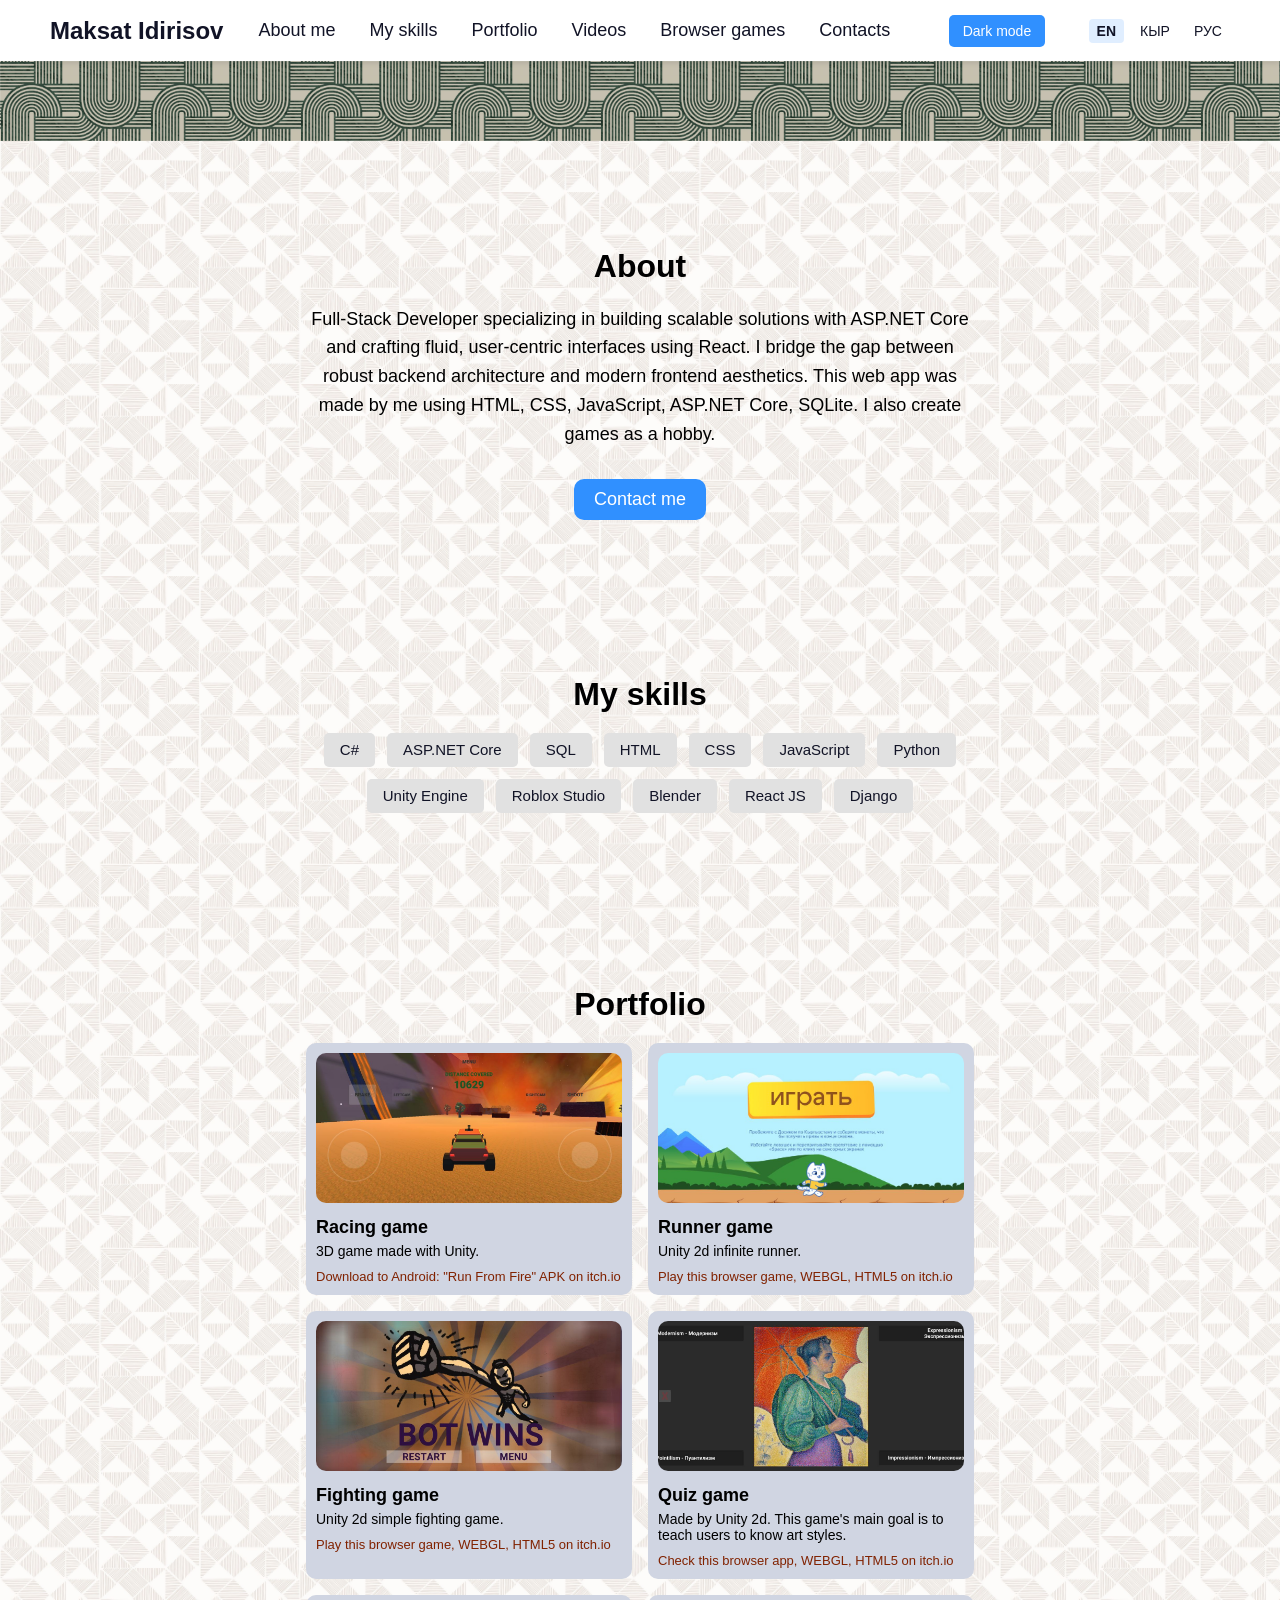
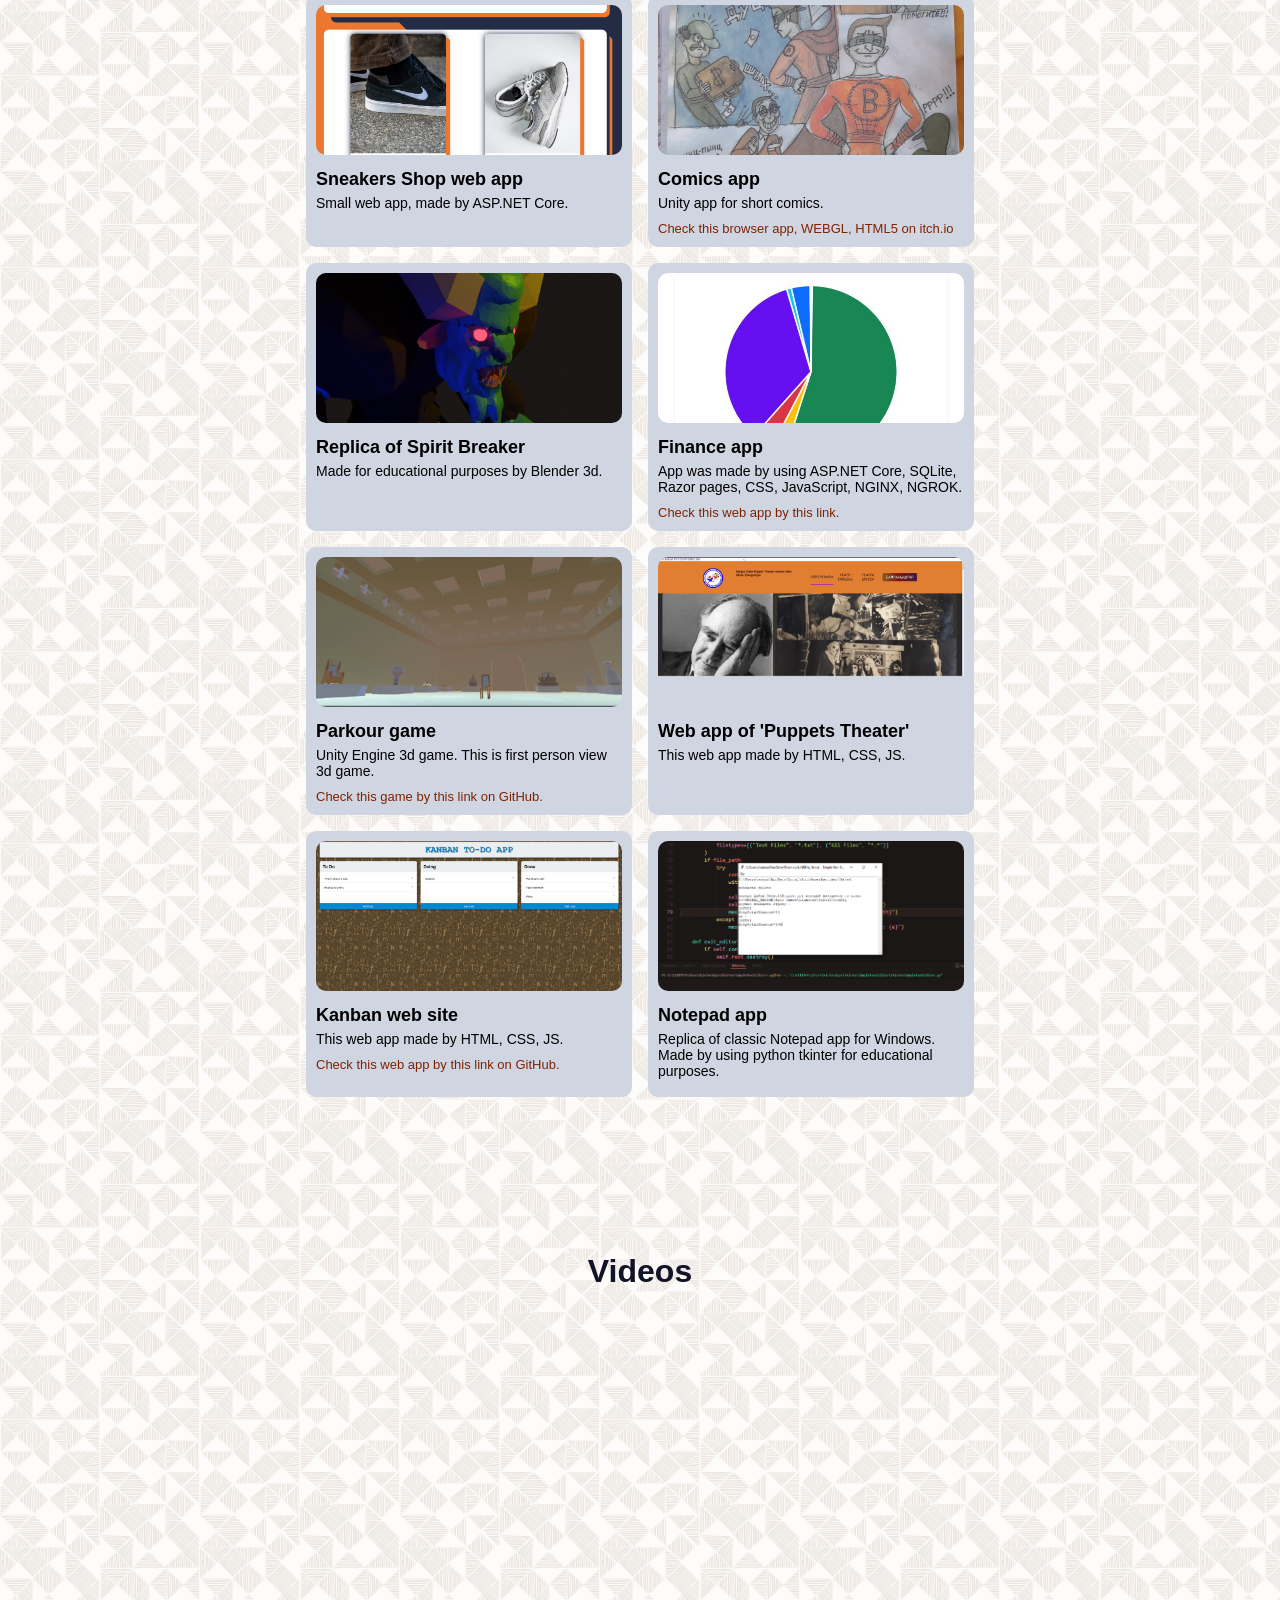
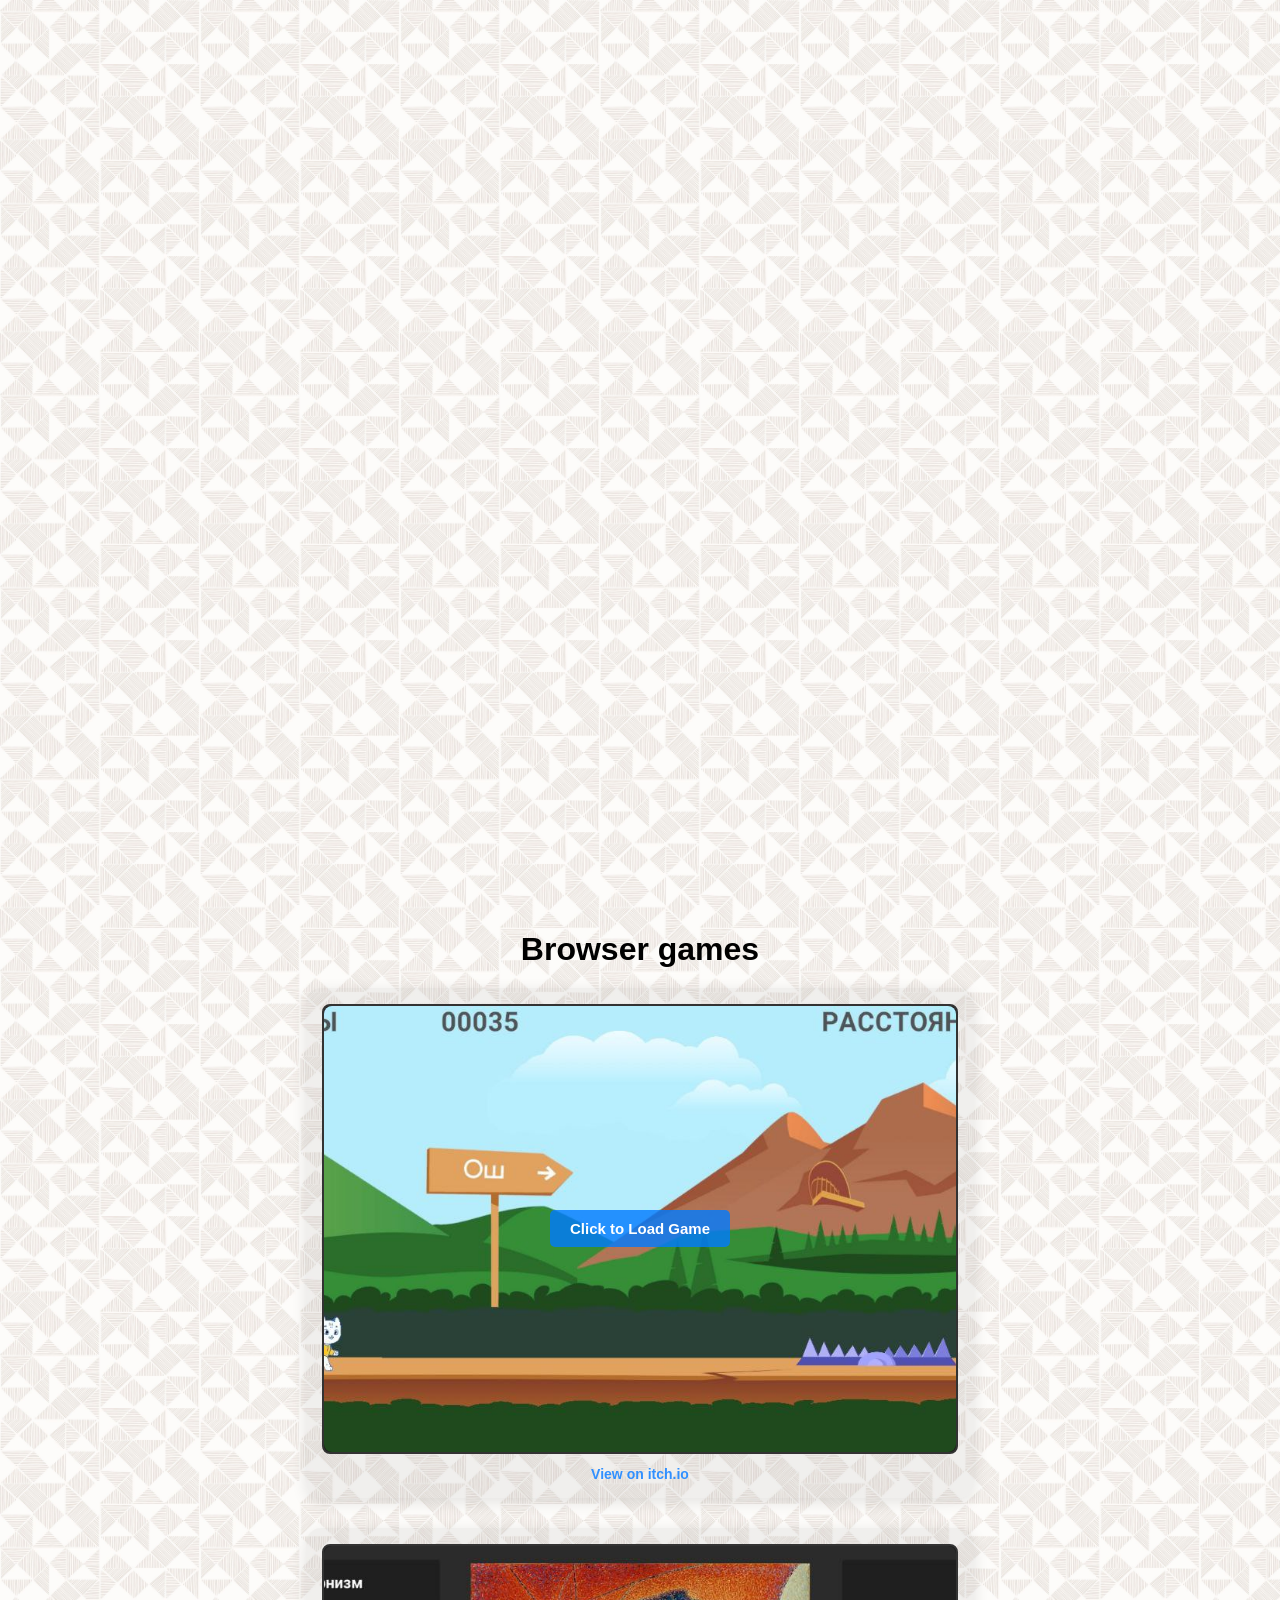
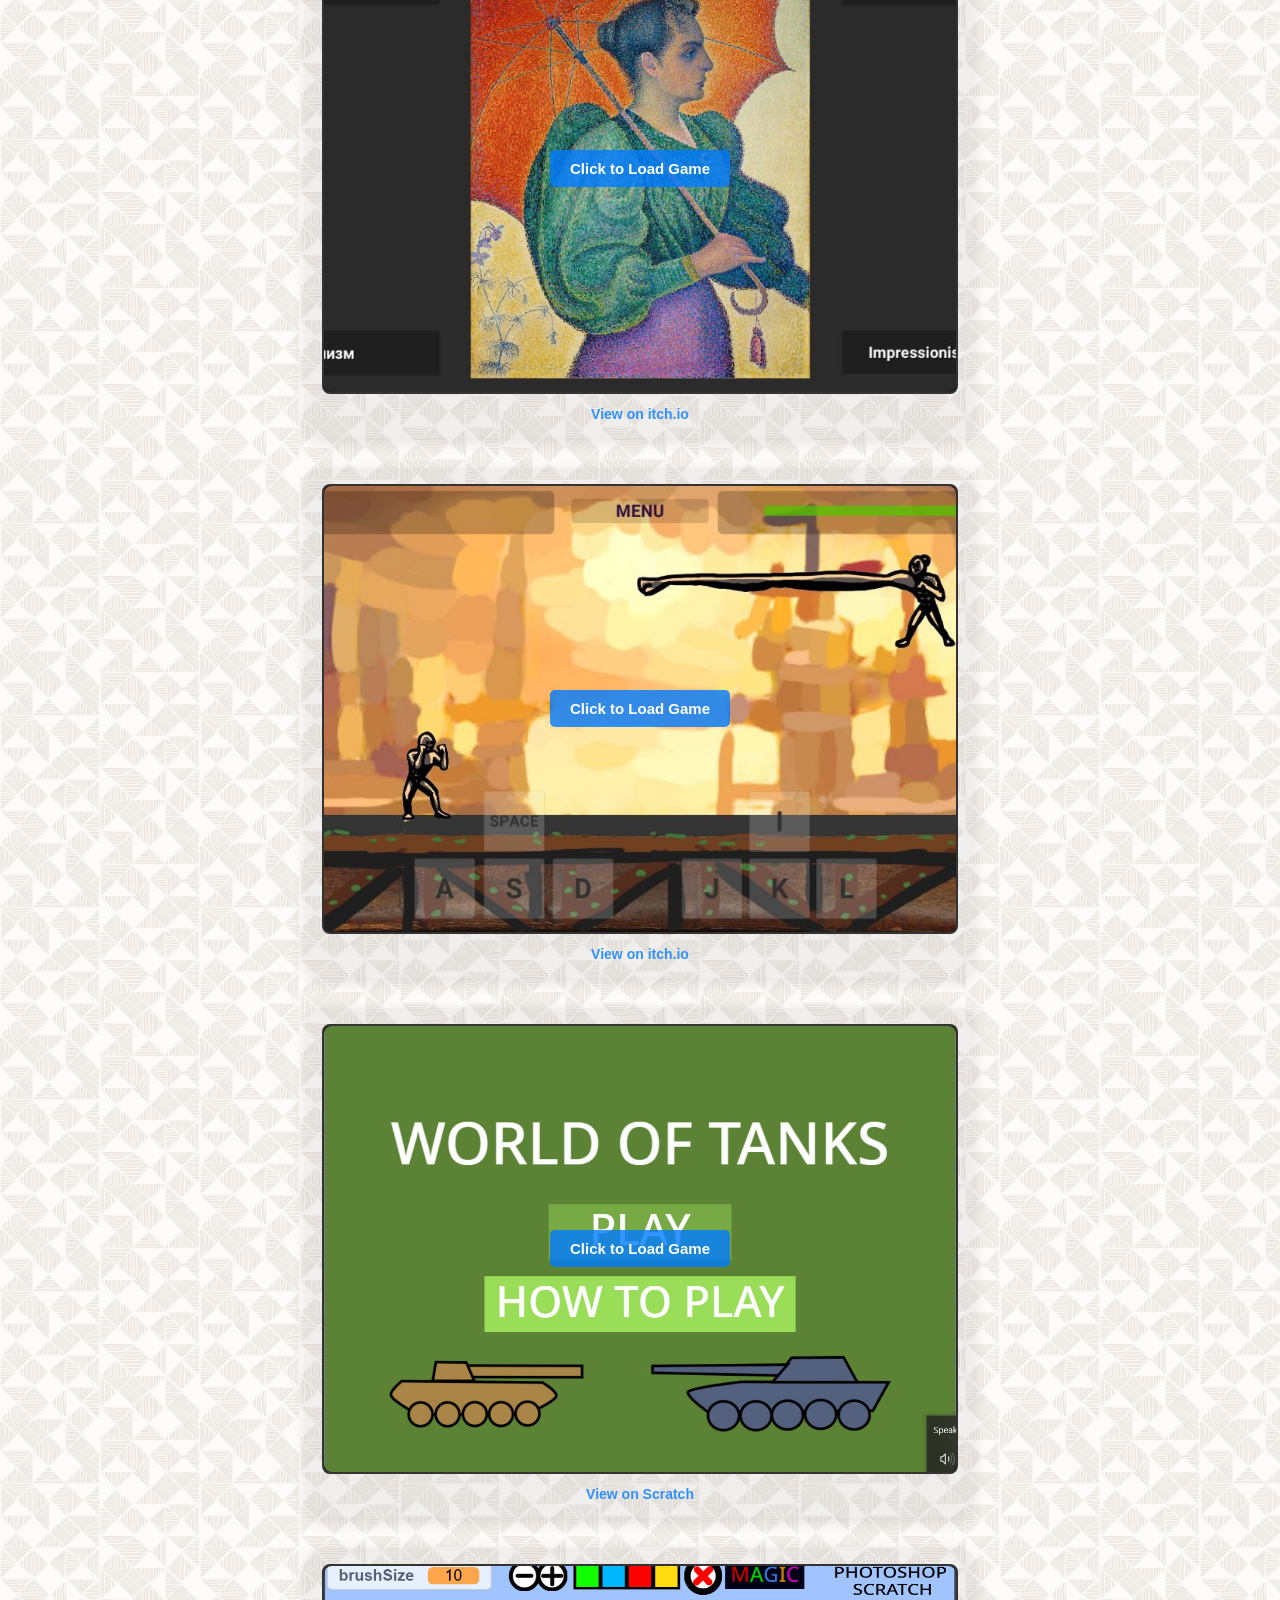
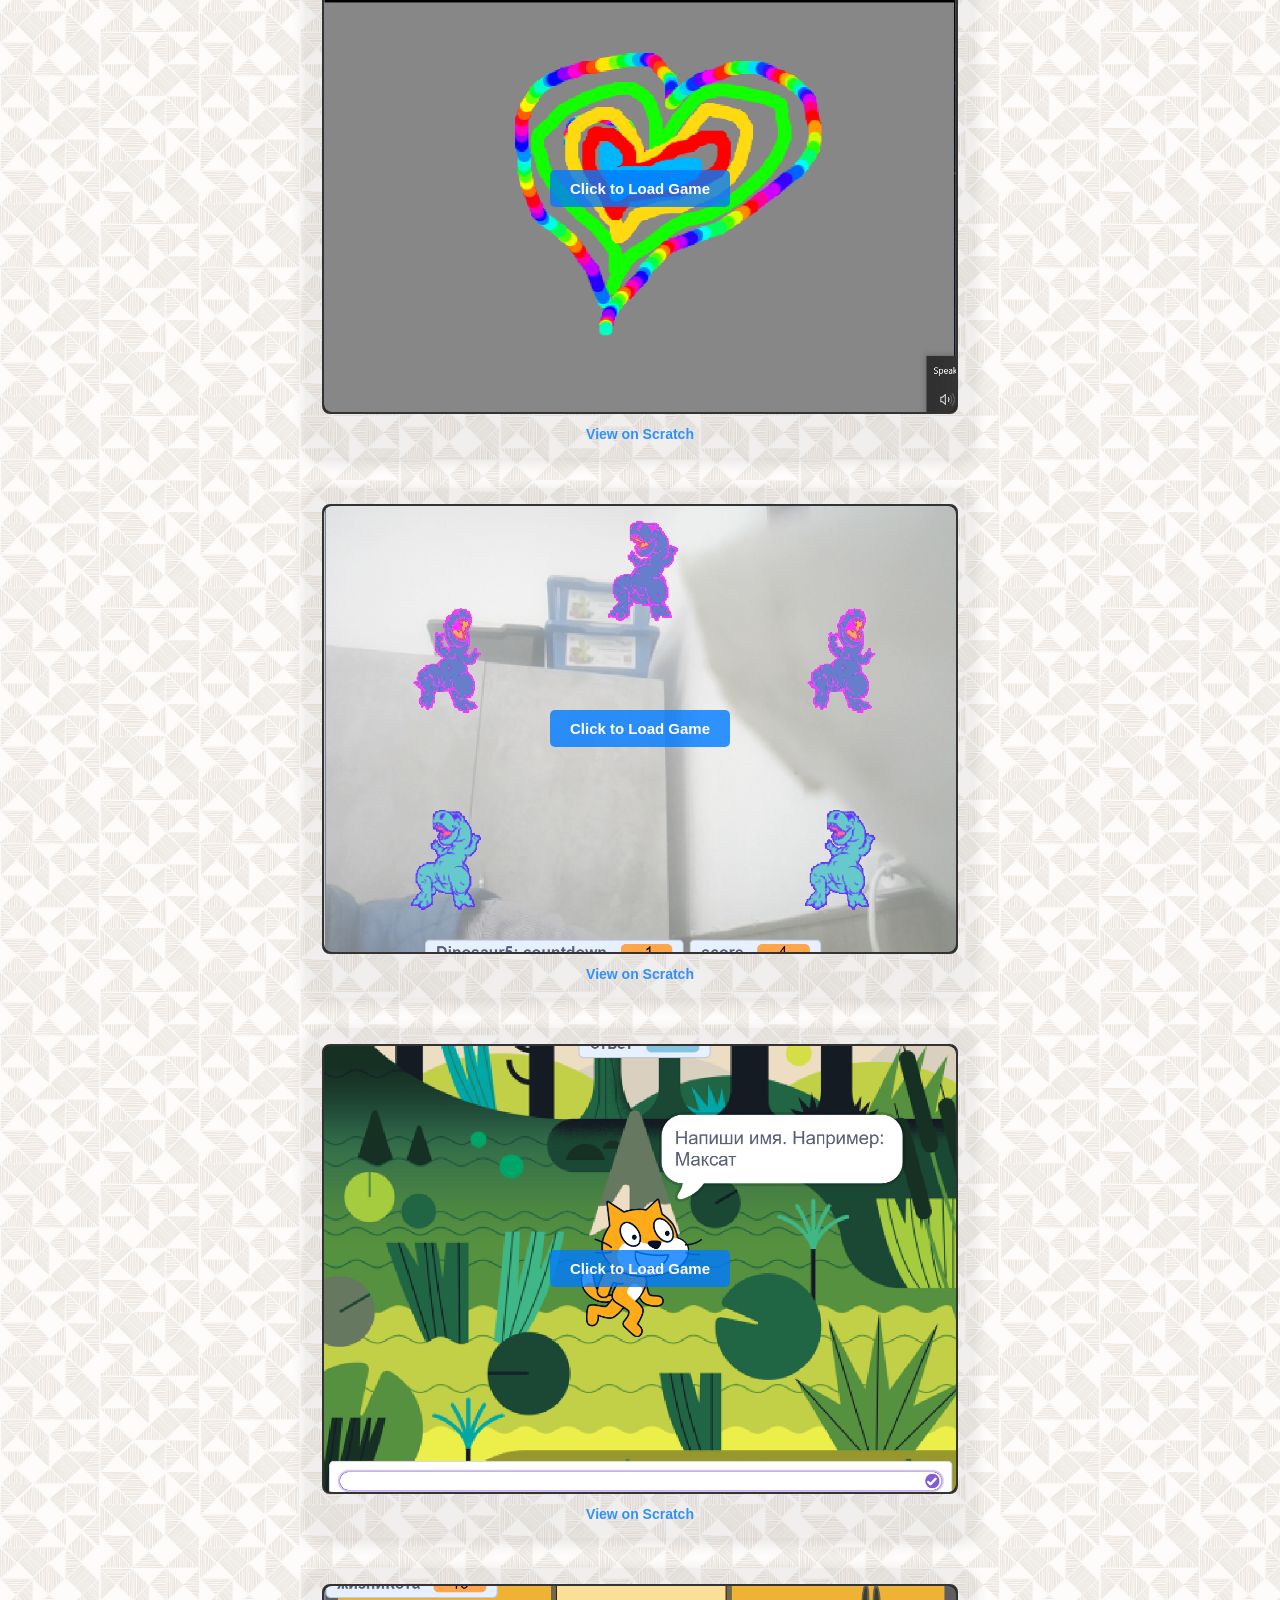
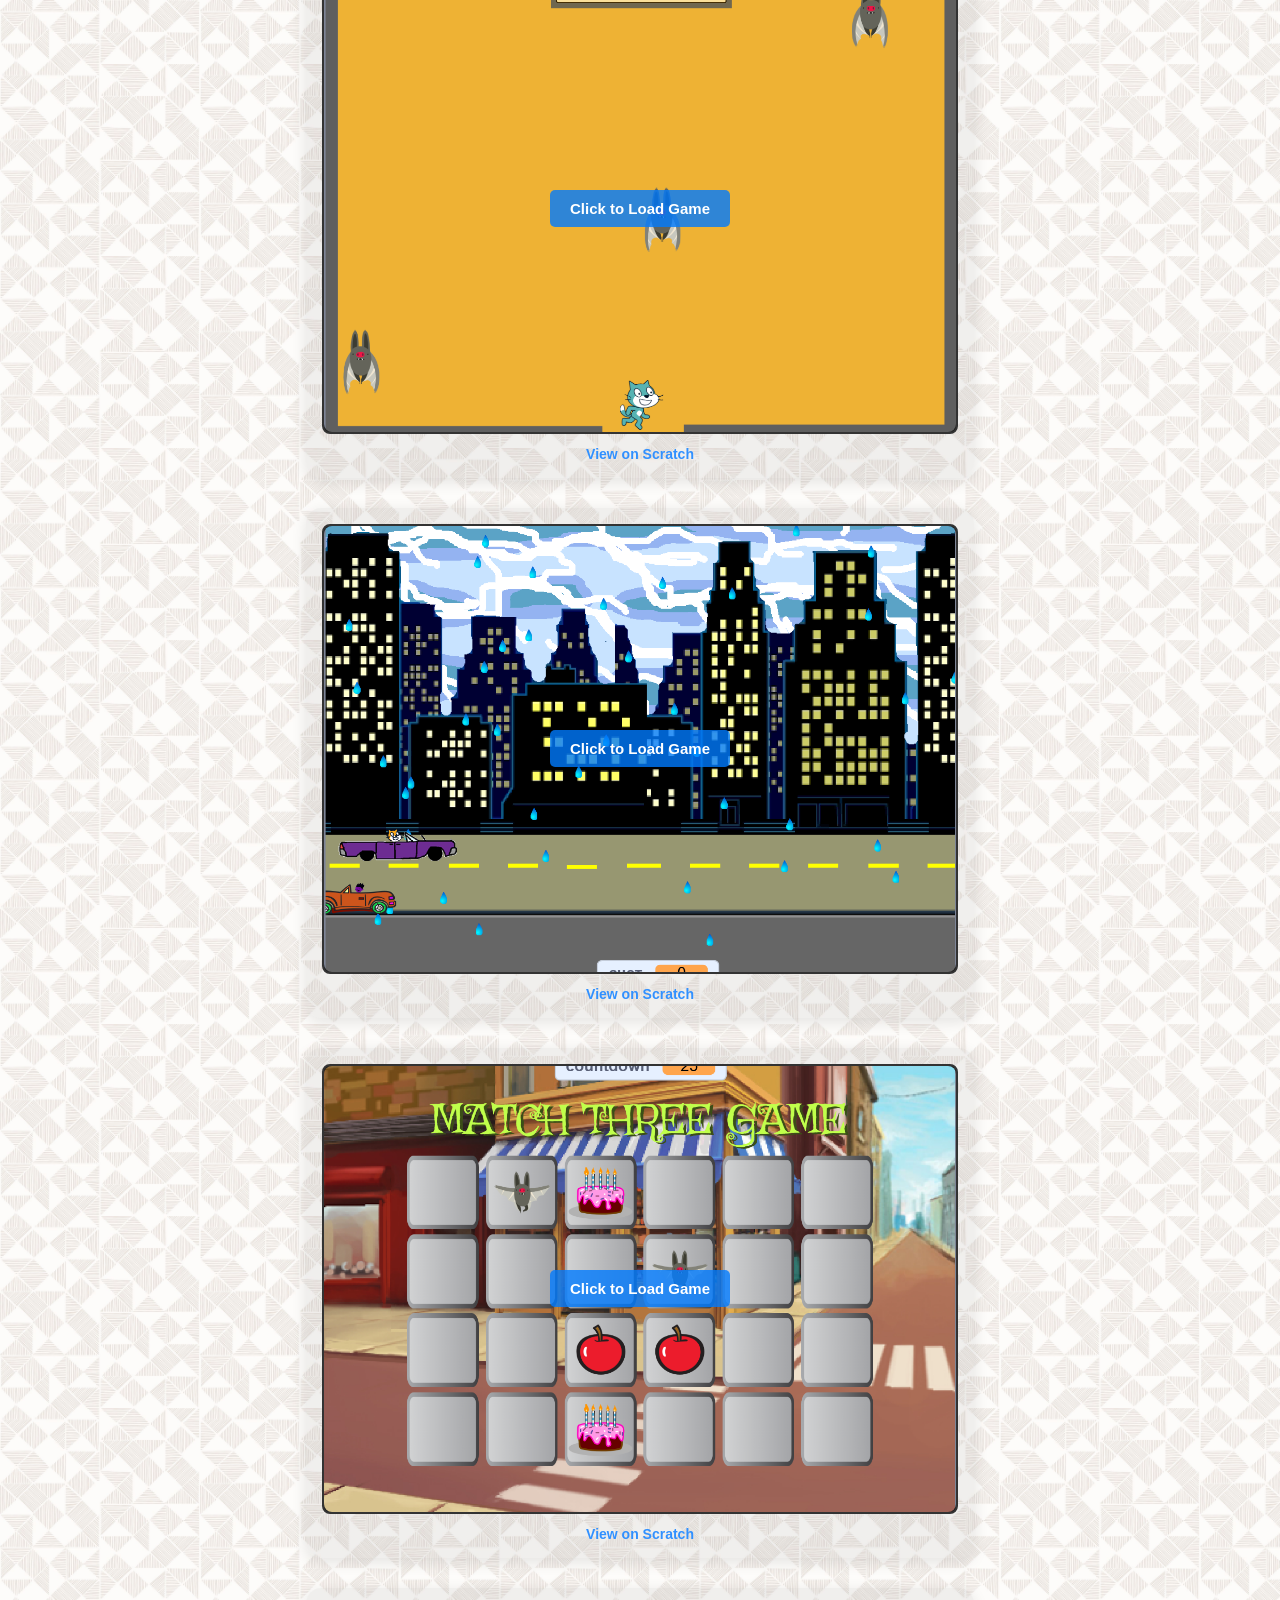
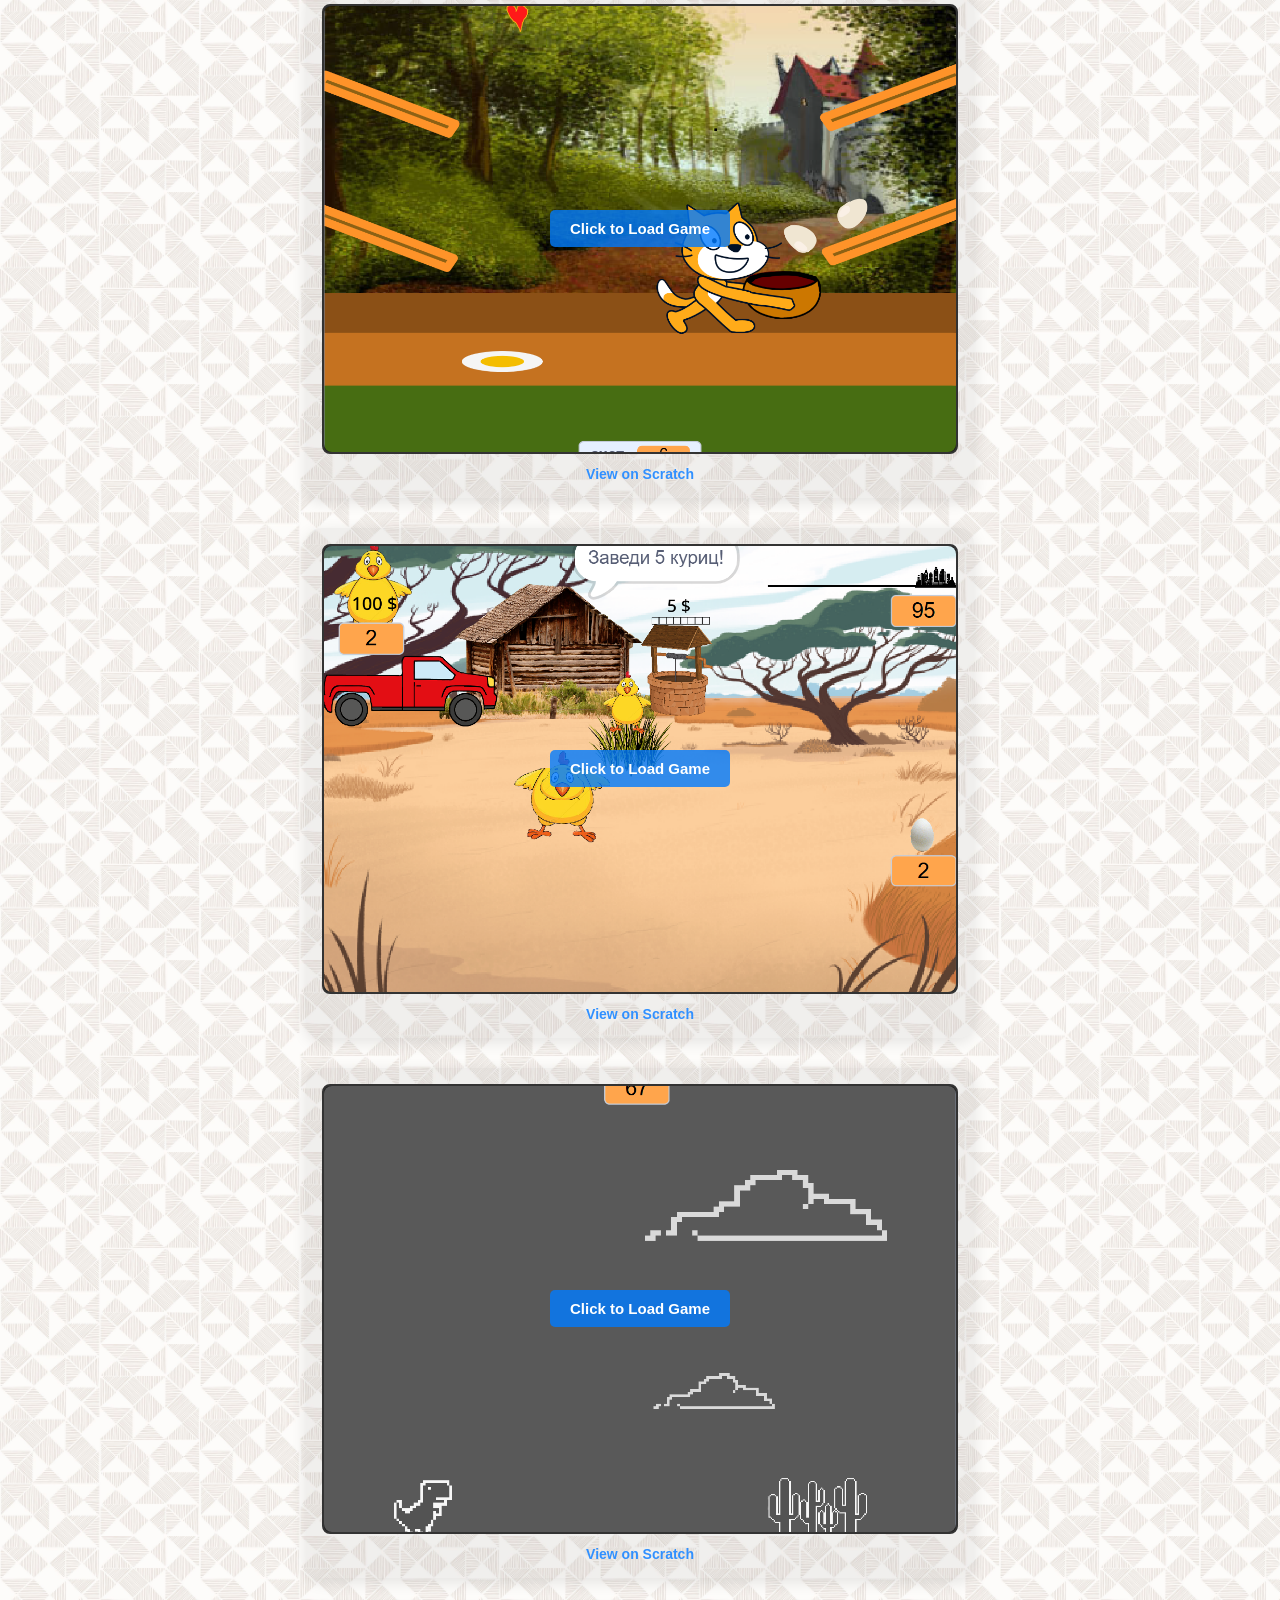
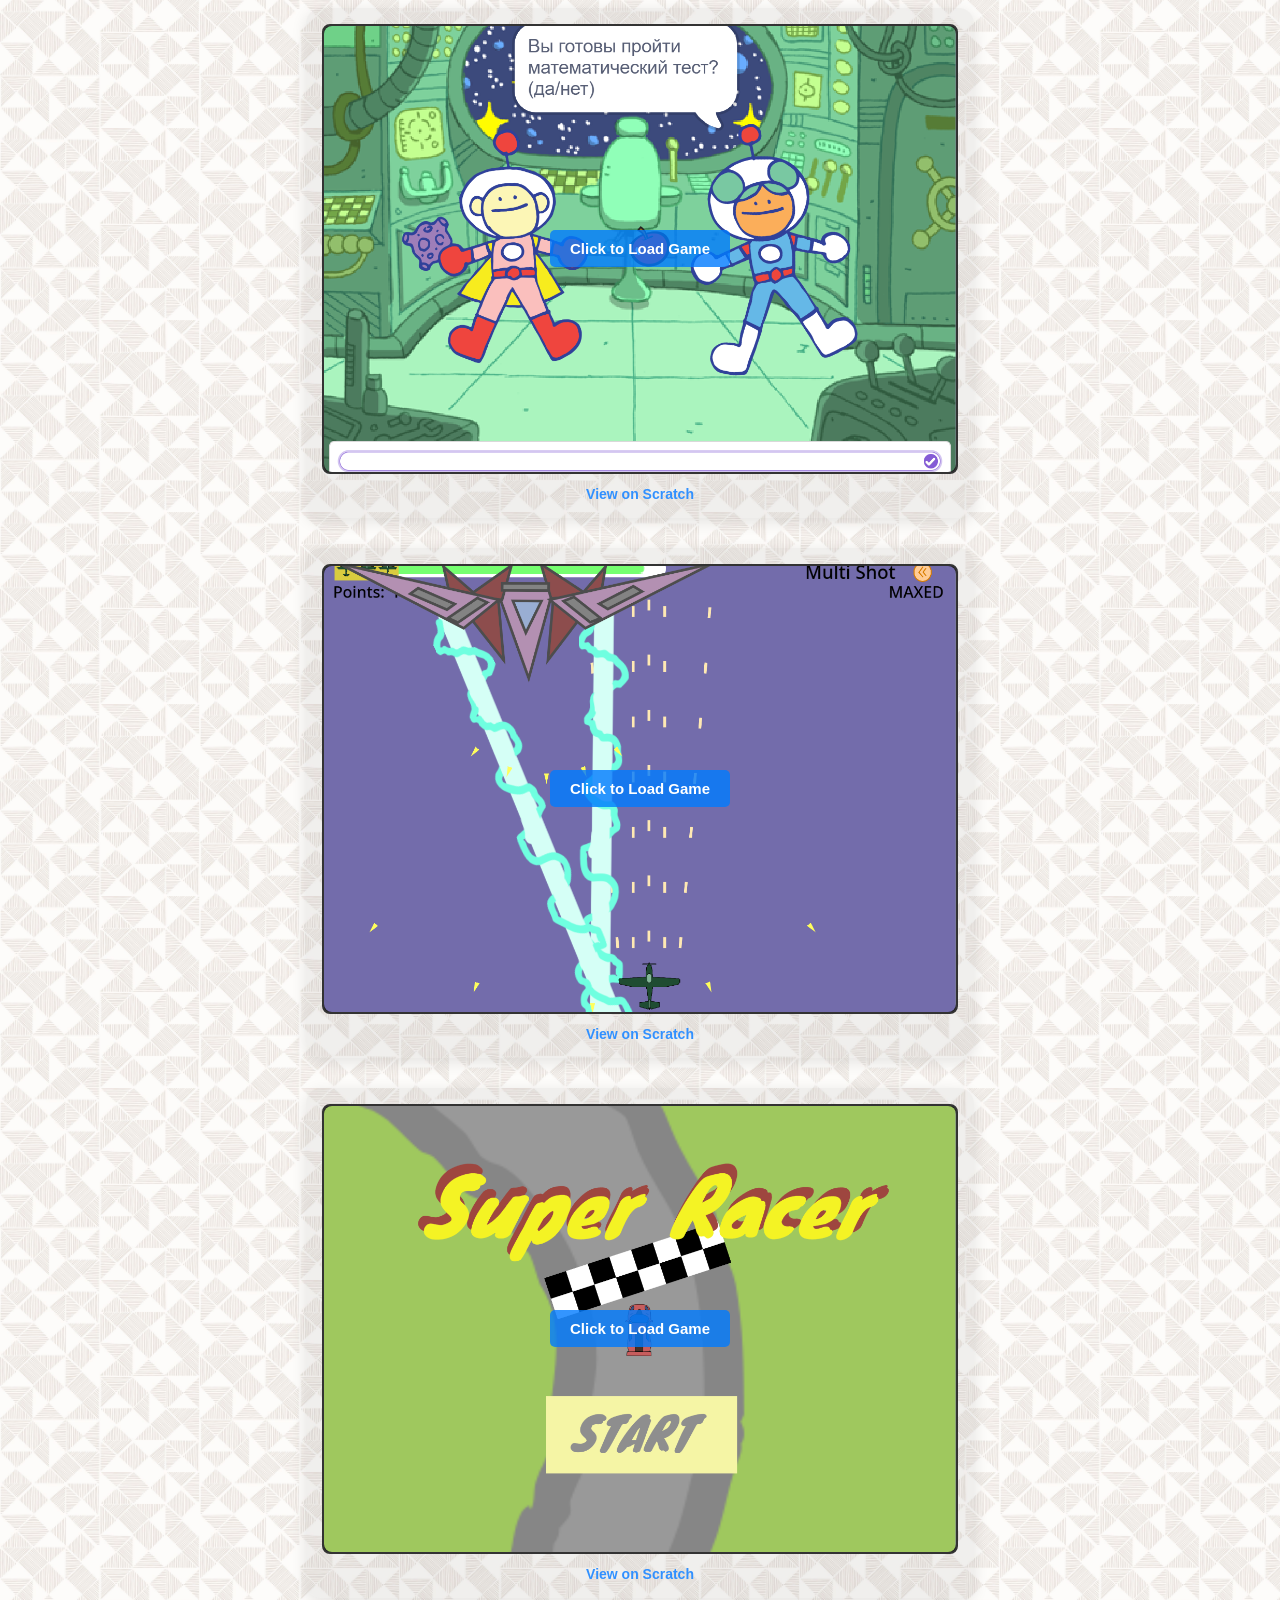
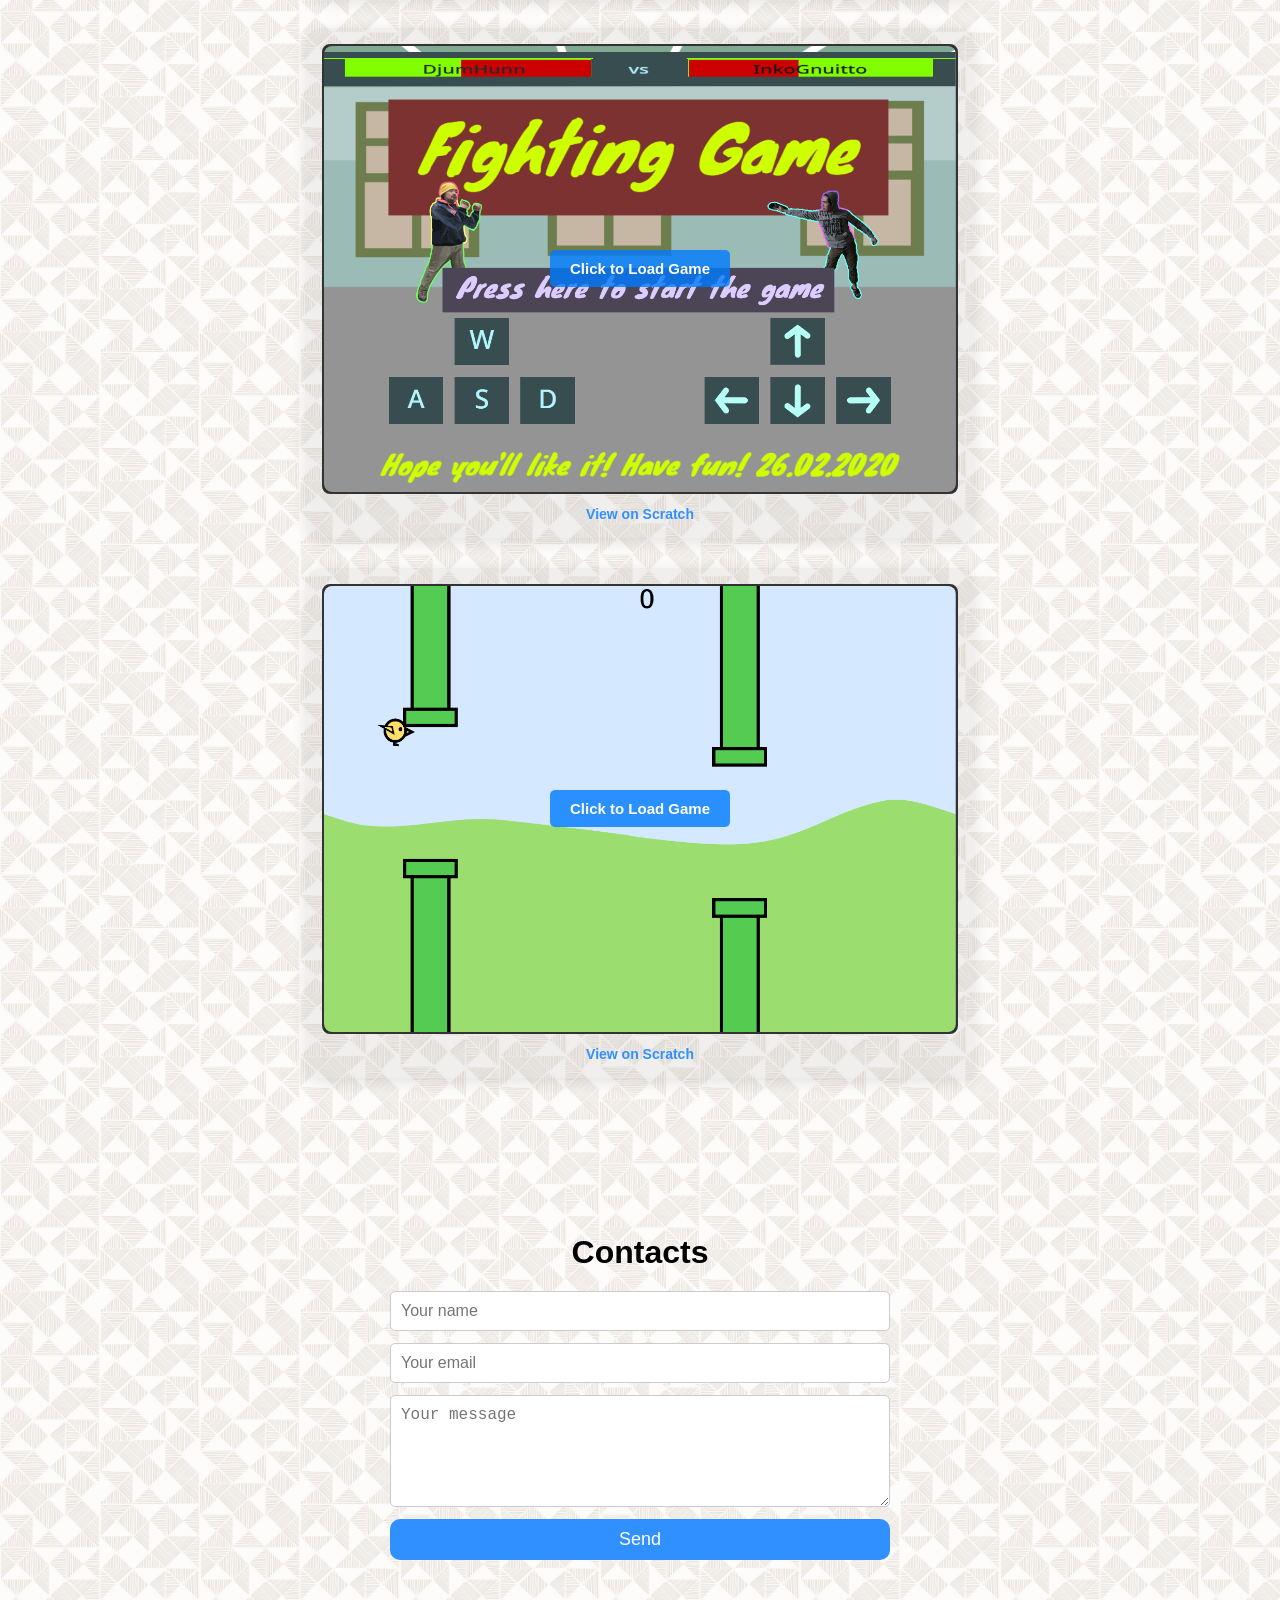
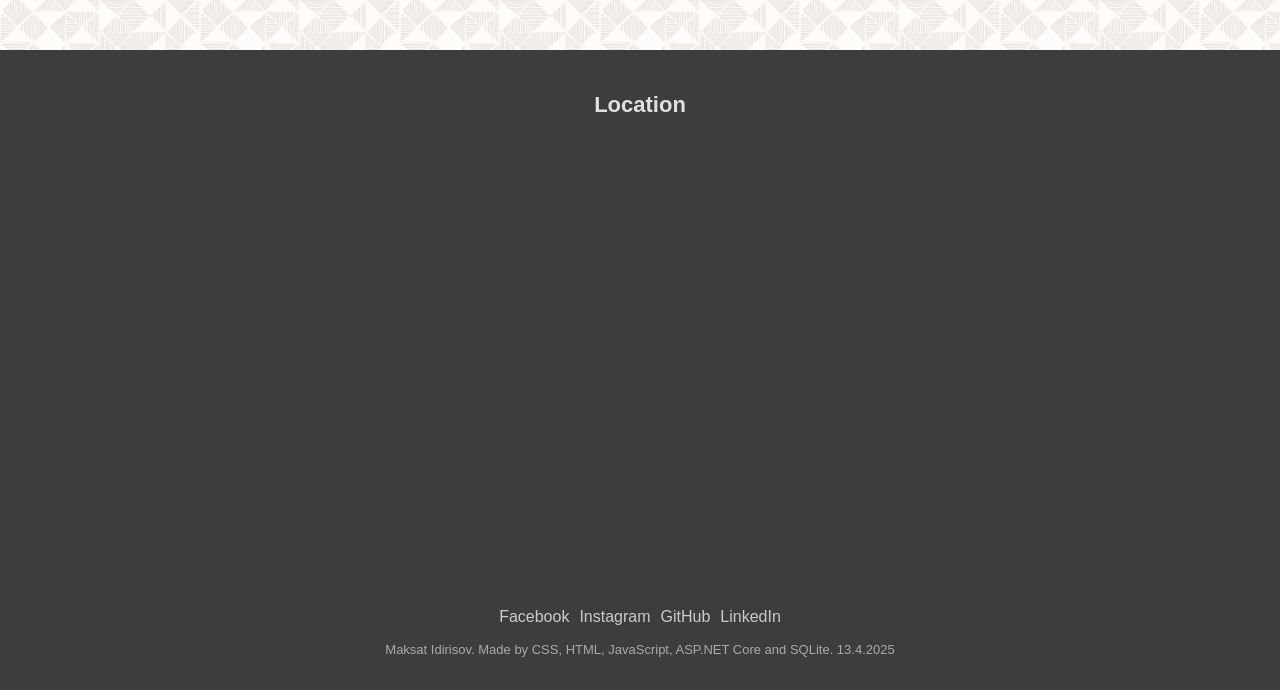
==== wwwroot/index.html @ 4bab44e3 "Add ASP.NET Core backend" ====
<!DOCTYPE html>
<html lang="ru">

<head>
    <!--Roboto-->
    <link rel="preconnect" href="https://fonts.googleapis.com">
    <link rel="preconnect" href="https://fonts.gstatic.com" crossorigin>
    <link href="https://fonts.googleapis.com/css2?family=Roboto:ital,wght@0,100..900;1,100..900&display=swap"
        rel="stylesheet">

    <meta charset="UTF-8">
    <meta name="viewport" content="width=device-width, initial-scale=1.0">
    <title>Portfolio</title>
    <link rel="stylesheet" href="style.css">
    <script src="app.js" defer></script>
</head>

<body>
    <!-- ========== Header ========== -->
    <header>
        <div class="header-left"><!-- Header Left Container: Logo and Navigation -->
            <div class="logo">Maksat Idirisov</div><!--&reg; - this creates R symbol in text-->
            <nav>
                <ul>
                    <li><a href="#about">About me</a></li><!--Обо мне-->
                    <li><a href="#skills">My skills</a></li><!--Мои навыки-->
                    <li><a href="#portfolio">Portfolio</a></li><!--Портфолио-->
                    <li><a href="#videos">Videos</a></li><!--Видео-->
                    <li><a href="#browser-games">Games</a></li><!--Видео-->
                    <li><a href="#contacts">Contacts</a></li><!--Контакты-->
                </ul>
            </nav>
        </div>
        <!-- Dark/Light mode toggle button -->
        <button id="theme-toggle" class="theme-toggle-btn">Dark Mode</button>
        <!--HTML language wrapper starts here-->
        <div class="langWrap">
            <a href="#" language="english" class="active">EN</a>
            <a href="#" language="kyrgyz">КЫР</a>
            <a href="#" language="russian">РУС</a>
        </div>
    </header>
    <!-- ========== Image Block ========== -->
    <div class="image-block">
        <div class="texture-box"></div>
    </div>
    <!-- ========== "Обо мне" Section ========== -->
    <section class="about" id="about">
        <h2>About me</h2>
        <p>
            I'm a web applications developer. I use ASP.NET Core for web development. 
			For the frontend I use HTML, CSS, JavaScript, and the React framework. 
            This web app was made by me using HTML, CSS, JavaScript, ASP.NET Core, SQLite. 
			I also create games as a hobby.
        </p>
        <button class="contact-btn">Contact me</button>
    </section>
    <!-- ========== "Мои навыки" Section ========== -->
    <section class="skills" id="skills">
        <h2>My skills</h2>
        <ul>
            <li><a href="https://en.wikipedia.org/wiki/C_Sharp_(programming_language)">C#</a></li>
            <li><a href="https://en.wikipedia.org/wiki/ASP.NET_Core">ASP.NET Core</a></li>
            <li><a href="https://en.wikipedia.org/wiki/SQL">SQL</a></li>
            <li><a href="https://en.wikipedia.org/wiki/HTML">HTML</a></li>
            <li><a href="https://en.wikipedia.org/wiki/CSS">CSS</a></li>
            <li><a href="https://en.wikipedia.org/wiki/JavaScript">JavaScript</a></li>
            <li><a href="https://en.wikipedia.org/wiki/Python_(programming_language)">Python</a></li>
            <li><a href="https://en.wikipedia.org/wiki/Unity_(game_engine)">Unity Engine</a></li>
            <li><a href="https://en.wikipedia.org/wiki/Roblox#Roblox_Studio_and_game_design">Roblox Studio</a></li>
            <li><a href="https://en.wikipedia.org/wiki/Blender_(software)">Blender</a></li>
            <li><a href="https://en.wikipedia.org/wiki/React_(software)">React JS</a></li>
            <li><a href="https://en.wikipedia.org/wiki/Django_(web_framework)">Django</a></li>
        </ul>
    </section>
    <!-- ========== "Портфолио" Section ========== -->
    <section class="portfolio" id="portfolio">
        <h2>Portfolio</h2>
        <div class="portfolio-grid">
            <div class="portfolio-item">
                <img src="img/screenShotMyGame (26).jpg" alt="Проект 1">
                <h3>Racing game</h3><!--1-->
                <p>3D game made with Unity.</p>
                <a href="https://bulbulsup.itch.io/run-from-fire" target="_blank" rel="noopener noreferrer">
                    Download to Android: "Run From Fire" APK on itch.io
                </a>
            </div>
            <div class="portfolio-item">
                <img src="img/runner.jpg" alt="Проект 2">
                <h3>Runner game</h3><!--2-->
                <p>Unity 2d infinite runner.</p>
                <a href="https://bulbulsup.itch.io/dosik-v24" target="_blank" rel="noopener noreferrer">
                    Play this browser game, WEBGL, HTML5 on itch.io
                </a>
            </div>
            <div class="portfolio-item">
                <img src="img/screenShotMyGame (17).jpg" alt="Проект 3">
                <h3>Fighting game</h3><!--3-->
                <p>Unity 2d simple fighting game.</p>
                <a href="https://bulbulsup.itch.io/yet-another-fighting-game-yafg" target="_blank" rel="noopener noreferrer">
                    Play this browser game, WEBGL, HTML5 on itch.io
                </a>
            </div>
            <div class="portfolio-item">
                <img src="img/thumbnails/screenShotMyGame (22).jpg" alt="Проект 4">
                <h3>Quiz game</h3><!--4-->
                <p>Made by Unity 2d. This game's main goal is to teach users to know art styles.</p>
                <a href="https://bulbulsup.itch.io/historyofartquiz" target="_blank" rel="noopener noreferrer">
                    Check this browser app, WEBGL, HTML5 on itch.io</a>
            </div>
            <div class="portfolio-item">
                <img src="img/sneakersShop.png" alt="Проект 4">
                <h3>Sneakers Shop web app</h3><!--5-->
                <p>Small web app, made by ASP.NET Core.</p>
            </div>
            <div class="portfolio-item">
                <img src="img/20220909_092542.jpg" alt="Проект 4">
                <h3>Comics app</h3><!--6-->
                <p>Unity app for short comics.</p>
                <a href="https://bulbulsup.itch.io/interactive-comic-books-made-by-kids" target="_blank" rel="noopener noreferrer">
                    Check this browser app, WEBGL, HTML5 on itch.io
                </a>
            </div>
            <div class="portfolio-item">
                <img src="img/spiritBreaker_7.png" alt="Проект 4">
                <h3>Replica of Spirit Breaker</h3><!--7-->
                <p>Made for educational purposes by Blender 3d.</p>
            </div>
            <div class="portfolio-item">
                <img src="img/financeApp (4).jpeg" alt="Проект 4">
                <h3>Finance app</h3><!--8-->
                <p>App was made by using ASP.NET Core, SQLite, Razor pages, CSS, JavaScript, NGINX, NGROK.</p>
                <a href="https://unfrizzy-nonmagnetical-elenor.ngrok-free.dev/Home" target="_blank" rel="noopener noreferrer">
                    Check this web app by this link.
                </a>
            </div>
            <div class="portfolio-item">
                <img src="img/FPS_Unity_Game.png" alt="Проект 4">
                <h3>Parkour game</h3><!--9-->
                <p>Unity Engine 3d game. This is first person view 3d game.</p>
                <a href="https://github.com/ksatksat/FirstPersonParkurGame" target="_blank" rel="noopener noreferrer">
                    Check this game by this link on GitHub.
                </a>
            </div>
            <div class="portfolio-item">
                <img src="img/puppetTheaterWebSite.png" alt="Проект 4">
                <h3>Web app of 'Puppets Theater'</h3><!--10-->
                <p>This web app made by HTML, CSS, JS.</p>
            </div>
            <div class="portfolio-item">
                <img src="img/kanban.png" alt="Проект 4">
                <h3>Kanban web site</h3><!--11-->
                <p>This web app made by HTML, CSS, JS.</p>
                <a href="https://github.com/ksatksat/FRONTEND_KanbanApp" target="_blank" rel="noopener noreferrer">
                    Check this web app by this link on GitHub.
                </a>
            </div>
            <div class="portfolio-item">
                <img src="img/notepad.png" alt="Проект 4">
                <h3>Notepad app</h3><!--12-->
                <p>Replica of classic Notepad app for Windows. Made by using python tkinter for educational purposes.</p>
            </div>
        </div>
    </section>
    <!-- ========== "Видео" Section ========== -->
    <section class="videos" id="videos">
        <h2>Videos</h2>
        <div class="video-container">
            <!-- Video 1 -->
            <iframe width="560" height="315" src="https://www.youtube.com/embed/NQM_pgUOE70?si=g47Z1uhiQgvhNwcz"
                title="YouTube video player" frameborder="0"
                allow="accelerometer; autoplay; clipboard-write; encrypted-media; gyroscope; picture-in-picture; web-share"
                referrerpolicy="strict-origin-when-cross-origin" allowfullscreen></iframe>

            <!-- Video 2 -->
            <iframe width="560" height="315" src="https://www.youtube.com/embed/OW7FZe9m3pw?si=pjWqdIMIAgUa4hpY"
                title="YouTube video player" frameborder="0"
                allow="accelerometer; autoplay; clipboard-write; encrypted-media; gyroscope; picture-in-picture; web-share"
                referrerpolicy="strict-origin-when-cross-origin" allowfullscreen></iframe>

            <!-- Video 3 -->
            <iframe width="560" height="315" src="https://www.youtube.com/embed/DjI_BoPA_G0?si=RTqyI35DdUiqxCqj"
                title="YouTube video player" frameborder="0"
                allow="accelerometer; autoplay; clipboard-write; encrypted-media; gyroscope; picture-in-picture; web-share"
                referrerpolicy="strict-origin-when-cross-origin" allowfullscreen></iframe>
            
            <!-- Video 4 -->
            <iframe width="560" height="315" src="https://www.youtube.com/embed/OZb2voE2VeU?si=EPt0GXZvlEUz049D"
                title="YouTube video player" frameborder="0"
                allow="accelerometer; autoplay; clipboard-write; encrypted-media; gyroscope; picture-in-picture; web-share"
                referrerpolicy="strict-origin-when-cross-origin" allowfullscreen></iframe>

            <!-- Video 5 -->
            <iframe width="560" height="315" src="https://www.youtube.com/embed/uOVDIldVD5s?si=UsMI7QcR61pxNXm0"
                title="YouTube video player" frameborder="0"
                allow="accelerometer; autoplay; clipboard-write; encrypted-media; gyroscope; picture-in-picture; web-share"
                referrerpolicy="strict-origin-when-cross-origin" allowfullscreen></iframe>
            
            <!-- Video 6 -->
            <iframe width="560" height="315" src="https://www.youtube.com/embed/KE5Vaq2ioII?si=zMNui8AjSneK5waM"
                title="YouTube video player" frameborder="0"
                allow="accelerometer; autoplay; clipboard-write; encrypted-media; gyroscope; picture-in-picture; web-share"
                referrerpolicy="strict-origin-when-cross-origin" allowfullscreen></iframe>
            
            <!-- Video 7 -->
            <iframe width="560" height="315" src="https://www.youtube.com/embed/pYoS26E06fo?si=h0n6jgJnWlT0lRgg"
                title="YouTube video player" frameborder="0"
                allow="accelerometer; autoplay; clipboard-write; encrypted-media; gyroscope; picture-in-picture; web-share"
                referrerpolicy="strict-origin-when-cross-origin" allowfullscreen></iframe>
            
            <!-- Video 8 -->
            <iframe width="560" height="315" src="https://www.youtube.com/embed/t-qc_uVmUPU?si=neSdJPQup0eoLiZ0"
                title="YouTube video player" frameborder="0"
                allow="accelerometer; autoplay; clipboard-write; encrypted-media; gyroscope; picture-in-picture; web-share"
                referrerpolicy="strict-origin-when-cross-origin" allowfullscreen></iframe>
            
            <!-- Video 9 -->
            <iframe width="560" height="315" src="https://www.youtube.com/embed/RRLF1uKUMMY?si=Ht2DAGWmmmTd0l2j"
                title="YouTube video player" frameborder="0"
                allow="accelerometer; autoplay; clipboard-write; encrypted-media; gyroscope; picture-in-picture; web-share"
                referrerpolicy="strict-origin-when-cross-origin" allowfullscreen></iframe>
                
        </div>
    </section>
    <!-- =================================== Браузерные игры ===================================-->
    <section class="games" id="browser-games">
        <h2>Browser Games</h2>
        <div class="game-container">
            <div class="game-card">
                <div class="game-placeholder" data-src="https://itch.io/embed-upload/9185637?color=85c078"
                    onclick="activateGame(this)">
                    <img src="img/thumbnails/screenShotMyGame (3).jpg" alt="Dosik Infinite Runner game preview">
                    <div class="play-button-overlay">
                        <span>Click to Load Game</span><!--Dosik runner-->
                    </div>
                </div>
                <a href="https://maxatidsolodev.itch.io/dosik-infinite-runner" target="_blank">View on itch.io</a>
            </div>

            <div class="game-card">
                <div class="game-placeholder" data-src="https://itch.io/embed-upload/6271792?color=2f2f2f"
                    onclick="activateGame(this)">
                    <img src="img/thumbnails/screenShotMyGame (22).jpg" alt="ART Quiz game preview">
                    <div class="play-button-overlay">
                        <span>Click to Load Game</span><!--ART Quiz-->
                    </div>
                </div>
                <a href="https://bulbulsup.itch.io/historyofartquiz" target="_blank">View on itch.io</a>
            </div>

            <div class="game-card">
                <div class="game-placeholder" data-src="https://itch.io/embed-upload/6440916?color=000000"
                    onclick="activateGame(this)">
                    <img src="img/thumbnails/screenShotMyGame (15).jpg" alt="Y.A.F.G. game preview">
                    <div class="play-button-overlay">
                        <span>Click to Load Game</span><!--Y.A.F.G.-->
                    </div>
                </div>
                <a href="https://bulbulsup.itch.io/yet-another-fighting-game-yafg" target="_blank">View on itch.io</a>
            </div>

            <div class="game-card">
                <div class="game-placeholder" data-src="https://scratch.mit.edu/projects/1188223223/embed"
                    onclick="activateGame(this)">
                    <img src="img/thumbnails/worldOfTanks.jpg" alt="World of Tanks game preview">
                    <div class="play-button-overlay">
                        <span>Click to Load Game</span><!--world of tanks-->
                    </div>
                </div>
                <a href="https://scratch.mit.edu/projects/1188223223/" target="_blank">View on Scratch</a>
            </div>

            <div class="game-card">
                <div class="game-placeholder" data-src="https://scratch.mit.edu/projects/1189923861/embed"
                    onclick="activateGame(this)">
                    <img src="img/thumbnails/Photoshop.png" alt="Photoshop game preview">
                    <div class="play-button-overlay">
                        <span>Click to Load Game</span><!--photoshop-->
                    </div>
                </div>
                <a href="https://scratch.mit.edu/projects/1189923861/" target="_blank">View on Scratch</a>
            </div>

            <div class="game-card">
                <div class="game-placeholder" data-src="https://scratch.mit.edu/projects/1213242263/embed"
                    onclick="activateGame(this)">
                    <img src="img/thumbnails/VideoExtension.png" alt="Video extention game preview">
                    <div class="play-button-overlay">
                        <span>Click to Load Game</span><!--video extention-->
                    </div>
                </div>
                <a href="https://scratch.mit.edu/projects/1213242263/embed" target="_blank">View on Scratch</a>
            </div>

            <div class="game-card">
                <div class="game-placeholder" data-src="https://scratch.mit.edu/projects/1213230649/embed"
                    onclick="activateGame(this)">
                    <img src="img/thumbnails/AudioExtention.png" alt="Audio extention game preview">
                    <div class="play-button-overlay">
                        <span>Click to Load Game</span><!--audio extention-->
                    </div>
                </div>
                <a href="https://scratch.mit.edu/projects/1213230649/embed" target="_blank">View on Scratch</a>
            </div>

            <div class="game-card">
                <div class="game-placeholder" data-src="https://scratch.mit.edu/projects/1113379807/embed"
                    onclick="activateGame(this)">
                    <img src="img/thumbnails/RPG_nlueCat.png" alt="RPG with green cat game preview">
                    <div class="play-button-overlay">
                        <span>Click to Load Game</span><!--RPG green cat, with 4 levels-->
                    </div>
                </div>
                <a href="https://scratch.mit.edu/projects/1113379807/embed" target="_blank">View on Scratch</a>
            </div>

            <div class="game-card">
                <div class="game-placeholder" data-src="https://scratch.mit.edu/projects/993333014/embed"
                    onclick="activateGame(this)">
                    <img src="img/thumbnails/ridersOnTheStorm.png" alt="Riders on the storm game preview">
                    <div class="play-button-overlay">
                        <span>Click to Load Game</span><!--Riders on the storm-->
                    </div>
                </div>
                <a href="https://scratch.mit.edu/projects/993333014/embed" target="_blank">View on Scratch</a>
            </div>

            <div class="game-card">
                <div class="game-placeholder" data-src="https://scratch.mit.edu/projects/978247774/embed"
                    onclick="activateGame(this)">
                    <img src="img/thumbnails/identicalCard.png" alt="Identical cards game preview">
                    <div class="play-button-overlay">
                        <span>Click to Load Game</span><!--find identical cards game-->
                    </div>
                </div>
                <a href="https://scratch.mit.edu/projects/978247774/embed" target="_blank">View on Scratch</a>
            </div>

            <div class="game-card">
                <div class="game-placeholder" data-src="https://scratch.mit.edu/projects/996923155/embed"
                    onclick="activateGame(this)">
                    <img src="img/thumbnails/catchingEggs.png" alt="Catching eggs game preview">
                    <div class="play-button-overlay">
                        <span>Click to Load Game</span><!--catching eggs game-->
                    </div>
                </div>
                <a href="https://scratch.mit.edu/projects/996923155/embed" target="_blank">View on Scratch</a>
            </div>

            <div class="game-card">
                <div class="game-placeholder" data-src="https://scratch.mit.edu/projects/1175888799/embed"
                    onclick="activateGame(this)">
                    <img src="img/thumbnails/happyFarm.png" alt="Happy farm game preview">
                    <div class="play-button-overlay">
                        <span>Click to Load Game</span><!--happy farm-->
                    </div>
                </div>
                <a href="https://scratch.mit.edu/projects/1175888799/embed" target="_blank">View on Scratch</a>
            </div>

            <div class="game-card">
                <div class="game-placeholder" data-src="https://scratch.mit.edu/projects/975634295/embed"
                    onclick="activateGame(this)">
                    <img src="img/thumbnails/googleDino.png" alt="Google dino game preview">
                    <div class="play-button-overlay">
                        <span>Click to Load Game</span><!--google dino-->
                    </div>
                </div>
                <a href="https://scratch.mit.edu/projects/975634295/embed" target="_blank">View on Scratch</a>
            </div>

            <div class="game-card">
                <div class="game-placeholder" data-src="https://scratch.mit.edu/projects/1006774019/embed"
                    onclick="activateGame(this)">
                    <img src="img/thumbnails/mathGame.png" alt="Math game preview">
                    <div class="play-button-overlay">
                        <span>Click to Load Game</span><!--math game-->
                    </div>
                </div>
                <a href="https://scratch.mit.edu/projects/1006774019/embed" target="_blank">View on Scratch</a>
            </div>

            <div class="game-card">
                <div class="game-placeholder" data-src="https://scratch.mit.edu/projects/356770883/embed"
                    onclick="activateGame(this)">
                    <img src="img/thumbnails/ShootThemUp.png" alt="Shoot them up game preview">
                    <div class="play-button-overlay">
                        <span>Click to Load Game</span><!--shoot them up-->
                    </div>
                </div>
                <a href="https://scratch.mit.edu/projects/356770883/embed" target="_blank">View on Scratch</a>
            </div>

            <div class="game-card">
                <div class="game-placeholder" data-src="https://scratch.mit.edu/projects/337966513/embed"
                    onclick="activateGame(this)">
                    <img src="img/thumbnails/SuperRacer.png" alt="Racing game preview">
                    <div class="play-button-overlay">
                        <span>Click to Load Game</span><!--racing game-->
                    </div>
                </div>
                <a href="https://scratch.mit.edu/projects/337966513/embed" target="_blank">View on Scratch</a>
            </div>

            <div class="game-card">
                <div class="game-placeholder" data-src="https://scratch.mit.edu/projects/371195825/embed"
                    onclick="activateGame(this)">
                    <img src="img/thumbnails/FightingGame.png" alt="Fighting game preview">
                    <div class="play-button-overlay">
                        <span>Click to Load Game</span><!--fighting game-->
                    </div>
                </div>
                <a href="https://scratch.mit.edu/projects/371195825/embed" target="_blank">View on Scratch</a>
            </div>

            <div class="game-card">
                <div class="game-placeholder" data-src="https://scratch.mit.edu/projects/323391959/embed"
                    onclick="activateGame(this)">
                    <img src="img/thumbnails/FlappyBird.png" alt="Flappy bird game preview">
                    <div class="play-button-overlay">
                        <span>Click to Load Game</span><!--flappy bird-->
                    </div>
                </div>
                <a href="https://scratch.mit.edu/projects/323391959/embed" target="_blank">View on Scratch</a>
            </div>
            
        </div>
    </section>
    <!-- ========== "Контакты" Section ========== -->
    <section class="contacts" id="contacts">
        <h2>Contacts</h2>
        <form class="contact-form">
            <input type="text" placeholder="Your name" required>
            <input type="email" placeholder="Your email" required>
            <textarea placeholder="Your message" rows="5" required></textarea>
            <button type="submit">Send</button><!--Отправить-->
        </form>
    </section>
    <!-- ========== Footer Section with Embedded Map and Social Links ========== -->
    <footer>
        <div class="footer-content">
            <h3>Location</h3>
            <div class="map-container">
                <iframe
                    src="https://www.google.com/maps/embed?pb=!1m18!1m12!1m3!1d1461.9552041112468!2d74.57754716452361!3d42.874735107587554!2m3!1f0!2f0!3f0!3m2!1i1024!2i768!4f13.1!3m3!1m2!1s0x389ec83d0ada2d09%3A0x89c7953fdea86736!2sSidikova%2C%20Bishkek!5e0!3m2!1sen!2skg!4v1772284453084!5m2!1sen!2skg"
                    width="600" height="450" style="border:0;" allowfullscreen="" loading="lazy"
                    referrerpolicy="no-referrer-when-downgrade">
                </iframe>
            </div>
            <!-- Social Media Links -->
            <div class="social-links">
                <a href="https://www.facebook.com/yourprofile" target="_blank" rel="noopener noreferrer">
                    Facebook</a>
                <a href="https://www.instagram.com/yourprofile" target="_blank" rel="noopener noreferrer">
                    Instagram</a>
                <a href="https://github.com/yourprofile" target="_blank" rel="noopener noreferrer">
                    GitHub</a>
                <a href="https://www.linkedin.com/in/yourprofile" target="_blank" rel="noopener noreferrer">
                    LinkedIn</a>
            </div>
            <div>
                <p class="aboutWebsite">Maksat Idirisov. Made by CSS, HTML, JavaScript, ASP.NET Core and SQLite. 13.4.2025</p><!--&copy; - this is for copyright symbol-->
            </div>
        </div>
    </footer>
</body>
</html>
---- wwwroot/style.css ----
:root {
    --light-color: #ffffff;
    --dark-color: rgb(17, 19, 38);
    --light-texture: url("/img/textures/hoose-wallpaper-in-pink-granite-1040-mm-architextures.jpg");
    --dark-texture: url("/img/textures/zinc-1498-mm-architextures.jpg");
}

/* ========== Global Styles ========== */
* {
    box-sizing: border-box;
}

body {
    margin: 0;
    font-family: 'ZCOOL KuaiLe', sans-serif;
    background-color: var(--light-color);
    background-image: var(--light-texture);
    background-repeat: repeat;
    background-size: 200px;
    overflow-x: hidden;
}

/* ========== Header Styles ========== */
header {
    display: flex;
    justify-content: space-between;
    align-items: center;
    padding: 10px 20px;
    background-color: var(--light-color);
    box-shadow: 0 2px 5px rgba(0, 0, 0, 0.1);
    flex-wrap: wrap;
    gap: 10px;
    position: sticky;
    top: 0;
    z-index: 100;
}

/* Header left container styles */
.header-left {
    display: flex;
    align-items: center;
    gap: 20px;
    flex-wrap: wrap;
}

.theme-toggle-btn {
    padding: 8px 14px;
    background-color: #3090ff;
    color: white;
    border: none;
    border-radius: 5px;
    cursor: pointer;
    transition: background 0.3s;
    font-size: 14px;
    white-space: nowrap;
}

.theme-toggle-btn:hover {
    background-color: #2070e0;
}

.logo {
    font-size: 20px;
    font-weight: bold;
    color: var(--dark-color);
    white-space: nowrap;
}

nav ul {
    list-style: none;
    display: flex;
    gap: 4px;
    margin: 0;
    padding: 0;
    flex-wrap: wrap;
}

nav ul li a {
    text-decoration: none;
    color: var(--dark-color);
    font-size: 15px;
    padding: 6px 10px;
    transition: background 0.3s, color 0.3s;
    display: block;
    border-radius: 5px;
}

nav ul li a:hover {
    background: #f4a261;
    color: white;
    border-radius: 5px;
}

.langWrap {
    display: flex;
    gap: 8px;
    align-items: center;
}

.langWrap a {
    color: var(--dark-color);
    text-decoration: none;
    font-size: 14px;
    padding: 4px 8px;
    border-radius: 4px;
    transition: background 0.2s;
}

.langWrap a.active {
    font-weight: bold;
    background: rgba(48, 144, 255, 0.15);
}

/* ========== Image Block Styles ========== */
.image-block {
    display: flex;
    justify-content: center;
    margin: 0;
}

.texture-box {
    width: 100%;
    height: 80px;
    margin: 0 auto;
    background-image: url('img/textures/twine-moss-4510-mm-architextures.jpg');
    background-repeat: repeat;
    background-size: 150px;
    border: 1px solid rgba(255, 255, 255, 0.1);
}

/* ========== Shared Section Base ========== */
.about,
.skills,
.portfolio,
.videos,
.games,
.contacts {
    width: 90%;
    max-width: 1200px;
    margin: 30px auto;
    padding: 30px 20px;
    text-align: center;
}

/* ========== "About me" Section ========== */
.about h2 {
    font-size: 28px;
    margin-bottom: 20px;
}

.about p {
    font-size: 16px;
    max-width: 800px;
    margin: 0 auto 30px;
    line-height: 1.6;
}

.contact-btn {
    background-color: #3090ff;
    color: white;
    font-size: 16px;
    padding: 10px 20px;
    border: none;
    border-radius: 10px;
    cursor: pointer;
    transition: background 0.3s;
}

.contact-btn:hover {
    background-color: #2070e0;
}

/* ========== "My Skills" Section ========== */
.skills h2 {
    font-size: 28px;
    margin-bottom: 20px;
}

.skills ul {
    list-style: none;
    padding: 0;
    display: flex;
    justify-content: center;
    flex-wrap: wrap;
    gap: 12px;
}

.skills ul li {
    background-color: #e1e1e1;
    padding: 8px 16px;
    border-radius: 5px;
}

.skills ul li a {
    font-size: 15px;
    text-decoration: none;
    color: var(--dark-color);
}

/* ========== "Portfolio" Section ========== */
.portfolio h2 {
    font-size: 28px;
    margin-bottom: 20px;
}

.portfolio-grid {
    display: grid;
    grid-template-columns: repeat(auto-fit, minmax(240px, 1fr));
    gap: 16px;
}

.portfolio-item {
    background-color: #d0d5e2;
    padding: 10px;
    border-radius: 10px;
    text-align: left;
}

.portfolio-item img {
    width: 100%;
    height: 150px;
    object-fit: cover;
    border-radius: 10px;
}

.portfolio-item h3 {
    font-size: 18px;
    margin: 10px 0 5px;
}

.portfolio-item p {
    font-size: 14px;
    margin: 0 0 8px;
}

.portfolio-item a {
    text-decoration: none;
    color: rgb(128, 34, 0);
    font-size: 13px;
    word-break: break-word;
}

/* ========== Videos Section ========== */
.videos h2 {
    font-size: 28px;
    margin-bottom: 20px;
    color: var(--dark-color);
}

.video-container {
    display: flex;
    justify-content: center;
    gap: 16px;
    flex-wrap: wrap;
}

.video-container iframe {
    flex: 1 1 280px;
    min-width: 260px;
    max-width: 100%;
    height: 200px;
    border: 0;
    border-radius: 10px;
}

/* ========== Contacts Section ========== */
.contacts h2 {
    font-size: 28px;
    margin-bottom: 20px;
}

.contact-form {
    display: flex;
    flex-direction: column;
    gap: 12px;
    max-width: 500px;
    margin: 0 auto;
}

.contact-form input,
.contact-form textarea {
    padding: 10px;
    font-size: 16px;
    border: 1px solid #ccc;
    border-radius: 5px;
    width: 100%;
}

.contact-form button {
    background-color: #3090ff;
    color: white;
    font-size: 16px;
    padding: 10px 20px;
    border: none;
    border-radius: 10px;
    cursor: pointer;
    transition: background 0.3s;
}

.contact-form button:hover {
    background-color: #2070e0;
}

/* ========== Footer Styles ========== */
footer {
    background-color: #3d3d3d;
    padding: 20px;
    text-align: center;
    margin-top: 40px;
}

.footer-content h3 {
    font-size: 22px;
    margin-bottom: 16px;
    color: #e1e1e1;
}

.map-container {
    max-width: 100%;
    margin: 0 auto;
    overflow: hidden;
}

.map-container iframe {
    width: 100%;
    height: 300px;
    border: 0;
    border-radius: 10px;
}

.social-links {
    margin-top: 20px;
    display: flex;
    flex-wrap: wrap;
    justify-content: center;
    gap: 10px;
}

.social-links a {
    color: #cbcbcb;
    font-size: 16px;
    text-decoration: none;
    transition: color 0.3s;
}

.social-links a:hover {
    color: #3090ff;
}

.aboutWebsite {
    color: #aaa;
    font-size: 13px;
    margin-top: 16px;
}

/* ========== Browser Games Section ========== */
.games h2 {
    font-size: 28px;
    margin-bottom: 20px;
}

.game-container {
    display: flex;
    flex-direction: column;
    gap: 30px;
    align-items: center;
}

.game-card {
    width: 100%;
    max-width: 820px;
    background-color: rgba(0, 0, 0, 0.05);
    padding: 16px;
    border-radius: 15px;
    box-shadow: 0 4px 15px rgba(0, 0, 0, 0.1);
}

.game-card iframe {
    width: 100%;
    height: 400px;
    border: none;
    border-radius: 10px;
}

.game-card a {
    display: block;
    margin-top: 12px;
    color: #3090ff;
    text-decoration: none;
    font-weight: bold;
    font-size: 14px;
}

.game-placeholder {
    width: 100%;
    height: 400px;
    background-color: #1a1a1a;
    display: flex;
    justify-content: center;
    align-items: center;
    cursor: pointer;
    border-radius: 8px;
    position: relative;
    border: 2px solid #333;
    transition: border-color 0.3s;
}

.game-placeholder:hover {
    border-color: #007bff;
}

.play-button-overlay span {
    color: white;
    font-weight: bold;
    background: rgba(0, 123, 255, 0.8);
    padding: 10px 20px;
    border-radius: 5px;
    font-size: 15px;
}
/*====================================================================*/
.game-placeholder img {
    width: 100%;
    height: 100%;
    object-fit: cover;
    /* fills the box, crops edges if needed */
    border-radius: 8px;
    position: absolute;
    top: 0;
    left: 0;
}

.play-button-overlay {
    position: absolute;
    /* make sure this is already set or add it */
    z-index: 1;
    /* sits above the image */
}
/*====================================================================*/
/* ===== Dark Mode Styles ===== */
body.dark-mode {
    background-color: var(--dark-color);
    color: var(--light-color);
    background-image: var(--dark-texture);
}

body.dark-mode header {
    background-color: #1e1e1e;
    box-shadow: 0 2px 10px rgba(255, 255, 255, 0.1);
}

body.dark-mode .logo,
body.dark-mode nav ul li a,
body.dark-mode .about h2,
body.dark-mode .skills h2,
body.dark-mode .portfolio h2,
body.dark-mode .videos h2,
body.dark-mode .games h2,
body.dark-mode .contacts h2,
body.dark-mode footer .footer-content h3,
body.dark-mode .skills ul li,
body.dark-mode .skills ul li a,
body.dark-mode .langWrap a {
    color: var(--light-color);
}

body.dark-mode .portfolio-item {
    background-color: #1e1e1e;
}

body.dark-mode .skills ul li {
    background-color: #1e1e1e;
}

body.dark-mode nav ul li a:hover {
    background: #f4a261;
    color: #121212;
}

body.dark-mode .contact-btn {
    background-color: #2070e0;
}

body.dark-mode .contact-btn:hover {
    background-color: #3090ff;
}

body.dark-mode .game-card {
    background-color: #1e1e1e;
}

/* =============================================
   RESPONSIVE BREAKPOINTS — MOBILE FIRST
   ============================================= */

/* ---------- Tablet: 600px and up ---------- */
@media (min-width: 600px) {
    header {
        padding: 10px 30px;
    }

    .logo {
        font-size: 22px;
    }

    .about,
    .skills,
    .portfolio,
    .videos,
    .games,
    .contacts {
        width: 85%;
        padding: 40px 30px;
    }

    .map-container iframe {
        height: 380px;
    }
}

/* ---------- Desktop: 900px and up ---------- */
@media (min-width: 900px) {
    header {
        padding: 10px 50px;
        flex-wrap: nowrap;
    }

    .logo {
        font-size: 24px;
    }

    nav ul li a {
        font-size: 18px;
        padding: 10px 15px;
    }

    .about,
    .skills,
    .portfolio,
    .videos,
    .games,
    .contacts {
        width: 60%;
        padding: 50px;
    }

    .about h2,
    .skills h2,
    .portfolio h2,
    .videos h2,
    .games h2,
    .contacts h2 {
        font-size: 32px;
    }

    .about p {
        font-size: 18px;
    }

    .contact-btn,
    .contact-form button {
        font-size: 18px;
    }

    .map-container iframe {
        height: 450px;
    }

    .game-card iframe,
    .game-placeholder {
        height: 450px;
    }

    footer {
        padding: 20px 50px;
    }
}

/* =============================================
   SMALL MOBILE: iPhone 12 / 390px wide
   ============================================= */
@media (max-width: 480px) {

    /* Header: stack nav below logo row */
    header {
        flex-direction: column;
        align-items: flex-start;
        padding: 10px 14px;
        gap: 8px;
    }

    .header-left {
        flex-direction: column;
        align-items: flex-start;
        gap: 8px;
        width: 100%;
    }

    .logo {
        font-size: 18px;
    }

    nav ul {
        gap: 2px;
        flex-wrap: wrap;
    }

    nav ul li a {
        font-size: 13px;
        padding: 5px 8px;
    }

    /* Theme toggle + lang on same row */
    .theme-toggle-btn {
        font-size: 13px;
        padding: 6px 12px;
        align-self: flex-start;
    }

    .langWrap {
        gap: 6px;
    }

    .langWrap a {
        font-size: 13px;
    }

    /* Sections: full width, tight padding */
    .about,
    .skills,
    .portfolio,
    .videos,
    .games,
    .contacts {
        width: 95%;
        padding: 20px 12px;
        margin: 18px auto;
    }

    .about h2,
    .skills h2,
    .portfolio h2,
    .videos h2,
    .games h2,
    .contacts h2 {
        font-size: 22px;
    }

    .about p {
        font-size: 15px;
    }

    /* Portfolio: single column */
    .portfolio-grid {
        grid-template-columns: 1fr;
    }

    /* Videos: single column */
    .video-container {
        flex-direction: column;
        align-items: center;
    }

    .video-container iframe {
        width: 100%;
        min-width: unset;
        height: 200px;
    }

    /* Games: tighter */
    .game-card {
        padding: 10px;
    }

    .game-card iframe,
    .game-placeholder {
        height: 260px;
    }

    .play-button-overlay span {
        font-size: 13px;
        padding: 8px 14px;
    }

    /* Contact form full width */
    .contact-form {
        width: 100%;
    }

    .contact-form input,
    .contact-form textarea {
        font-size: 15px;
    }

    /* Footer */
    footer {
        padding: 16px 12px;
    }

    .footer-content h3 {
        font-size: 18px;
    }

    .map-container iframe {
        height: 240px;
    }

    .social-links a {
        font-size: 14px;
    }

    .aboutWebsite {
        font-size: 11px;
    }

    .texture-box {
        height: 50px;
    }
}
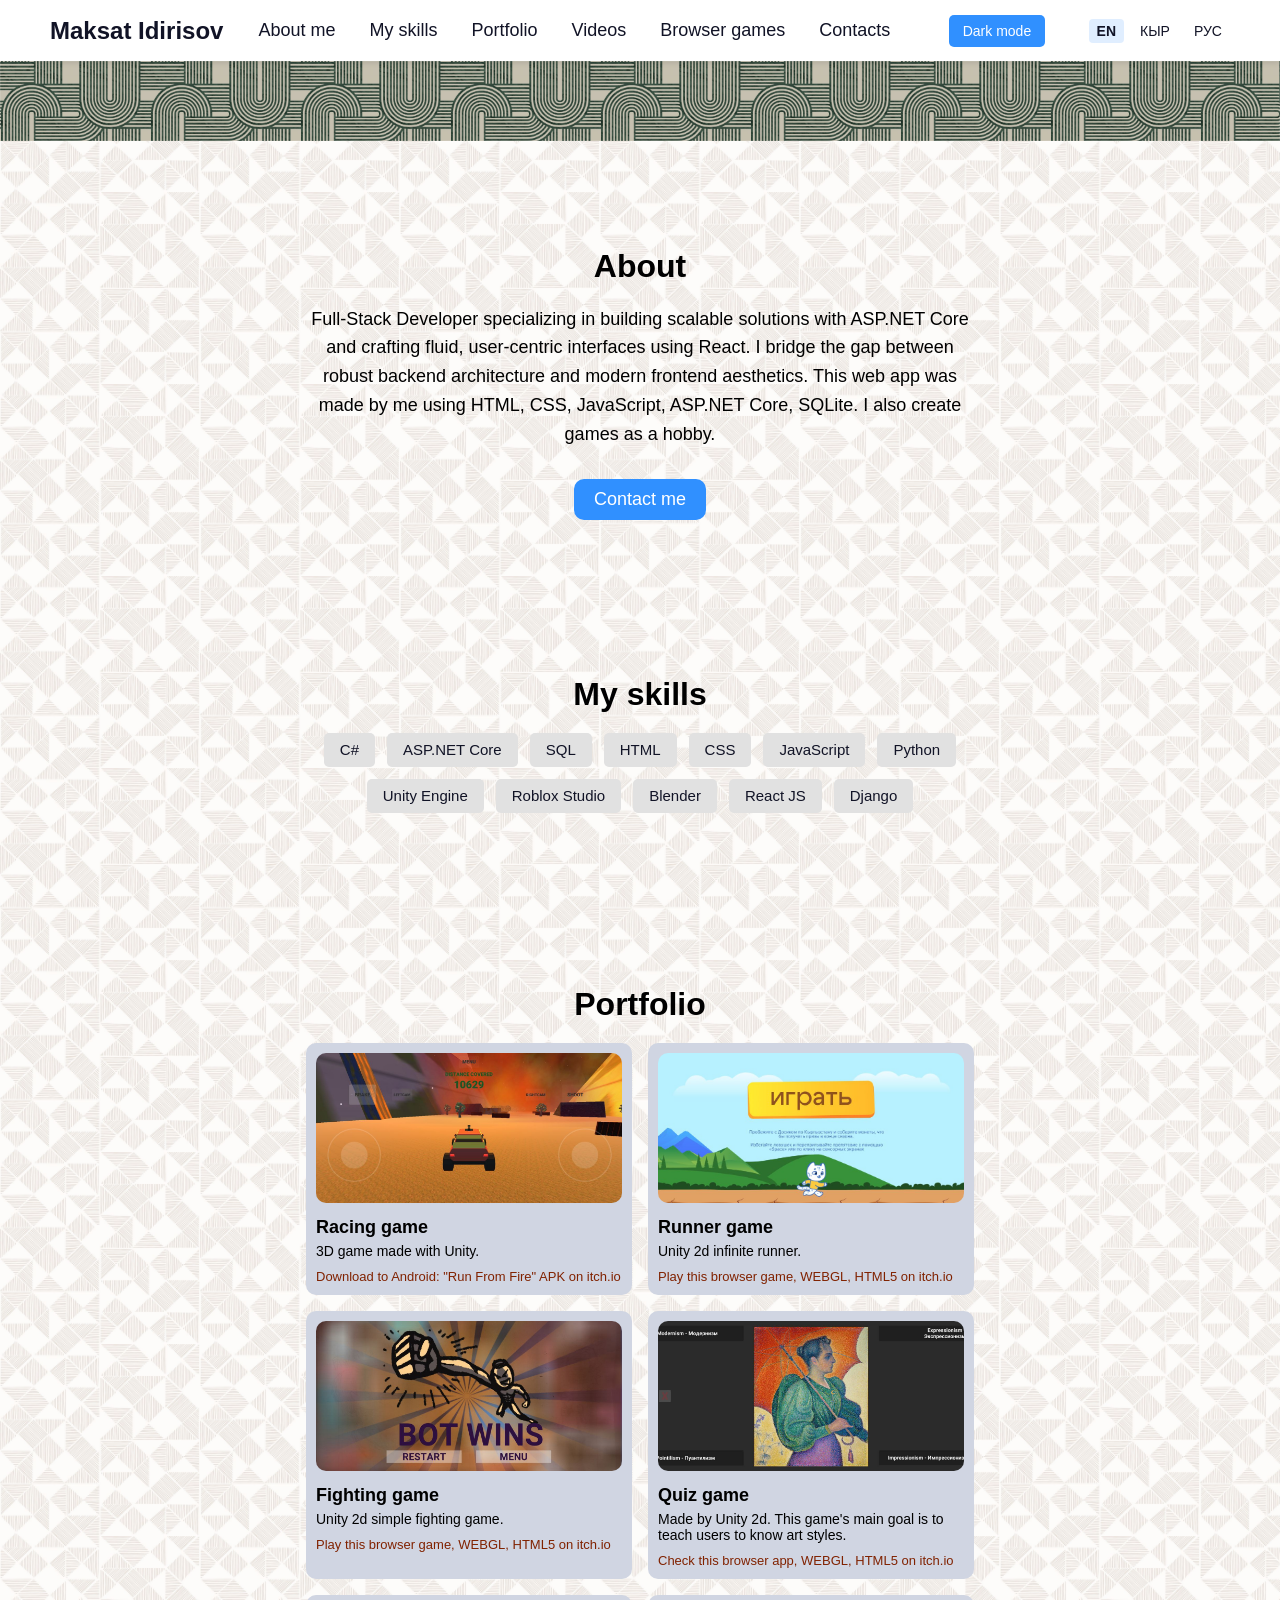
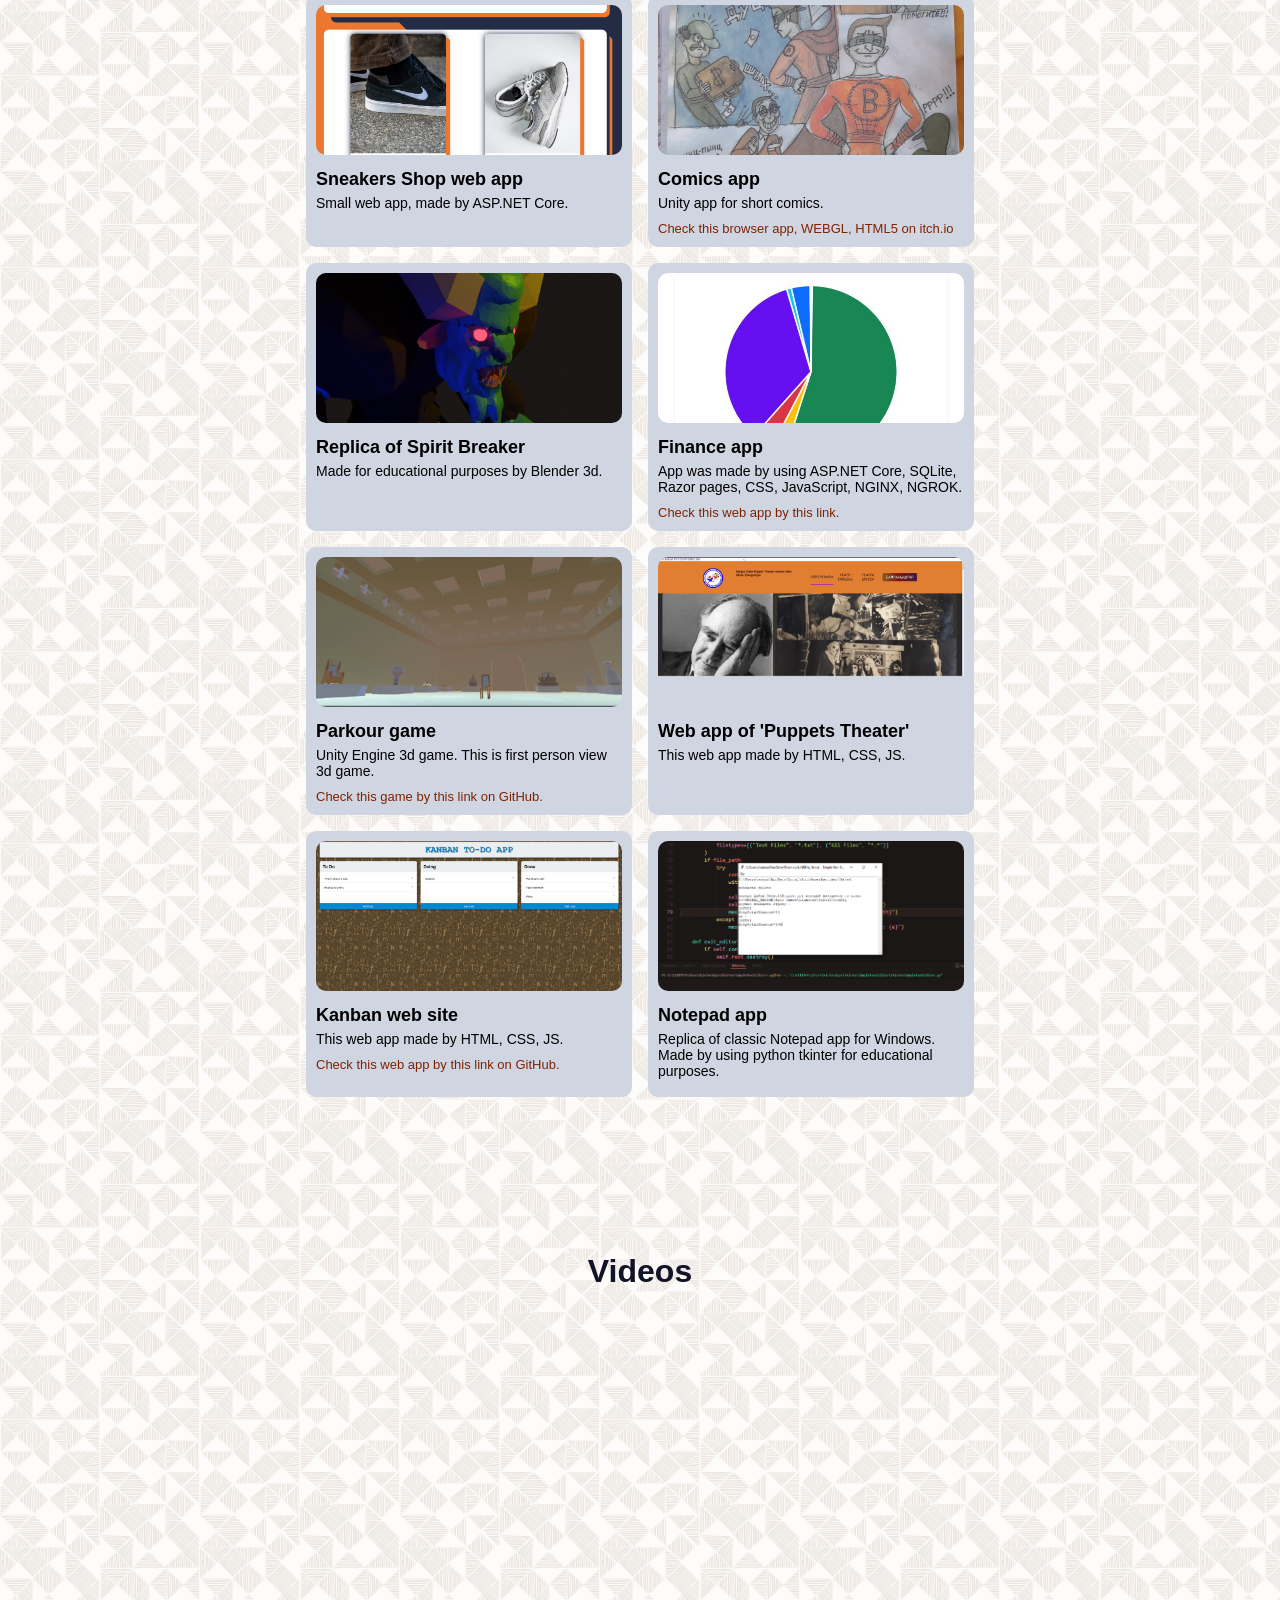
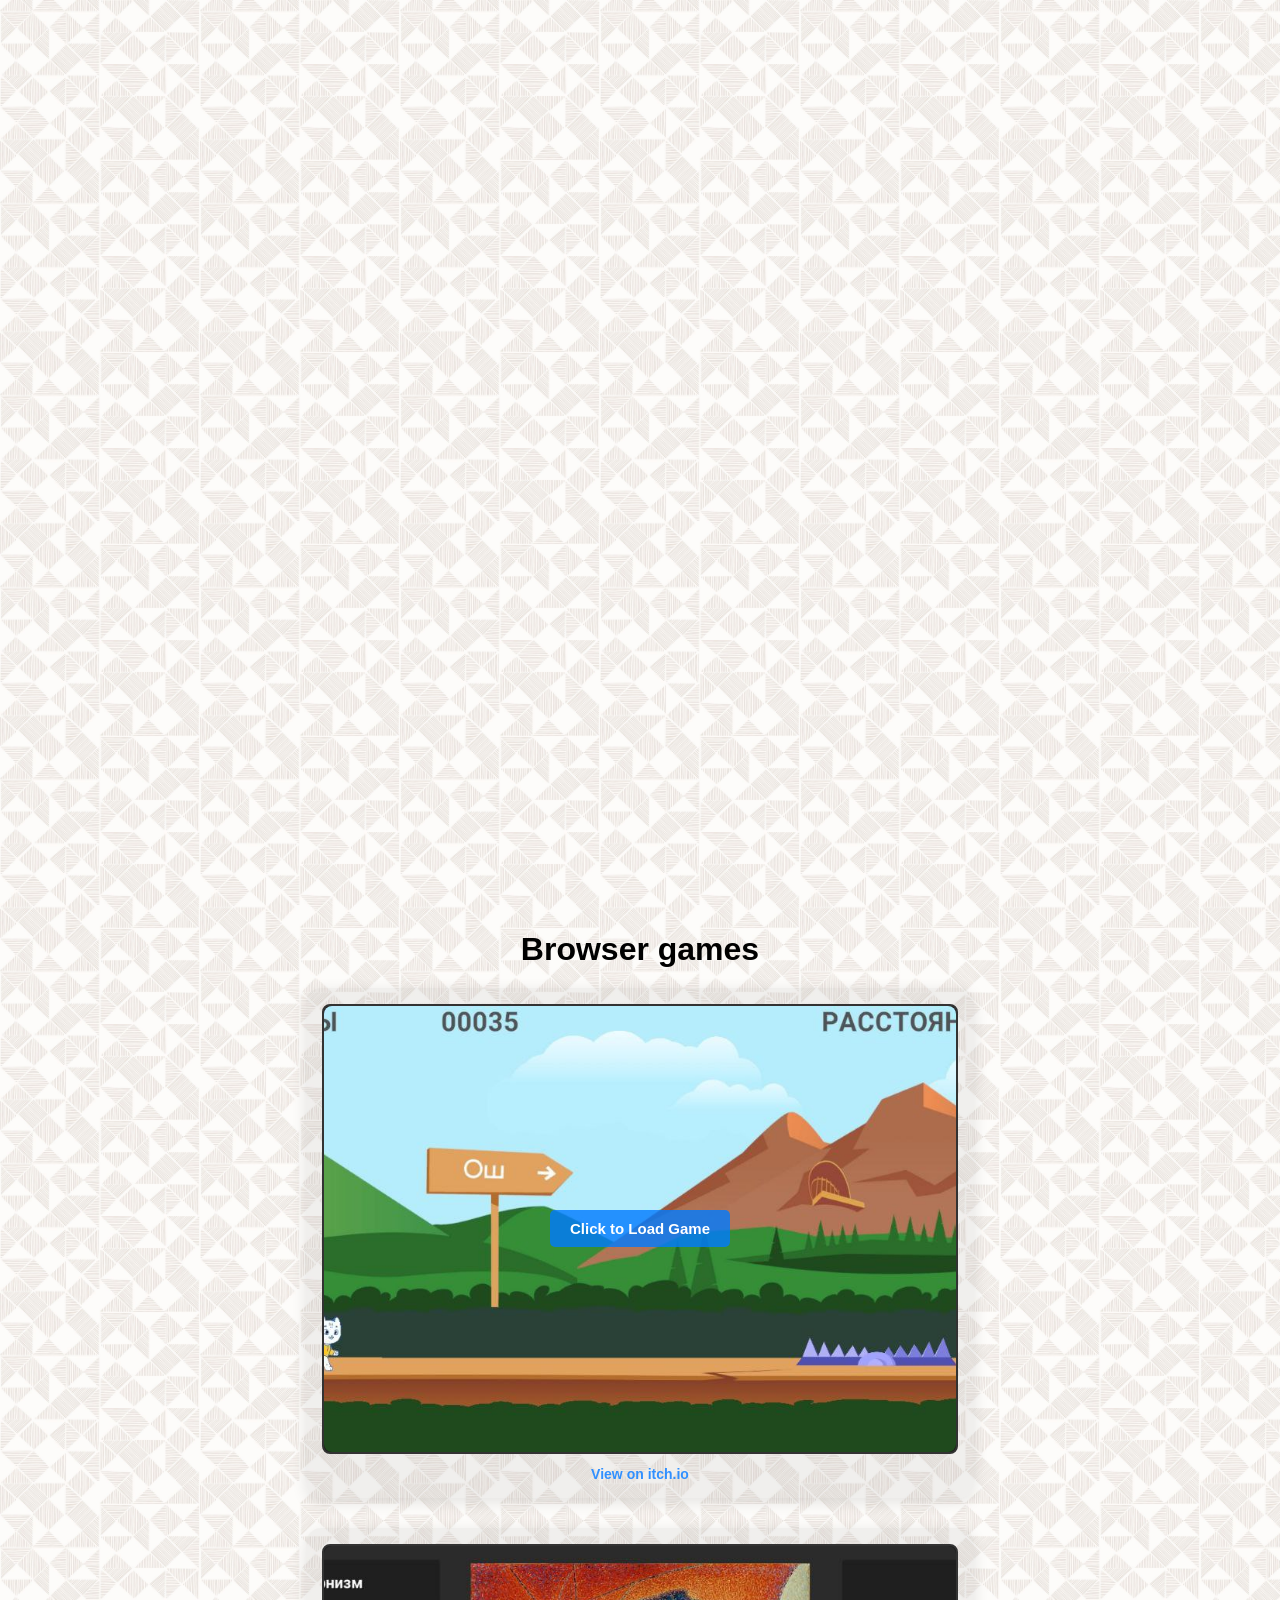
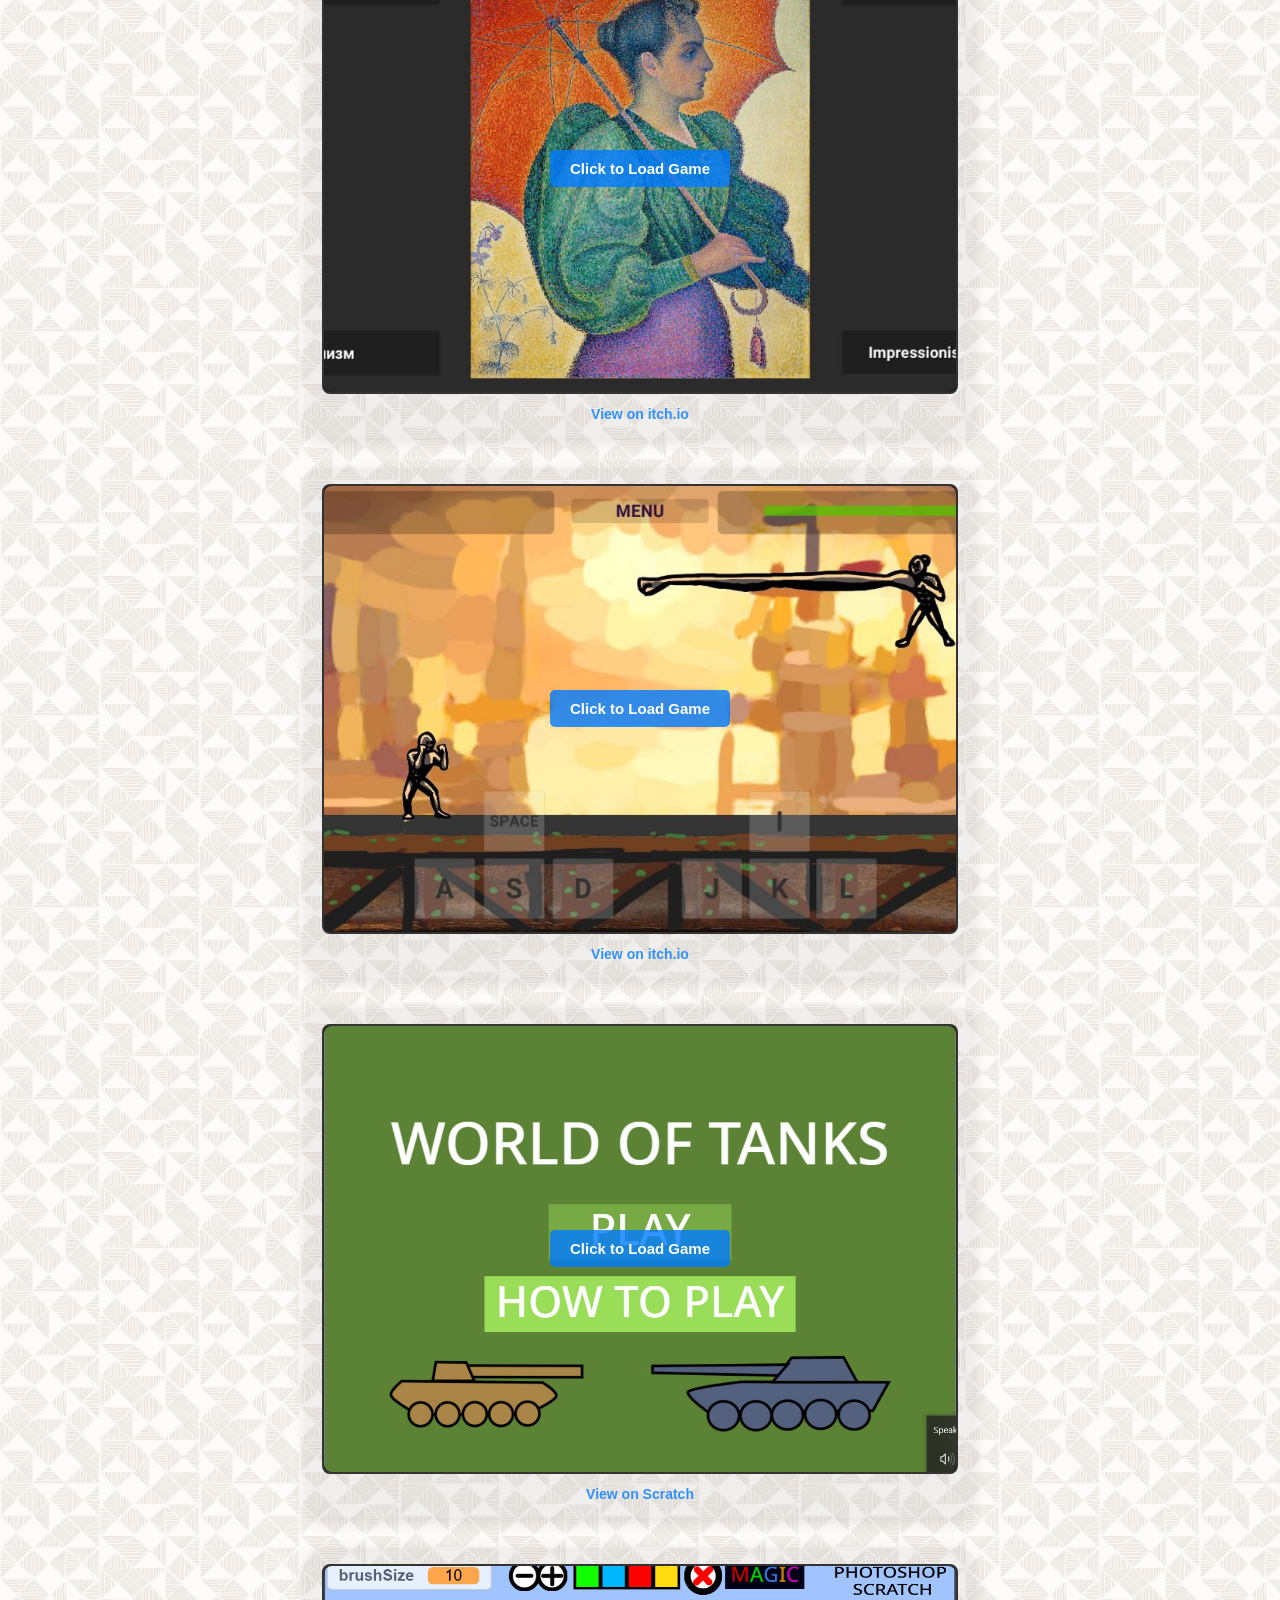
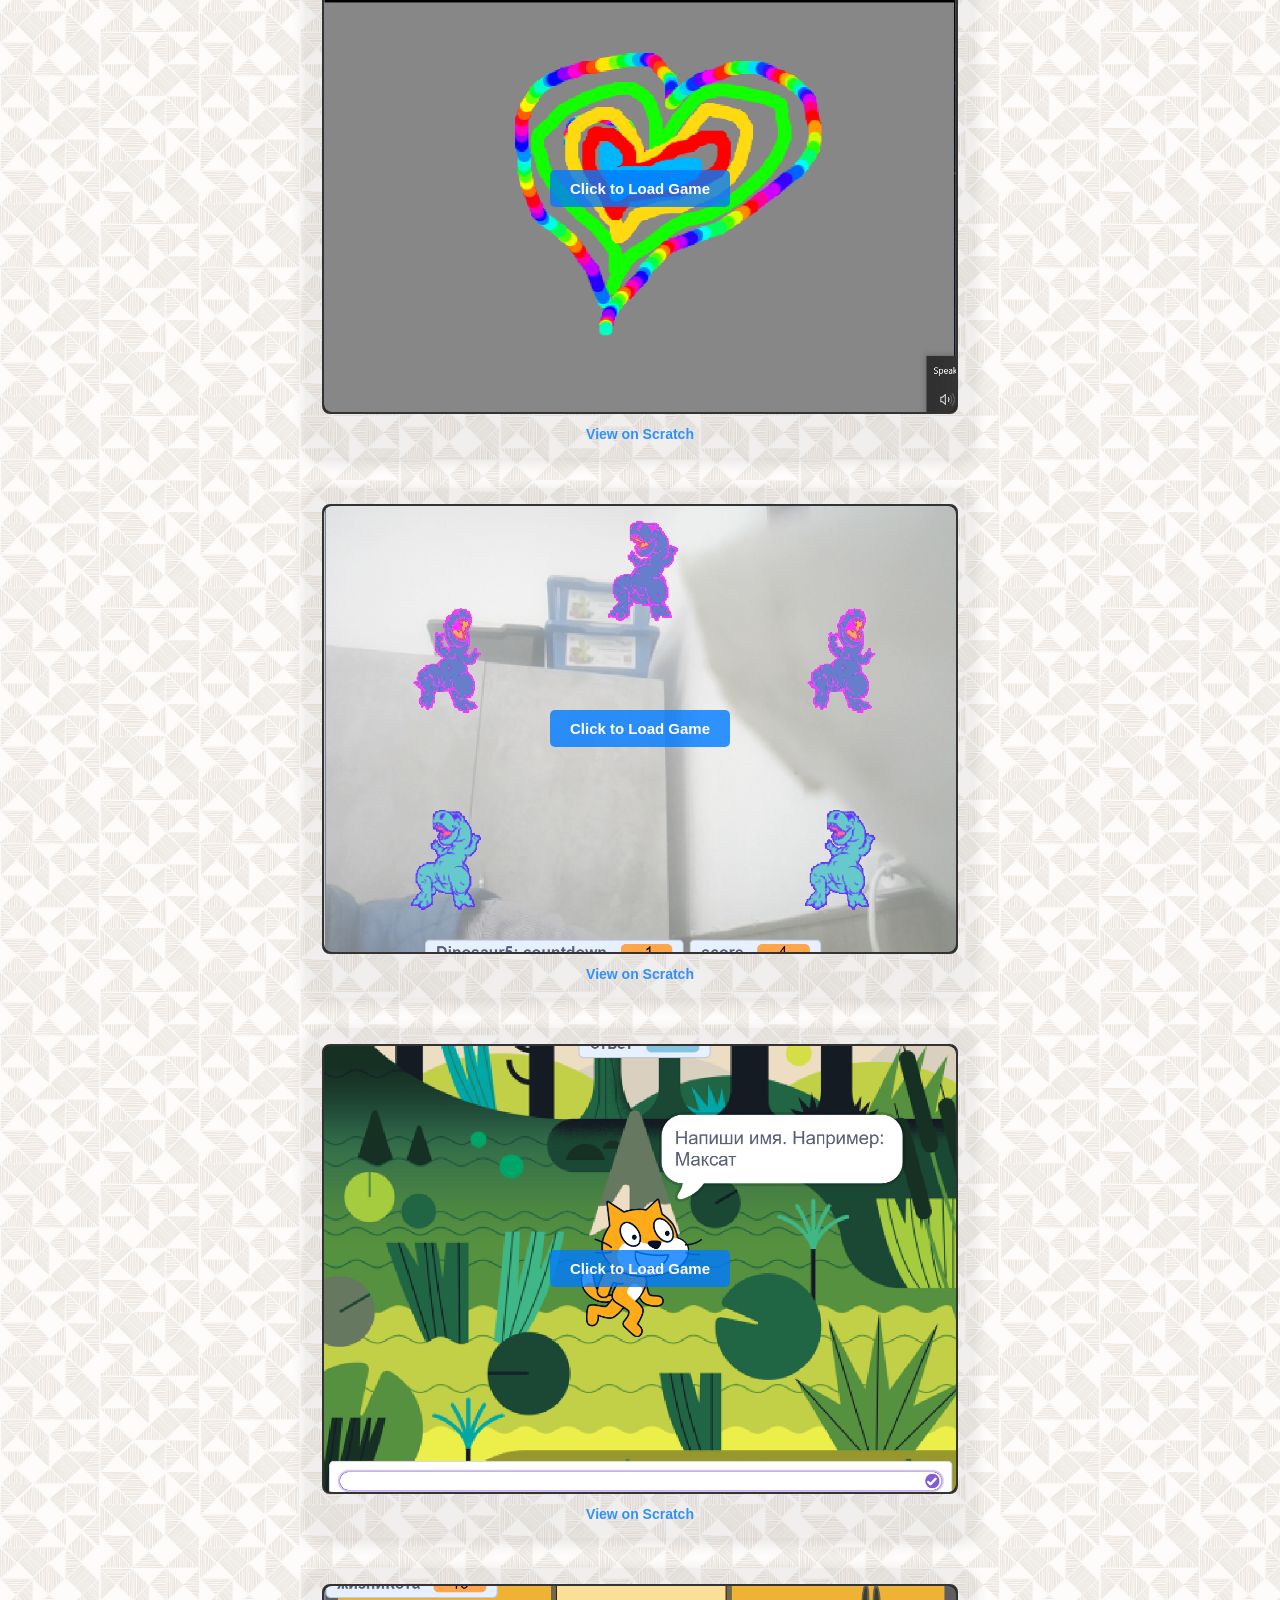
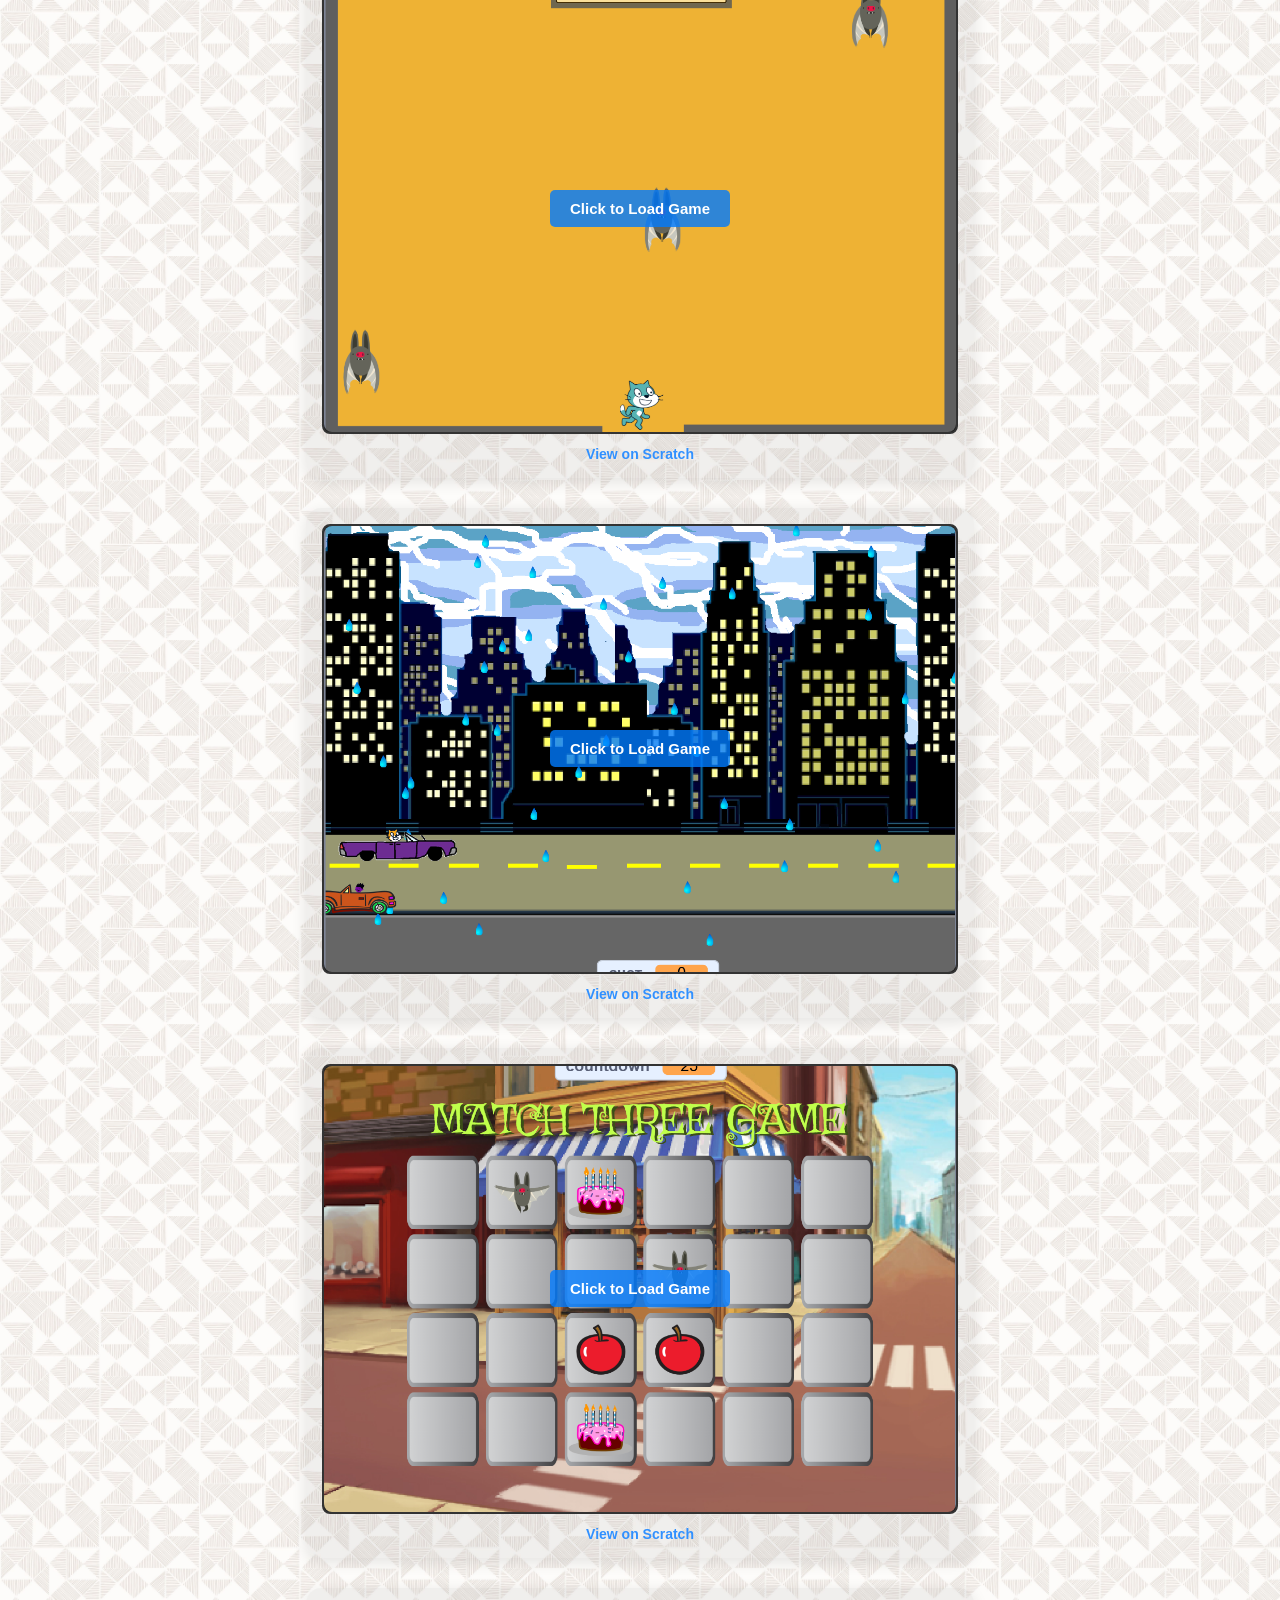
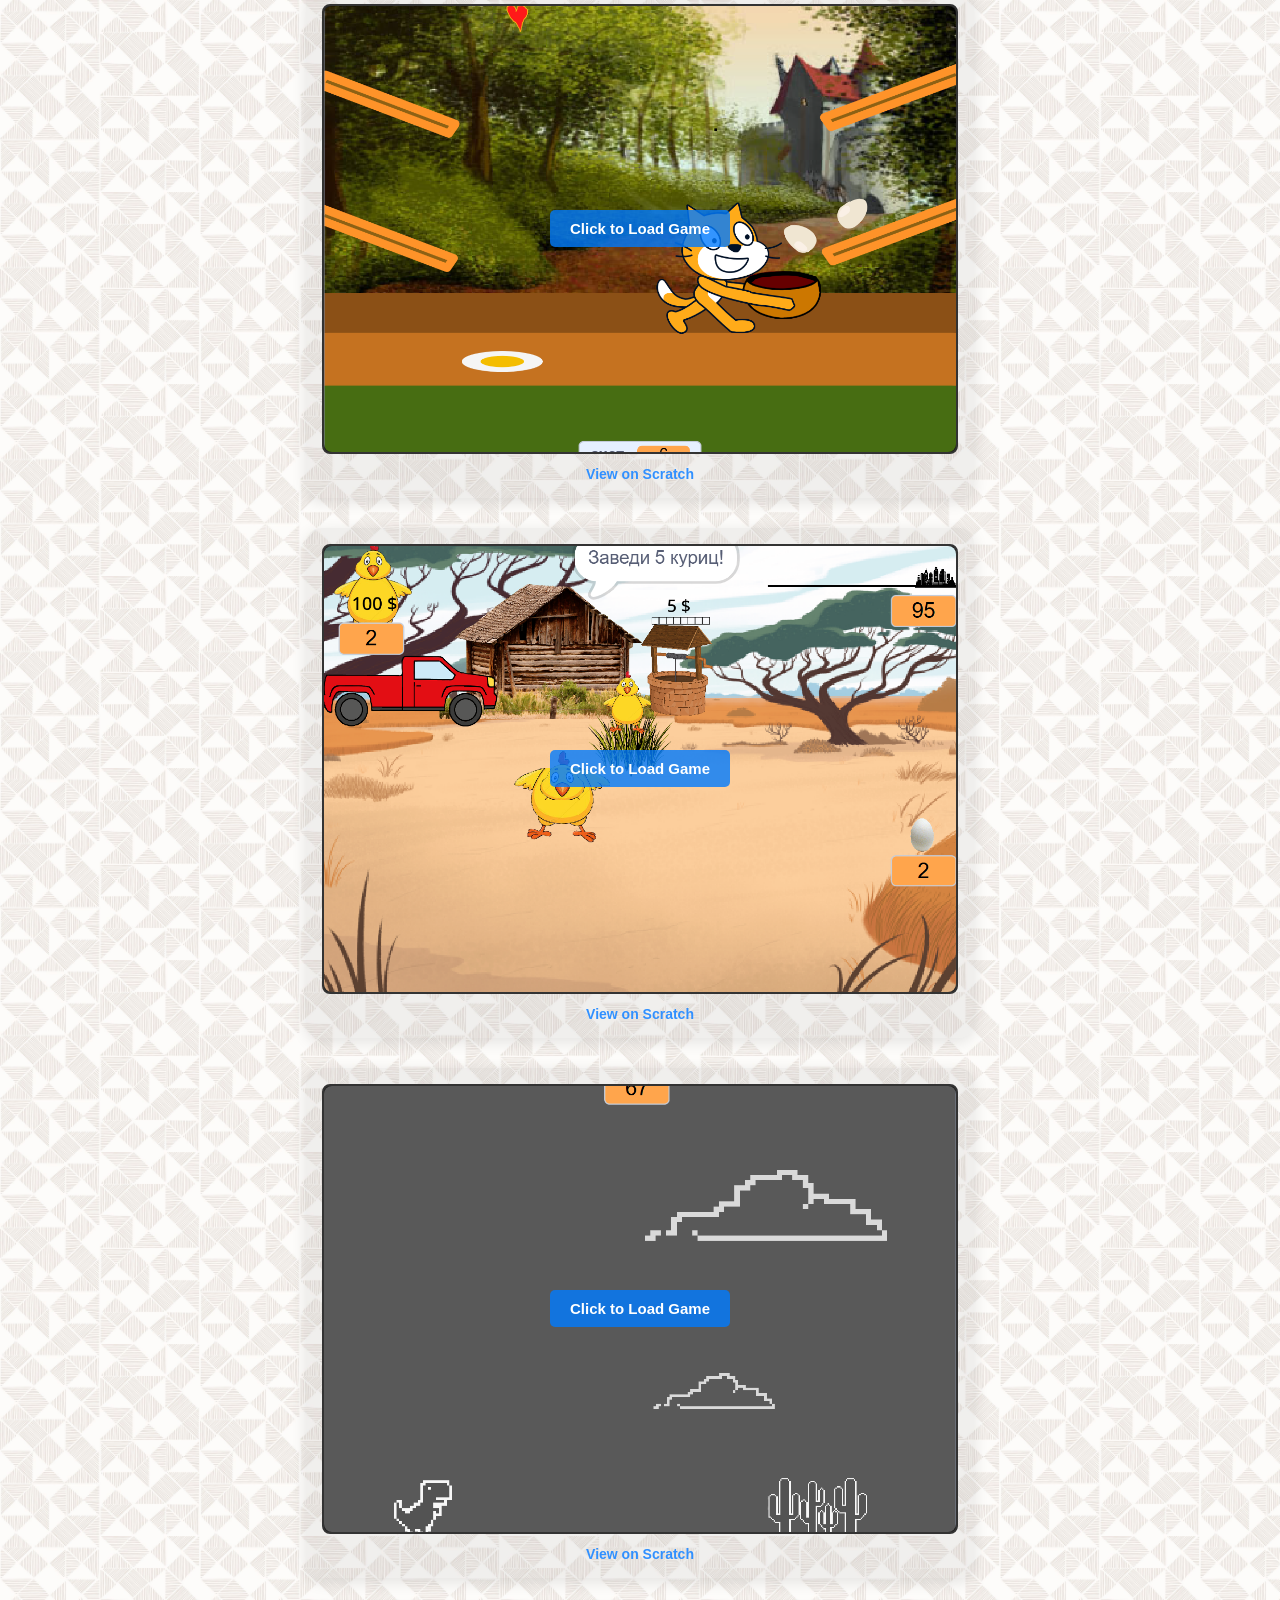
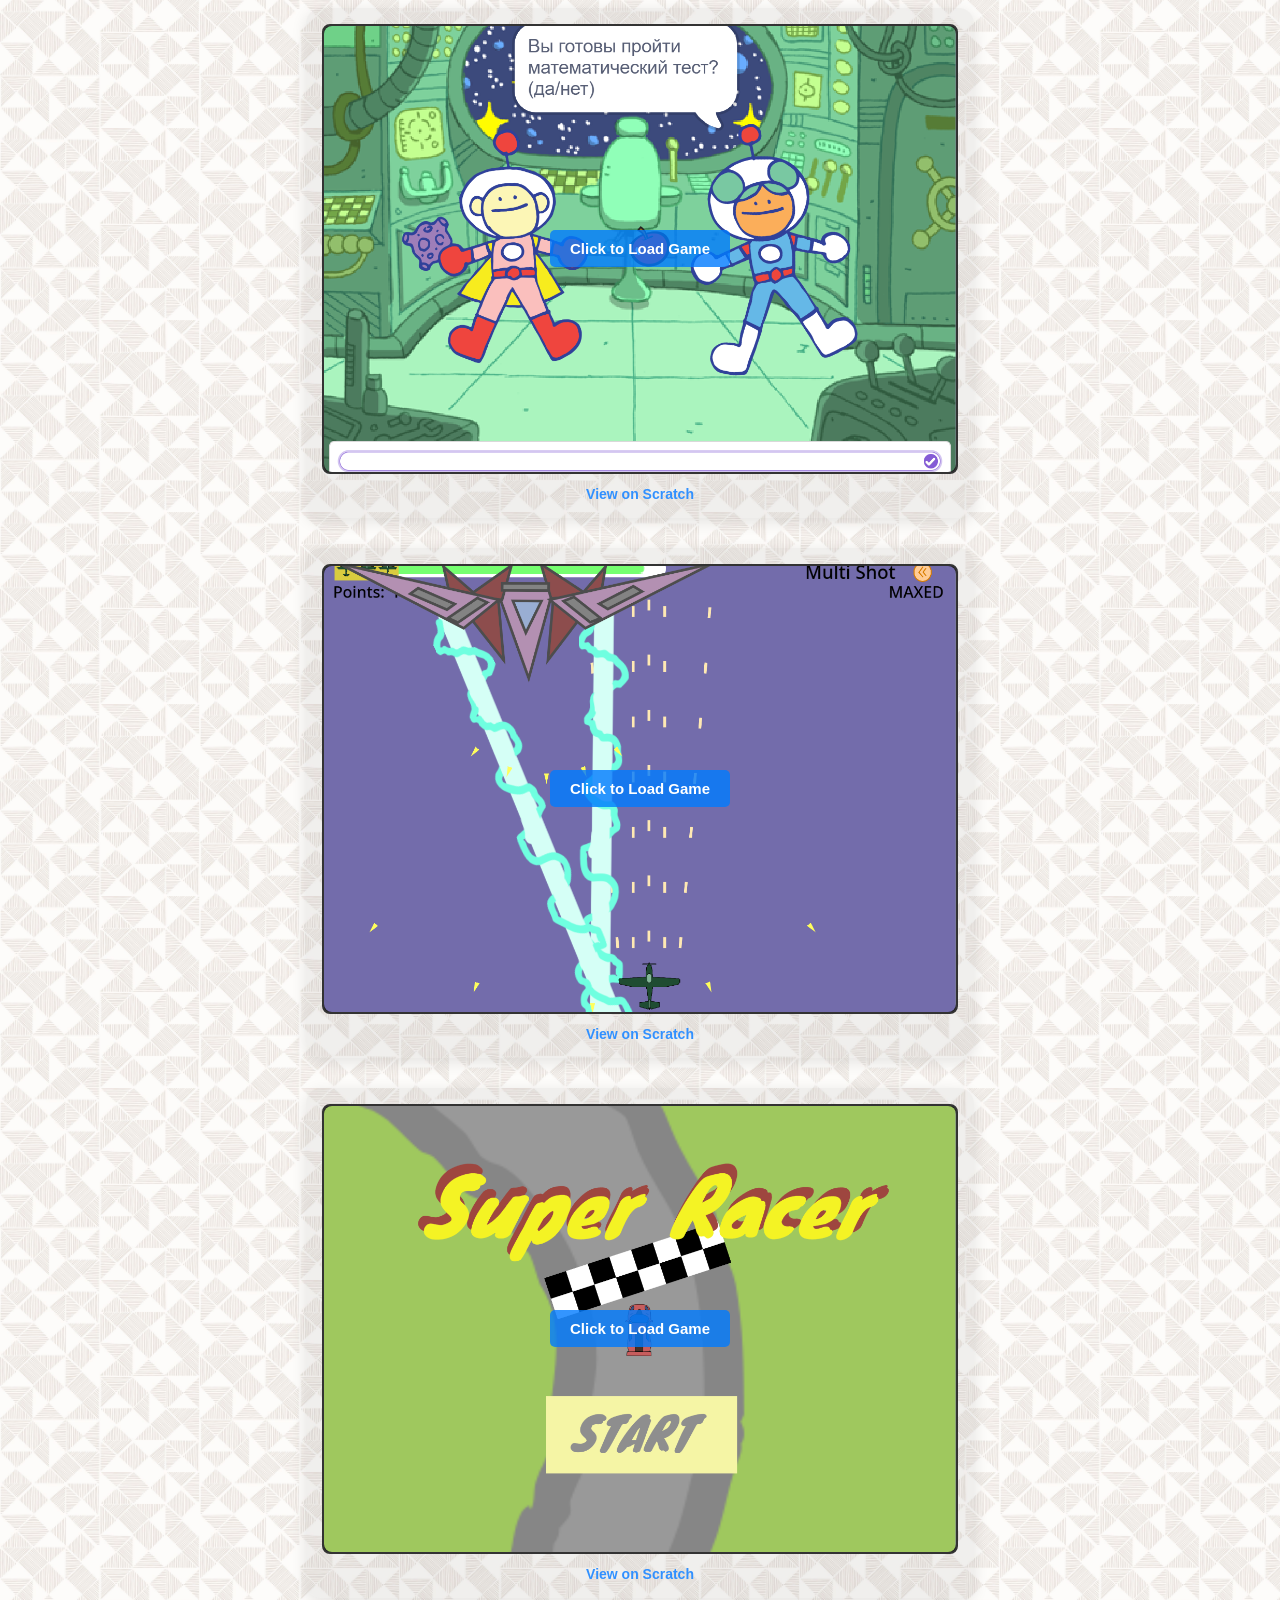
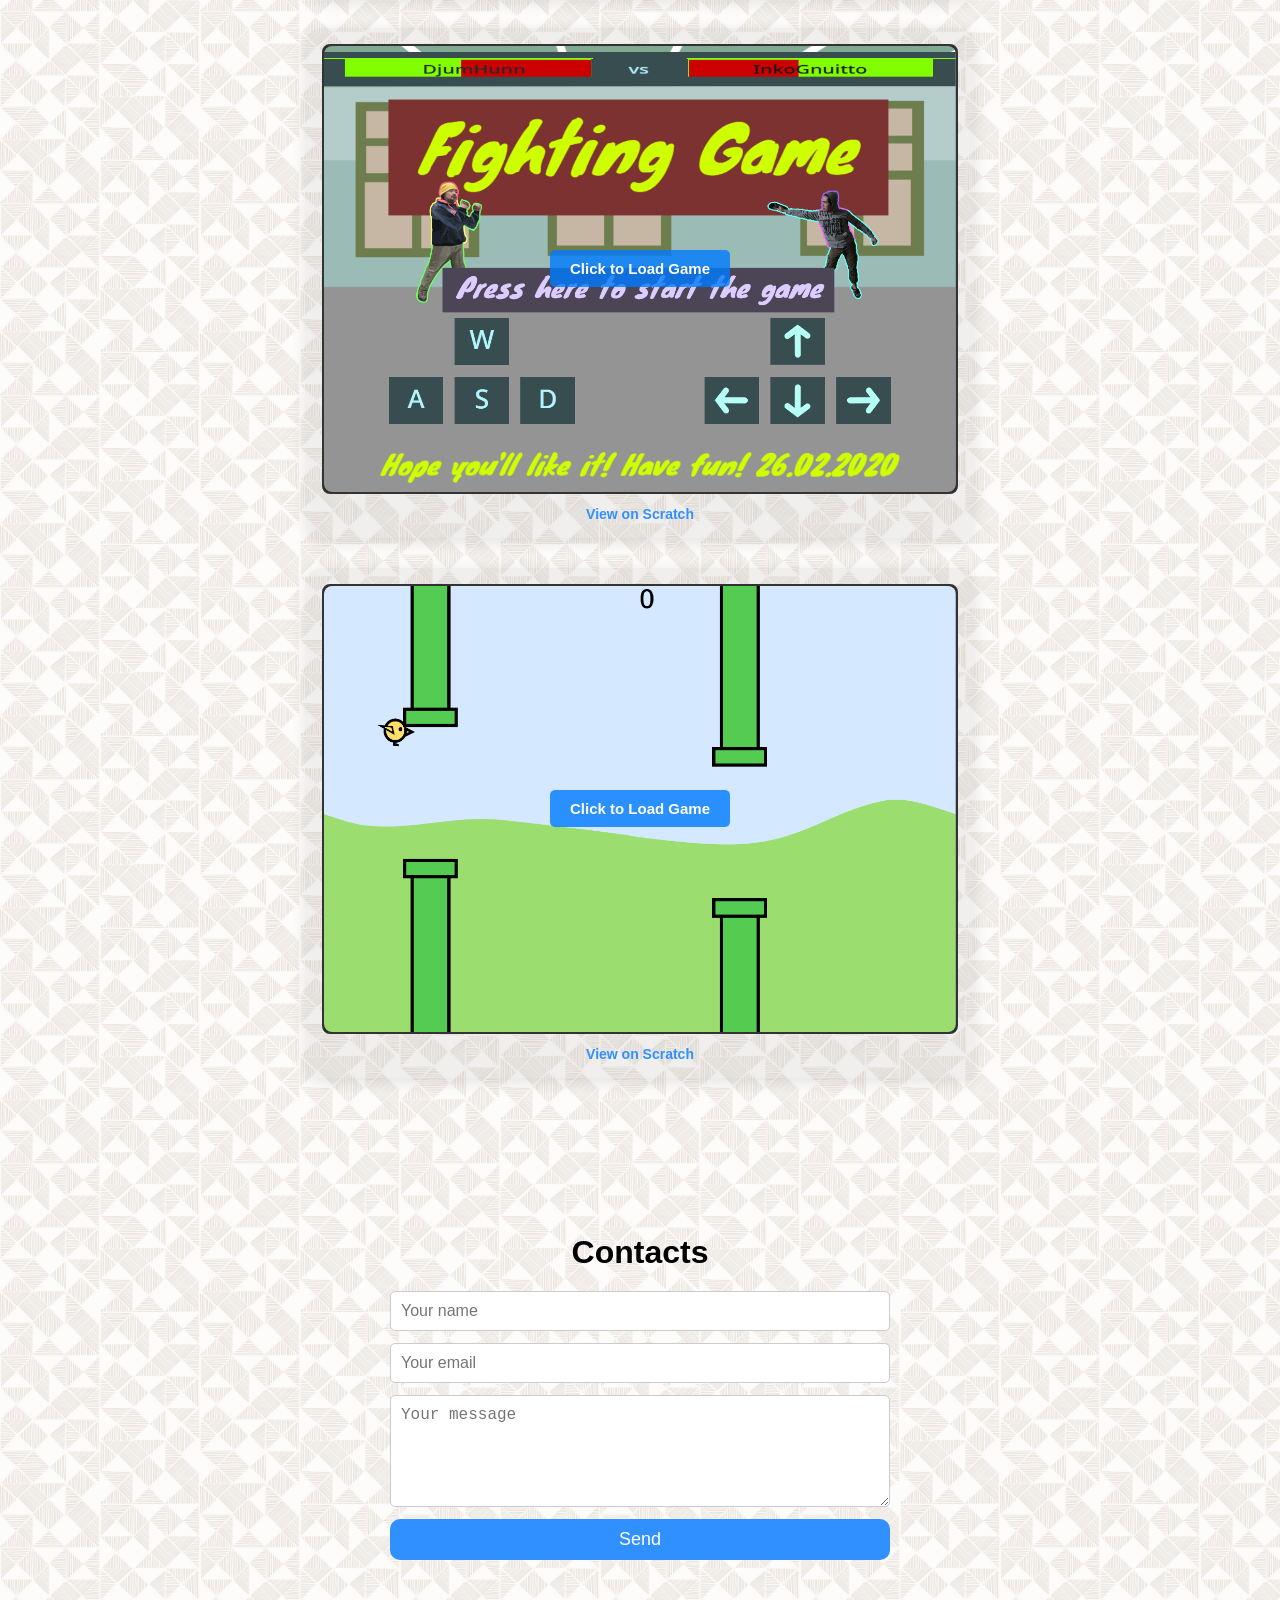
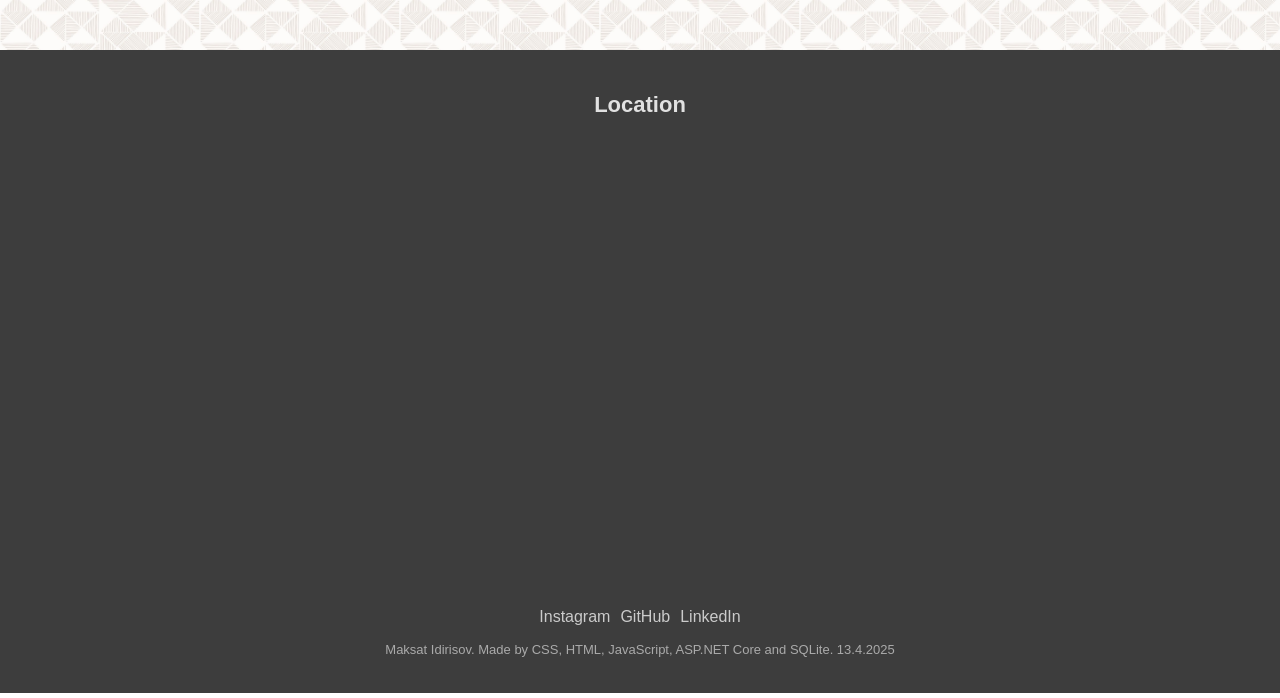
==== commit 5f25d595: "Change pararaph called visits, make it similar to neighbour text" ====
--- a/wwwroot/index.html
+++ b/wwwroot/index.html
@@ -1,5 +1,5 @@
 <!DOCTYPE html>
-<html lang="ru">
+<html lang="en">
 
 <head>
     <!--Roboto-->
@@ -53,7 +53,7 @@
             This web app was made by me using HTML, CSS, JavaScript, ASP.NET Core, SQLite. 
 			I also create games as a hobby.
         </p>
-        <button class="contact-btn">Contact me</button>
+        <button class="contact-btn" id="contact-btn">Contact me</button>
     </section>
     <!-- ========== "Мои навыки" Section ========== -->
     <section class="skills" id="skills">
@@ -449,17 +449,18 @@
             </div>
             <!-- Social Media Links -->
             <div class="social-links">
-                <a href="https://www.facebook.com/yourprofile" target="_blank" rel="noopener noreferrer">
-                    Facebook</a>
-                <a href="https://www.instagram.com/yourprofile" target="_blank" rel="noopener noreferrer">
+                <!--<a href="https://www.facebook.com/yourprofile" target="_blank" rel="noopener noreferrer">
+                    Facebook</a>--><!--facebook is a piece of shit!-->
+                <a href="https://www.instagram.com/xatma123?igsh=YjJvamtkNmEzaDJt&utm_source=qr" target="_blank" rel="noopener noreferrer">
                     Instagram</a>
-                <a href="https://github.com/yourprofile" target="_blank" rel="noopener noreferrer">
+                <a href="https://github.com/ksatksat" target="_blank" rel="noopener noreferrer">
                     GitHub</a>
                 <a href="https://www.linkedin.com/in/yourprofile" target="_blank" rel="noopener noreferrer">
                     LinkedIn</a>
             </div>
             <div>
                 <p class="aboutWebsite">Maksat Idirisov. Made by CSS, HTML, JavaScript, ASP.NET Core and SQLite. 13.4.2025</p><!--&copy; - this is for copyright symbol-->
+                <p class="visits"></p>
             </div>
         </div>
     </footer>
--- a/wwwroot/style.css
+++ b/wwwroot/style.css
@@ -348,6 +348,11 @@
 }
 
 .aboutWebsite {
+    color: #aaa;
+    font-size: 13px;
+    margin-top: 16px;
+}
+.visits{
     color: #aaa;
     font-size: 13px;
     margin-top: 16px;
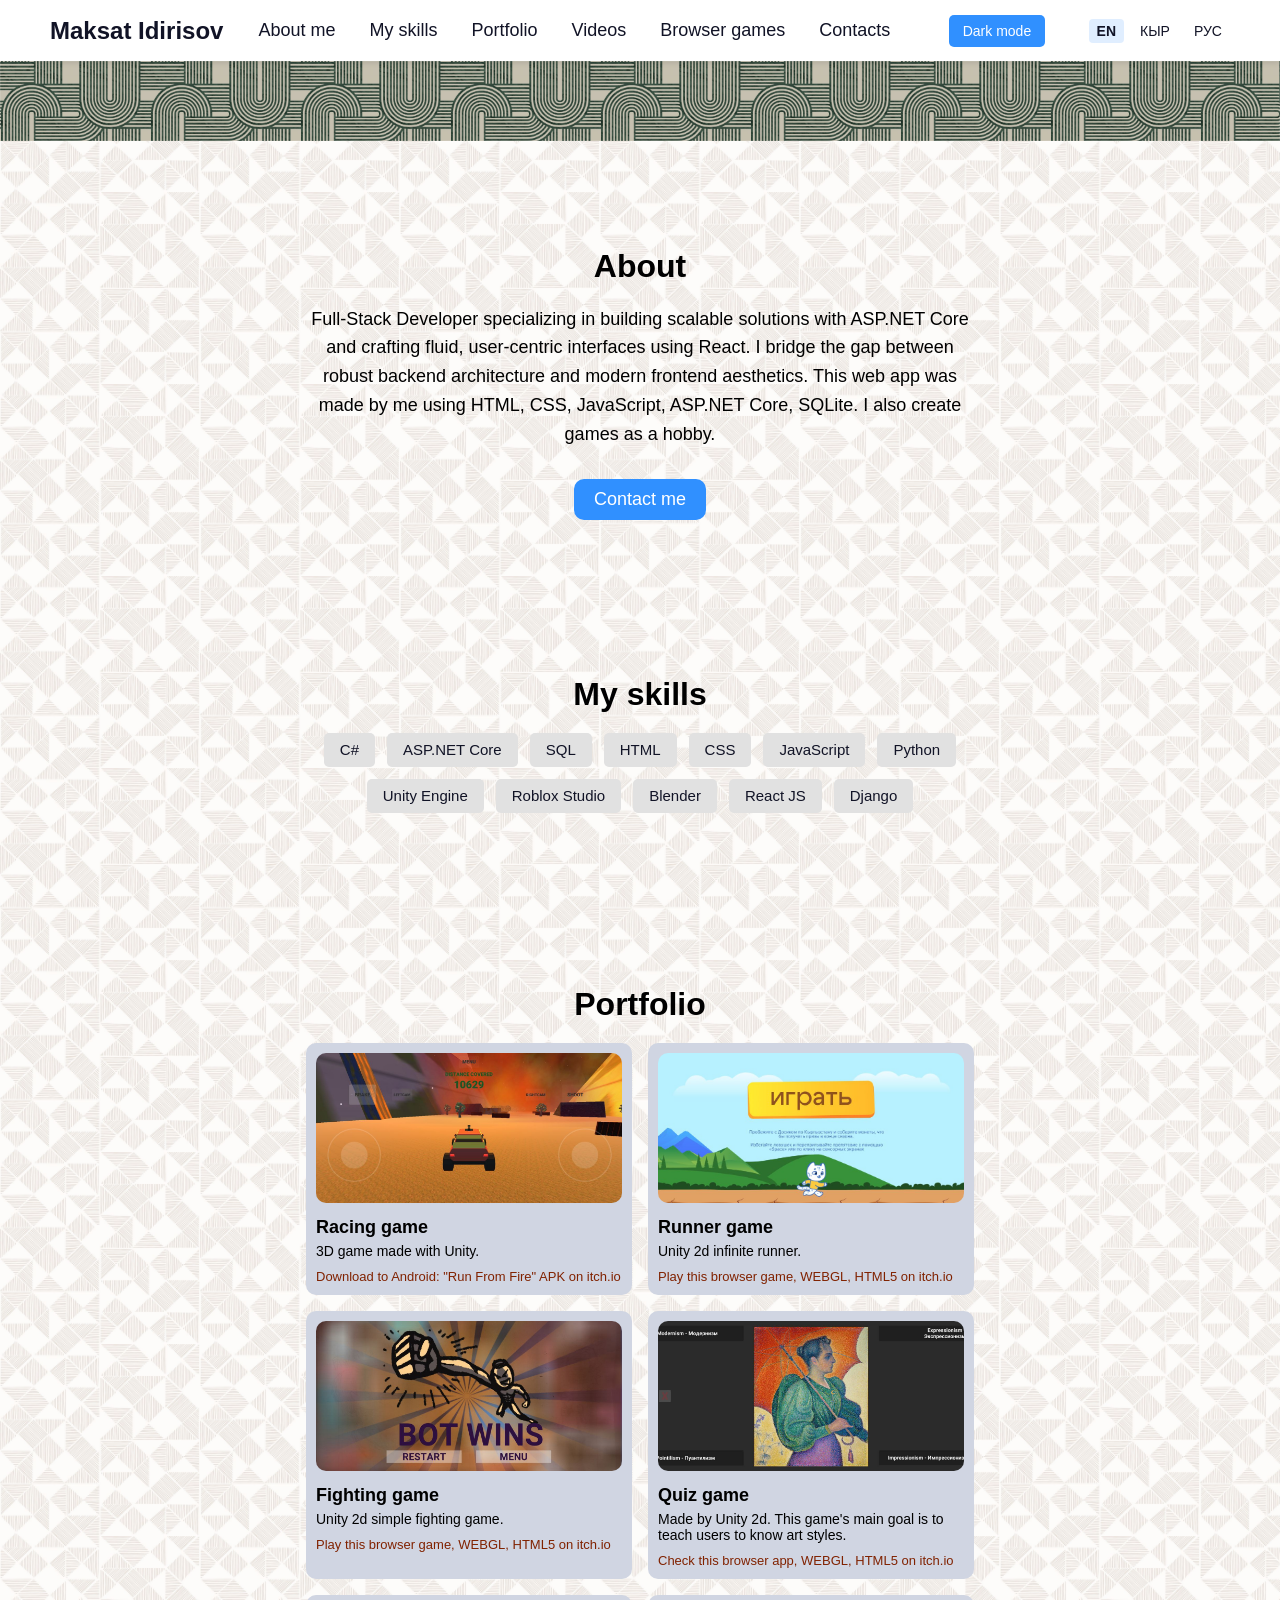
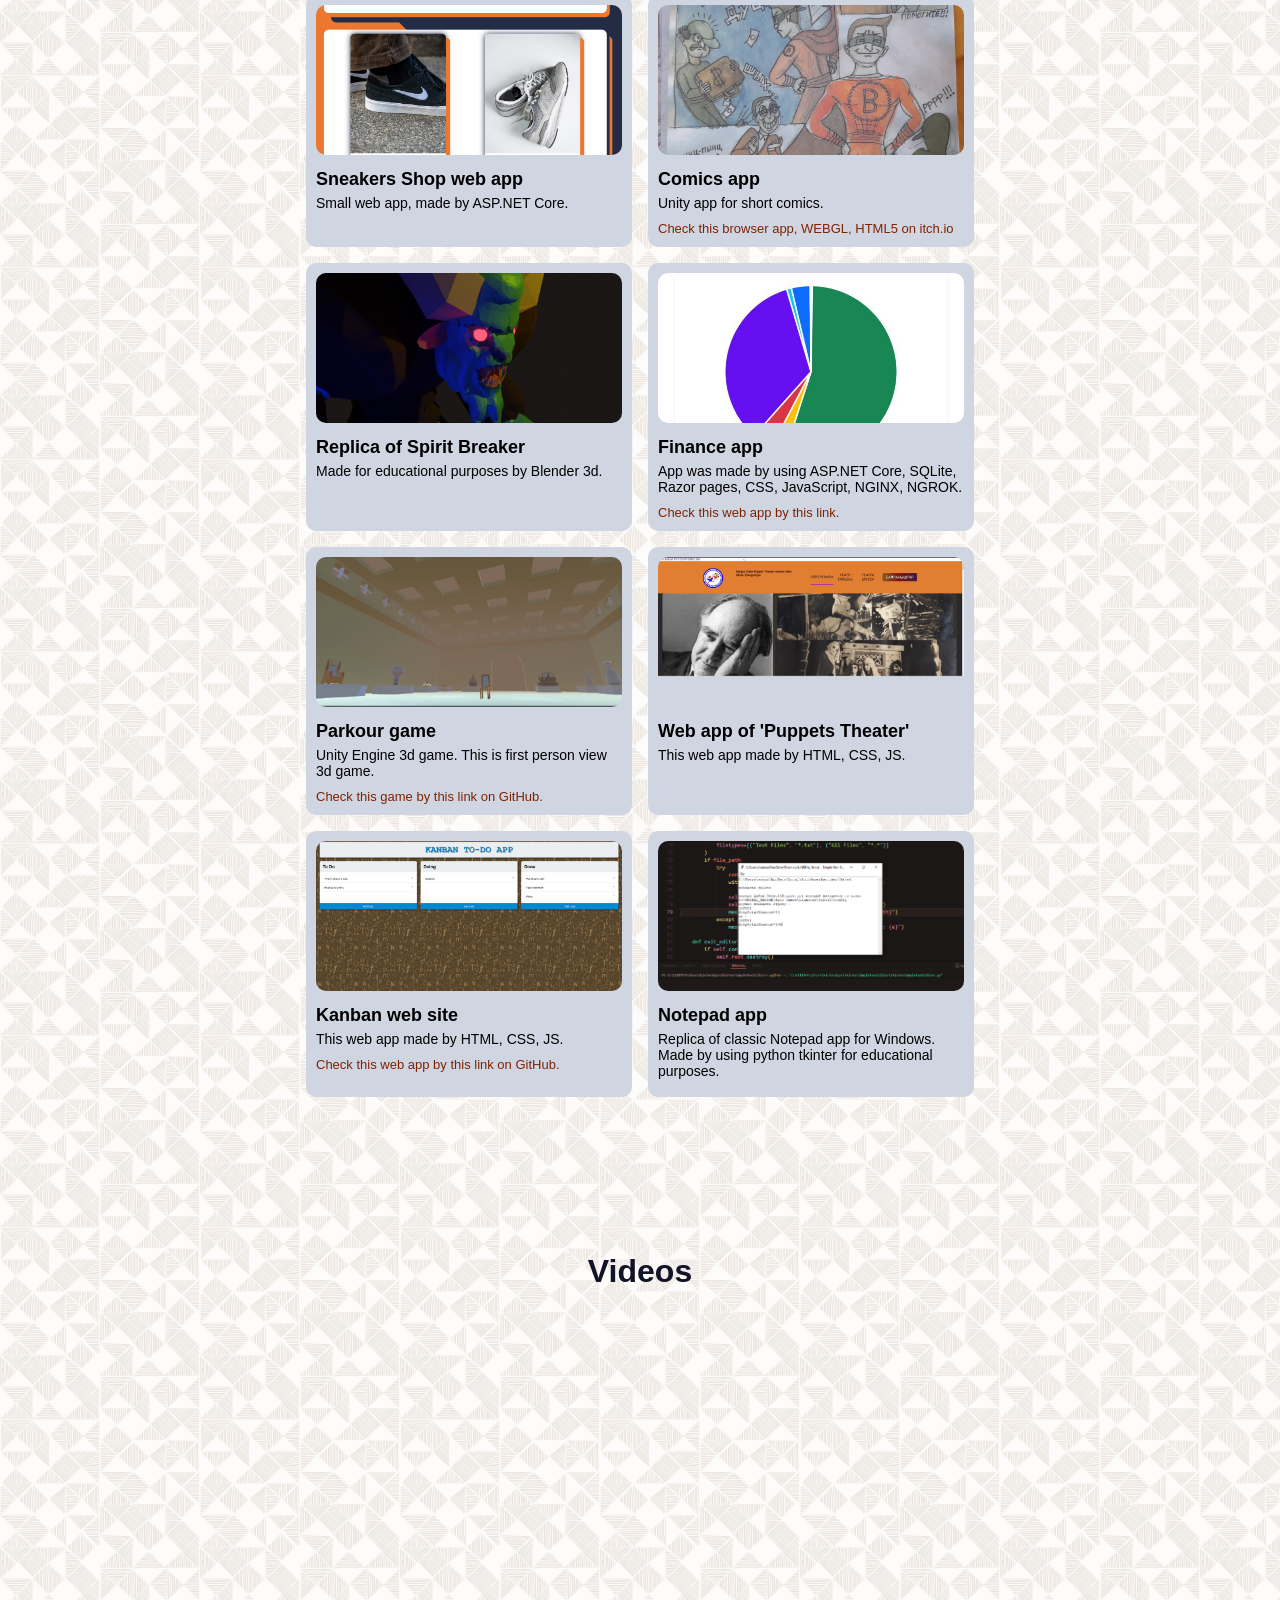
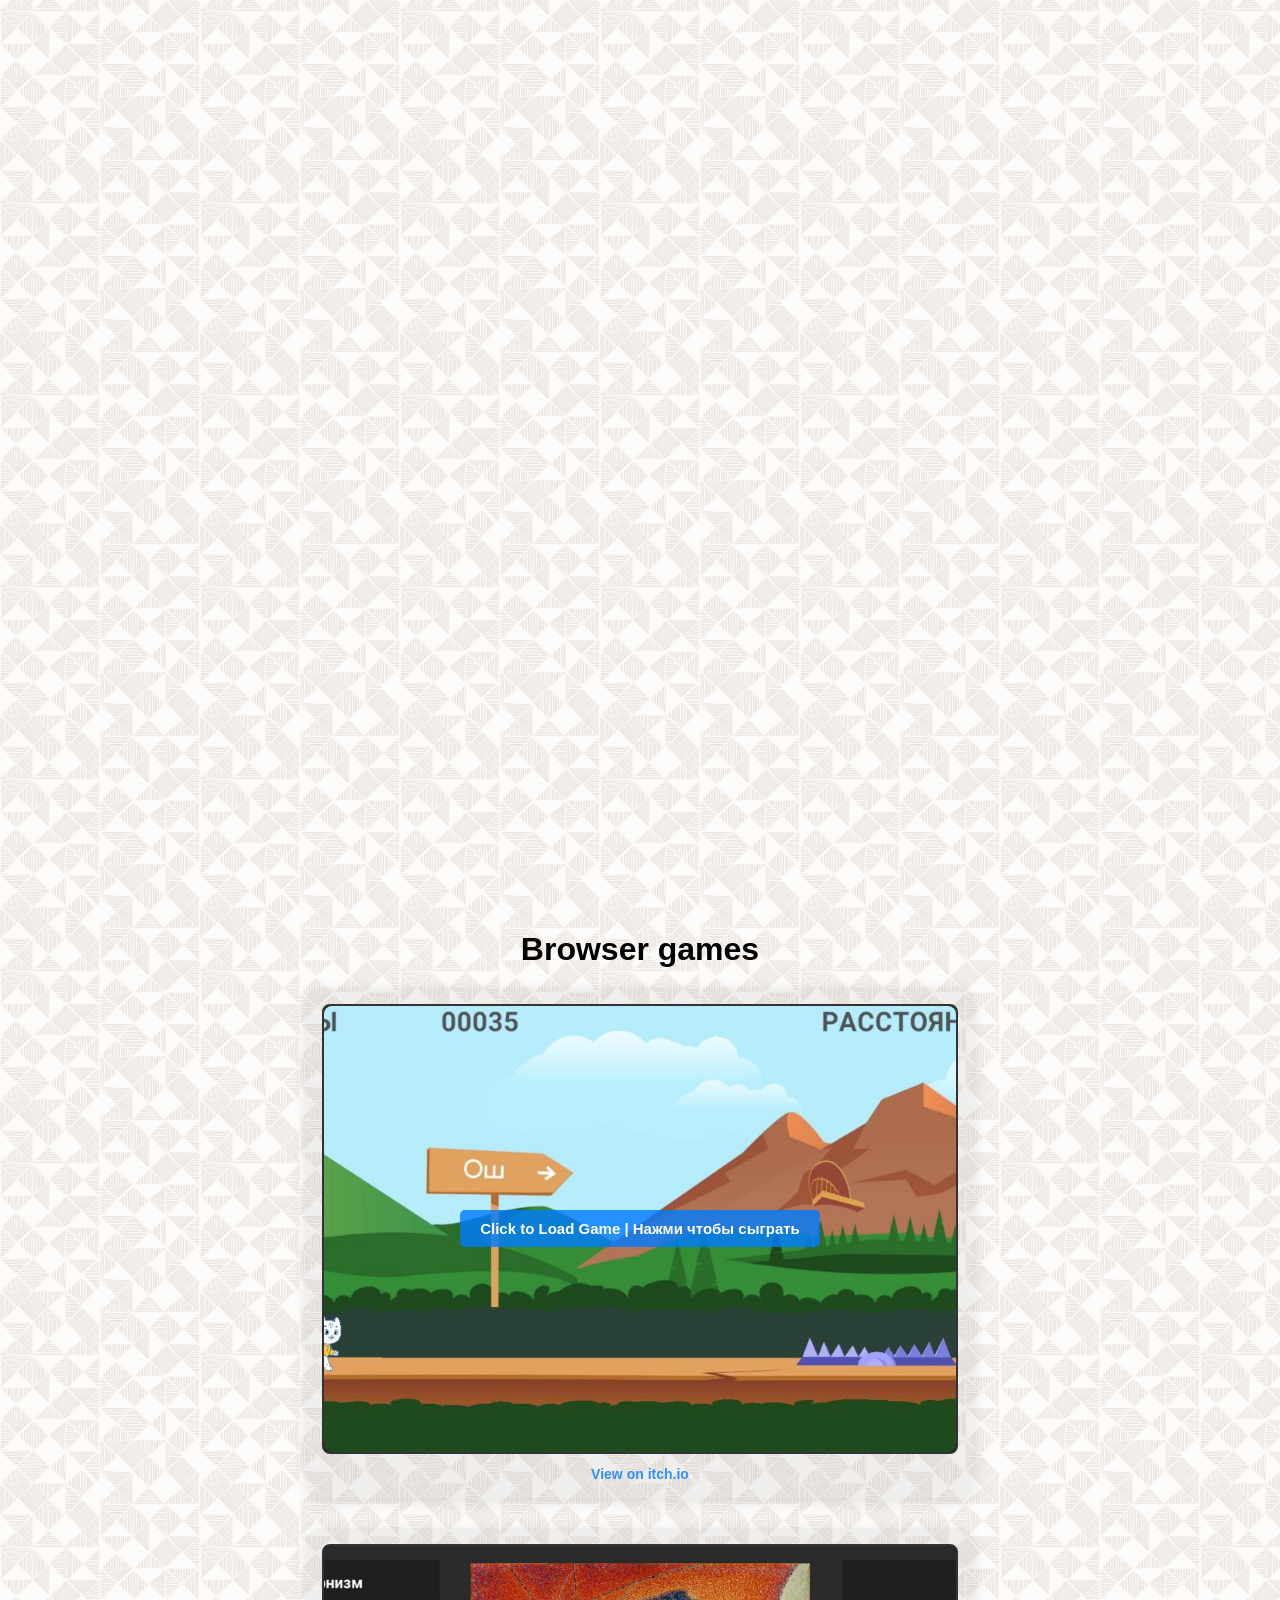
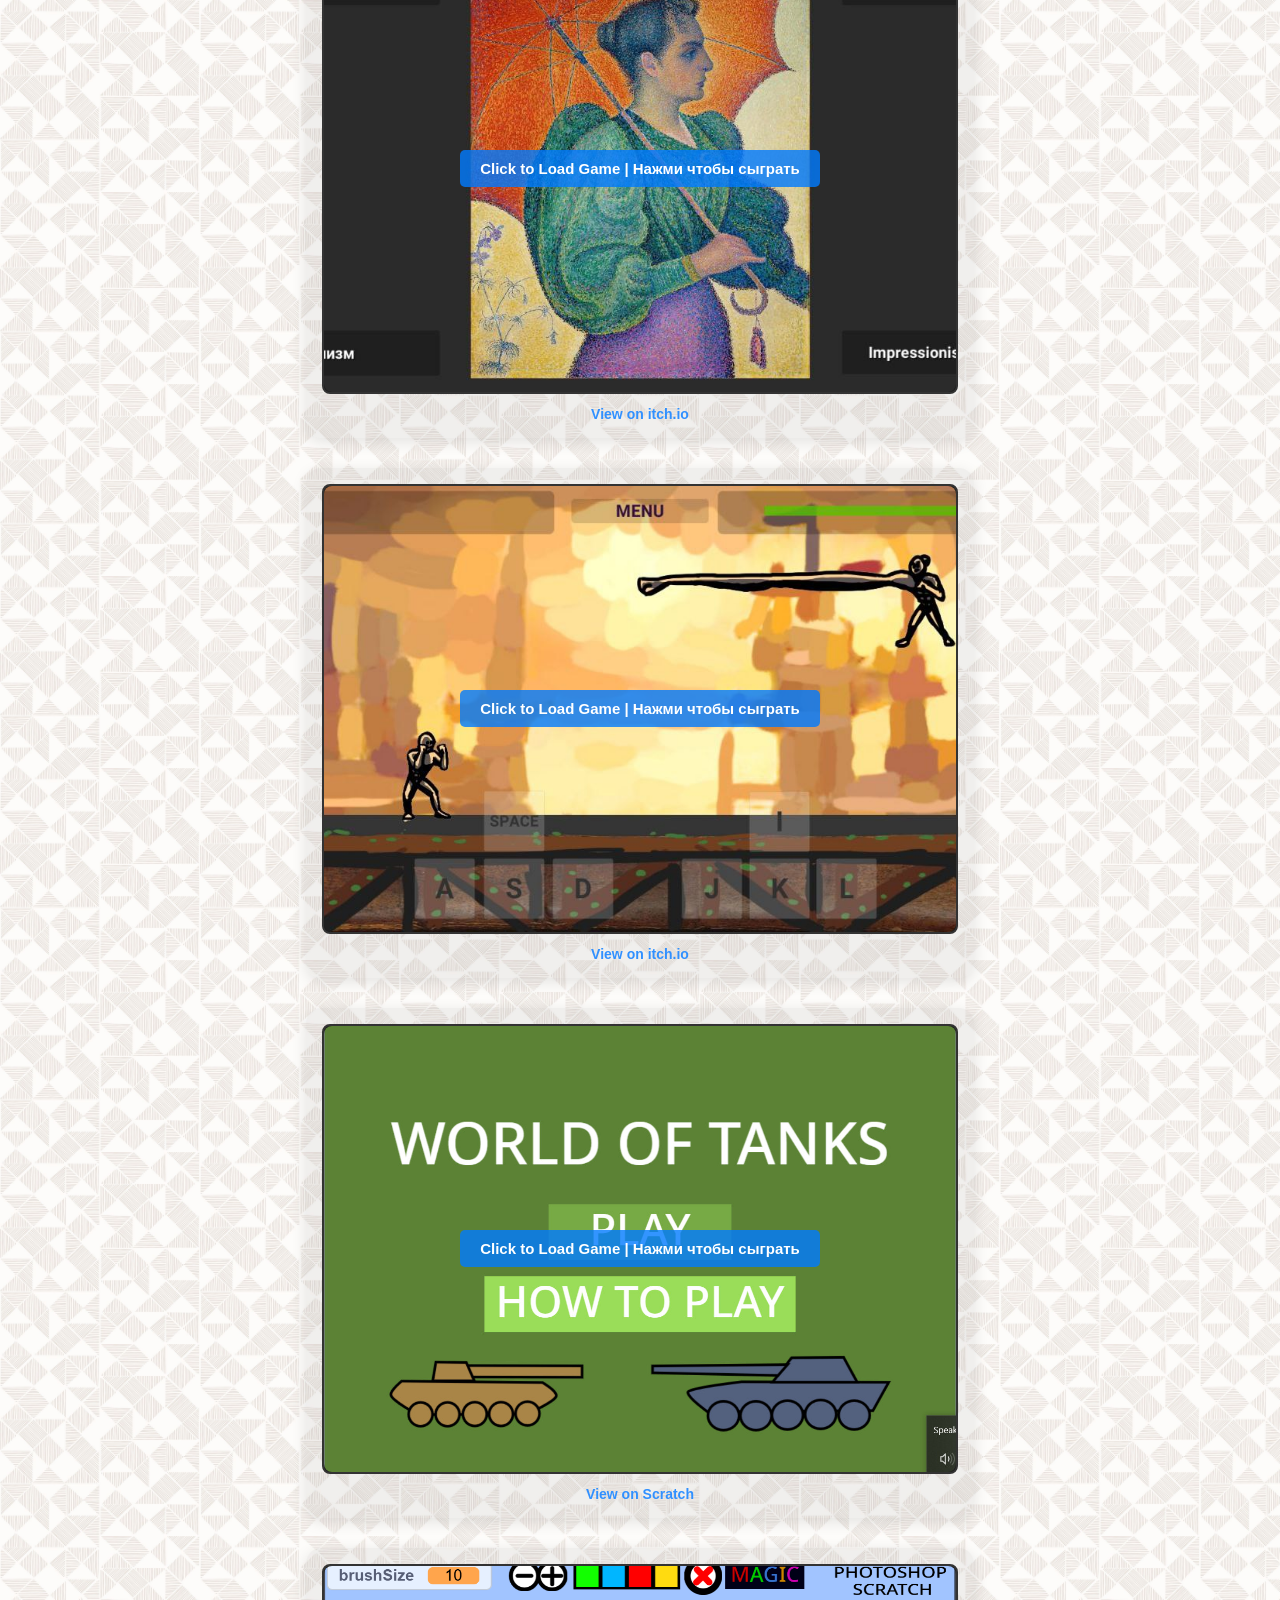
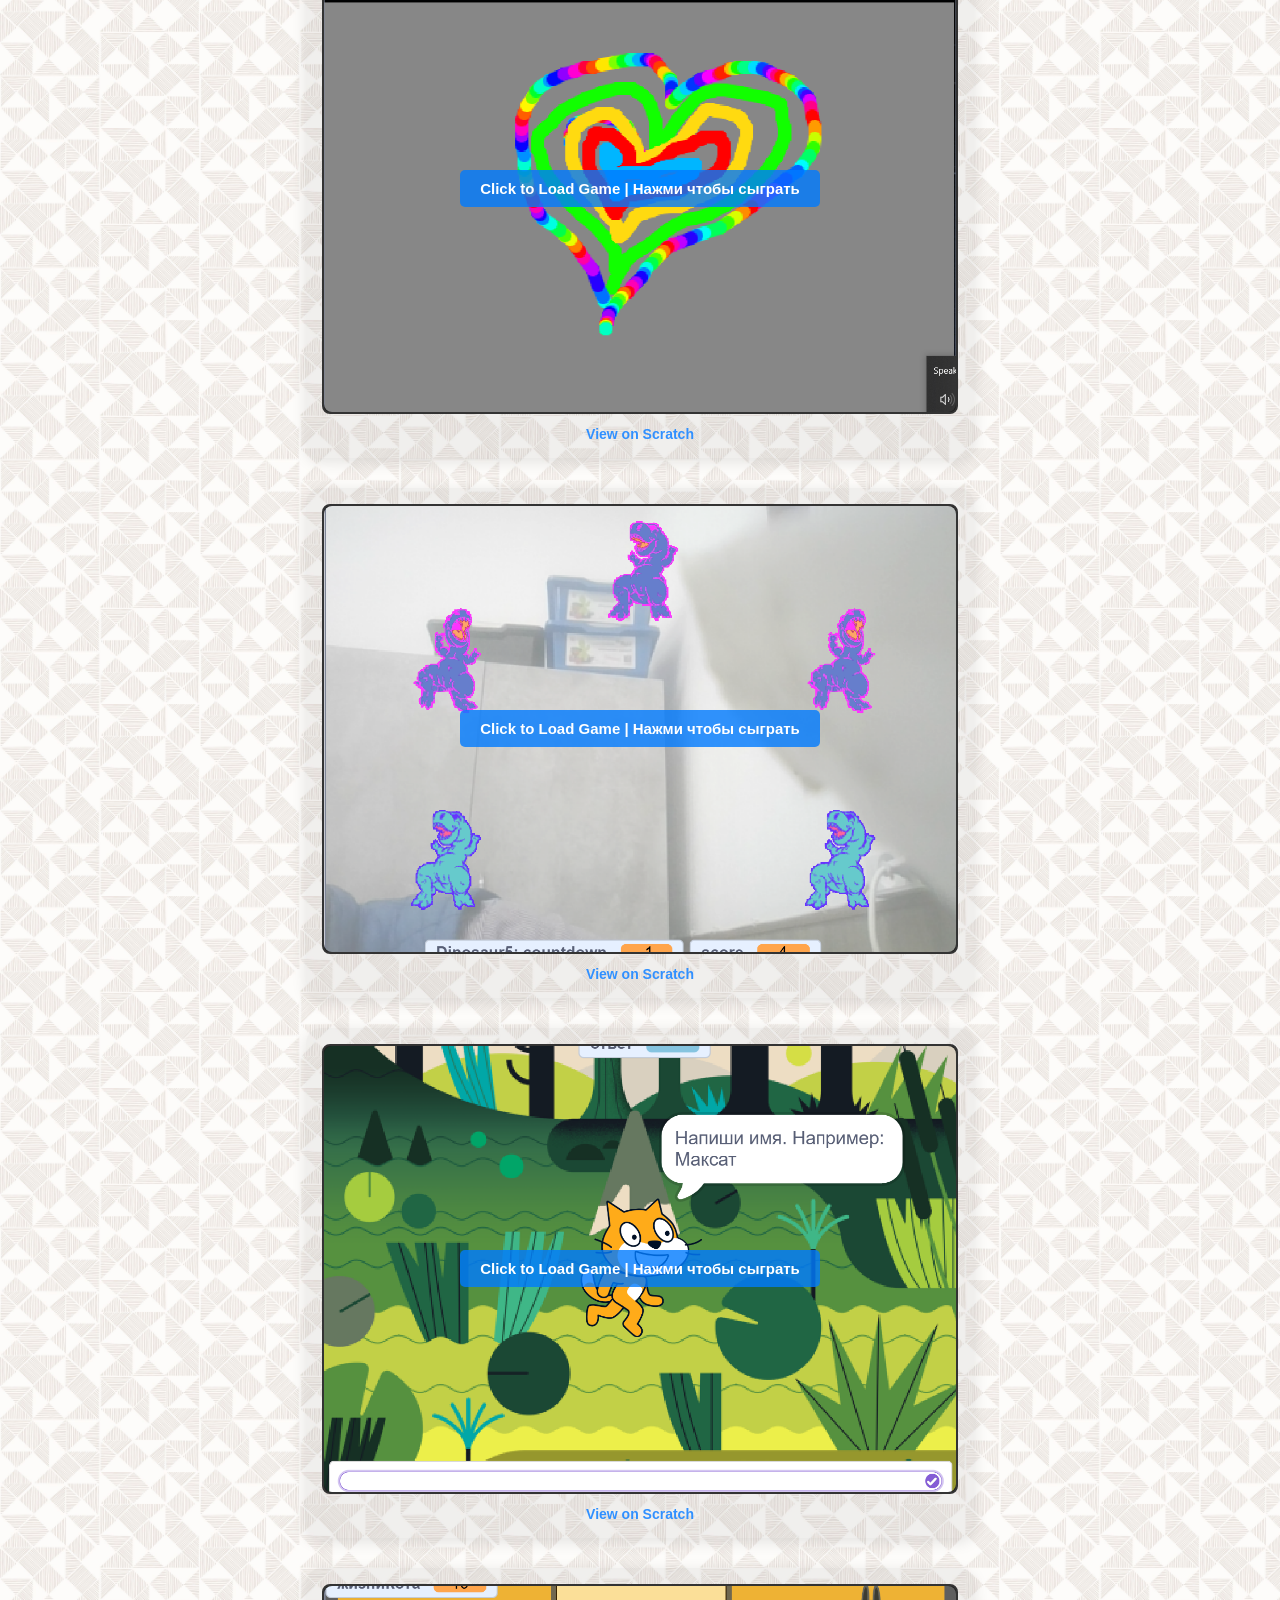
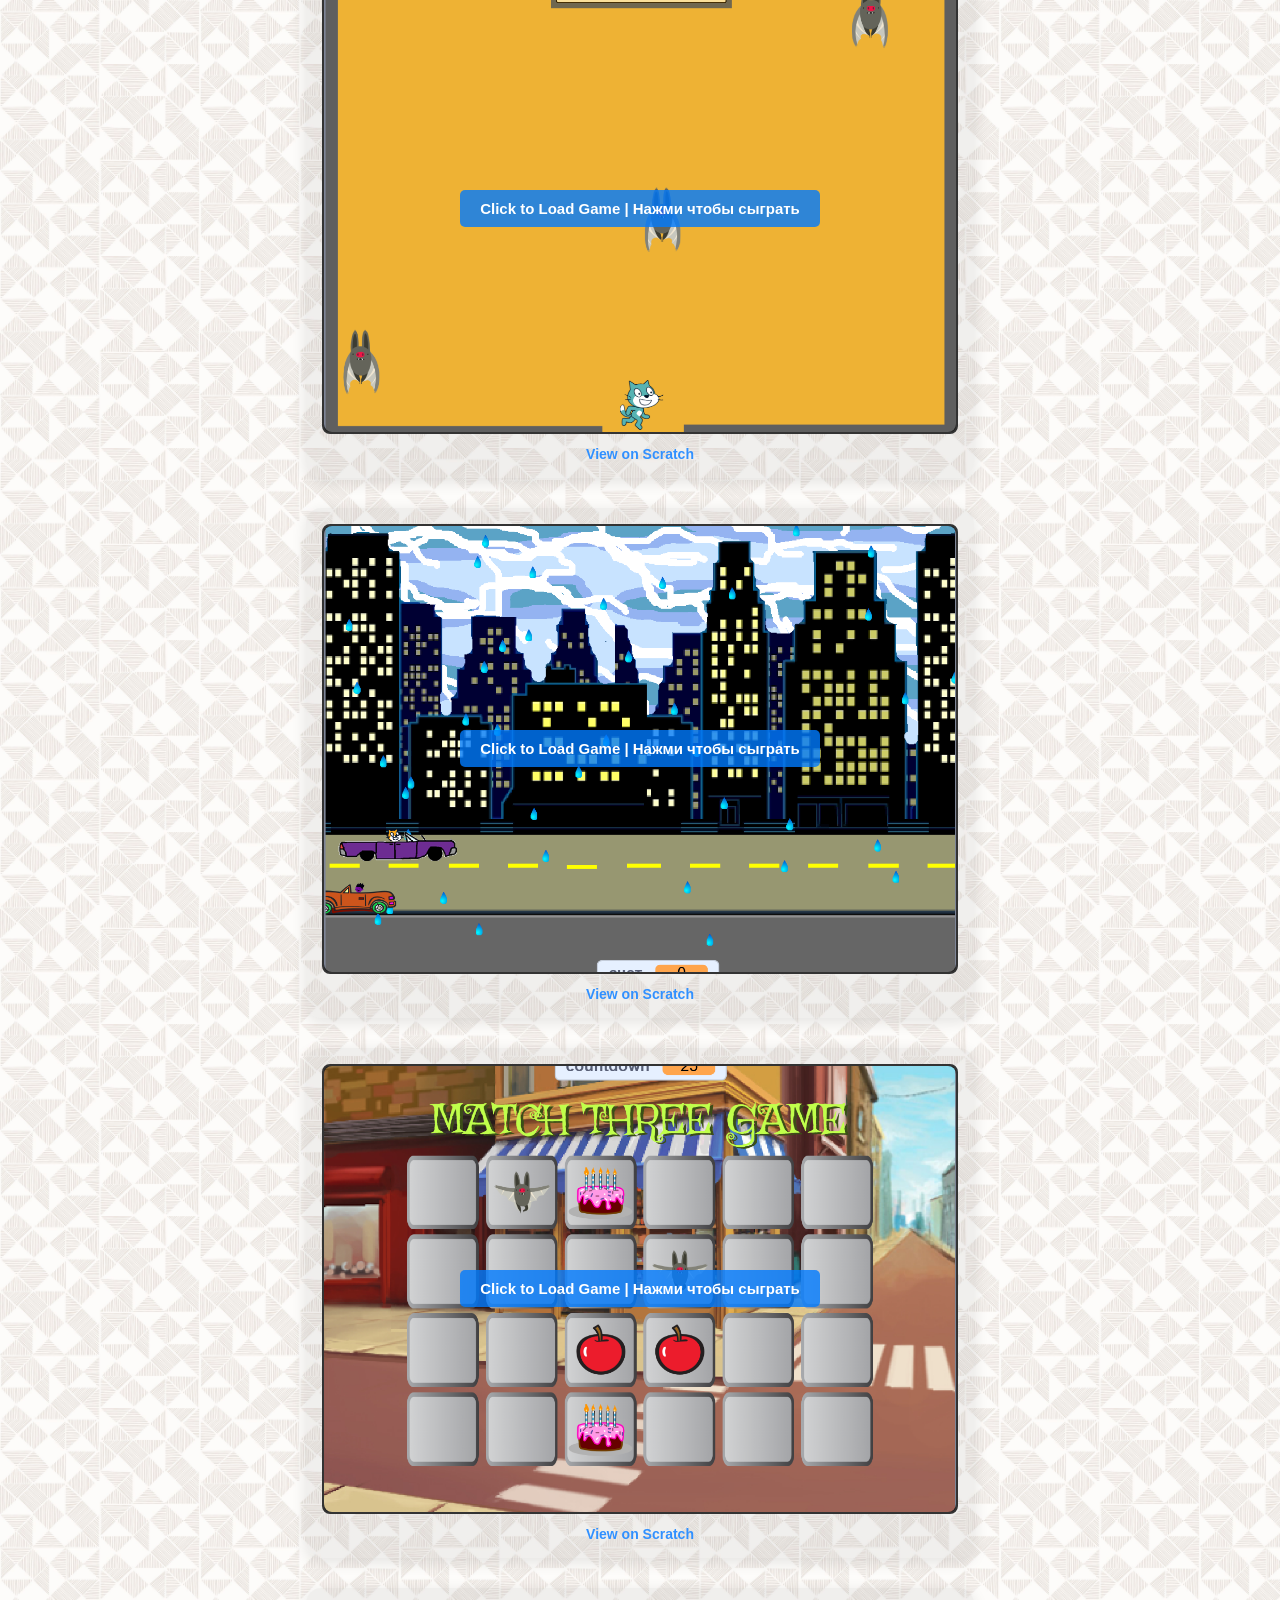
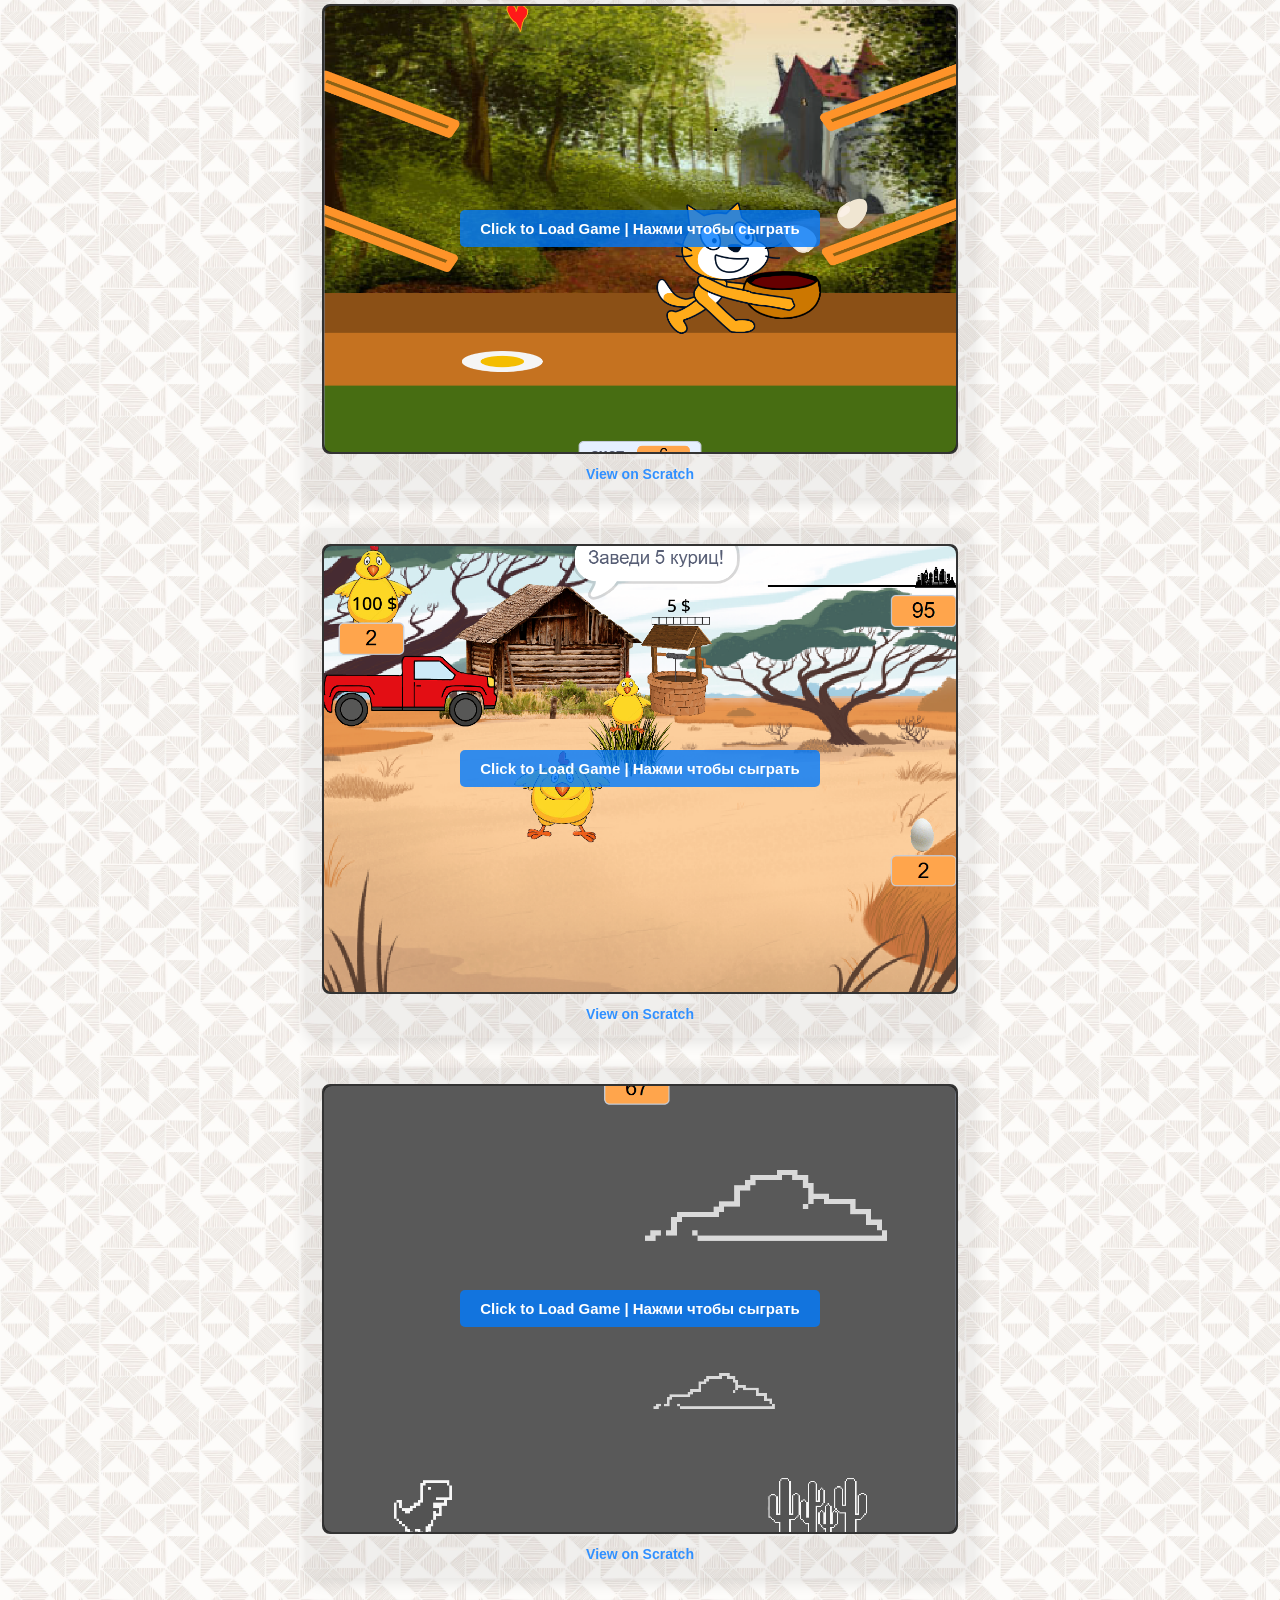
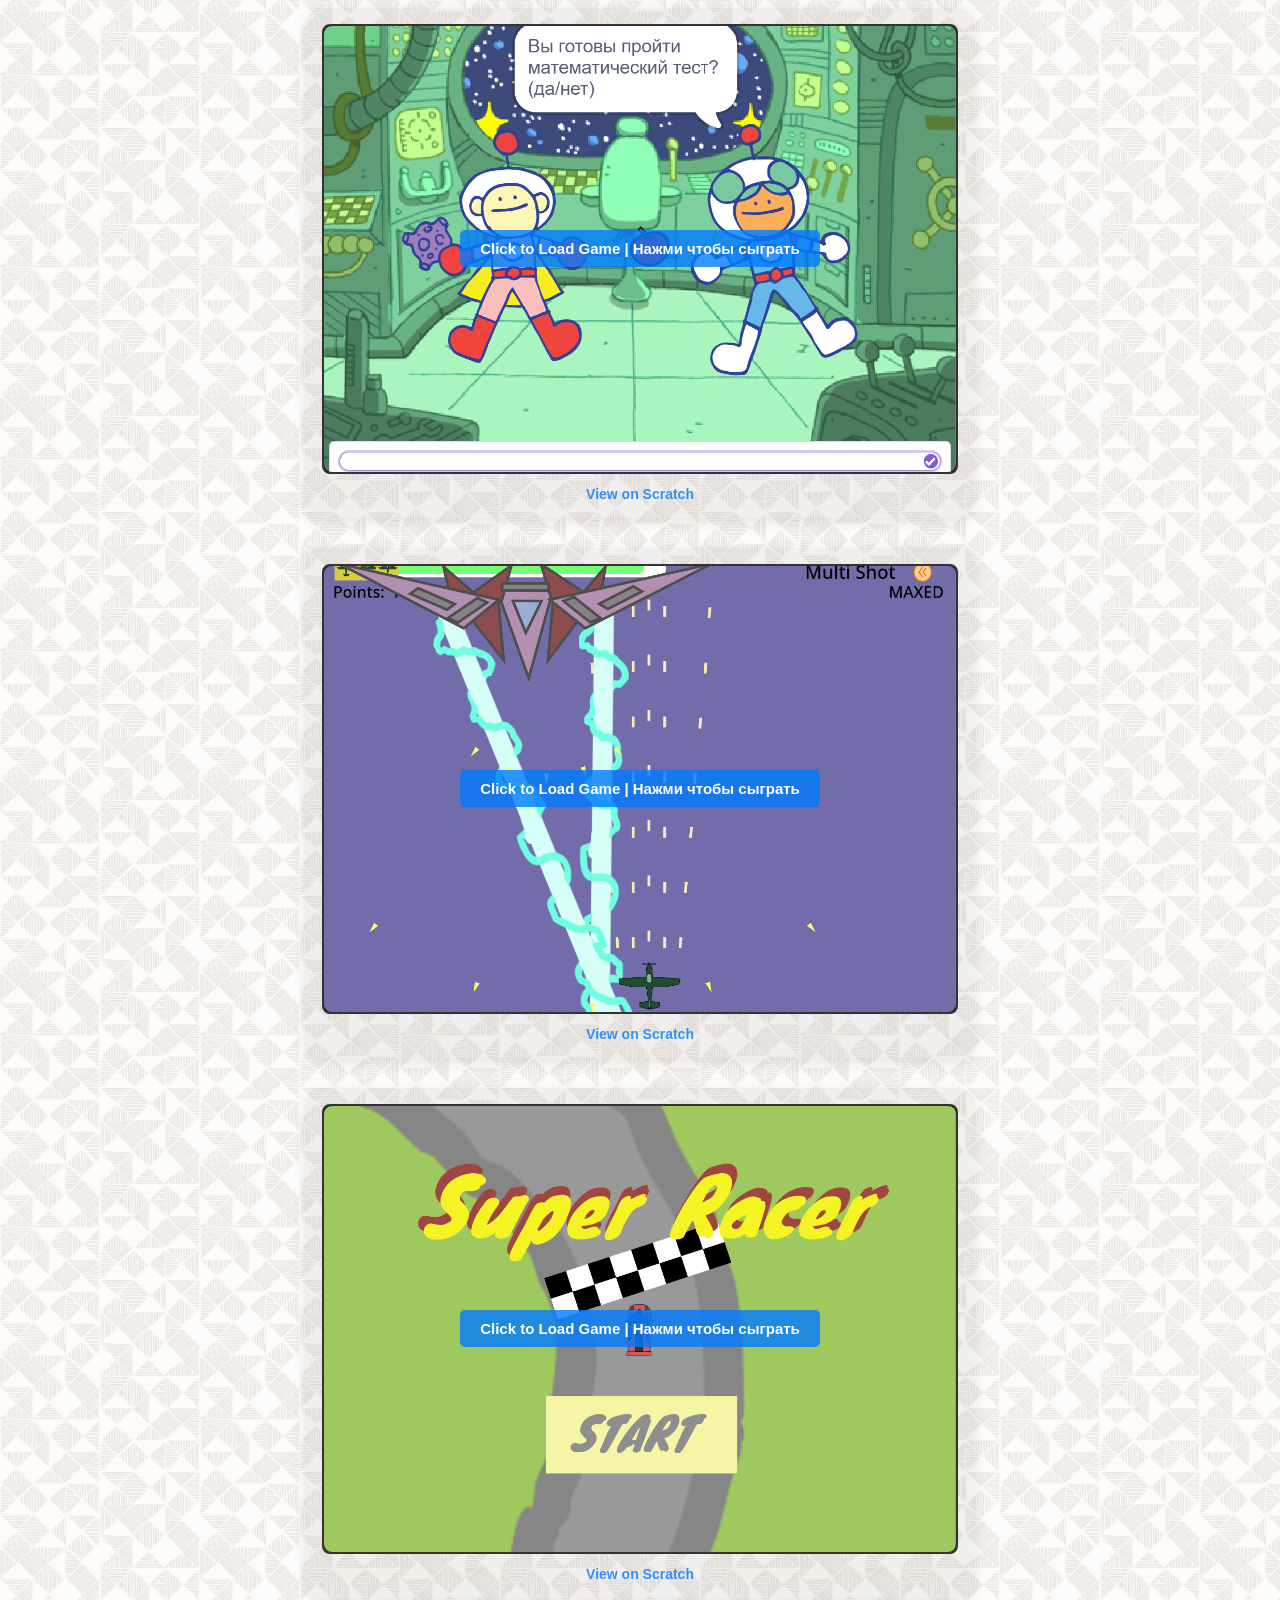
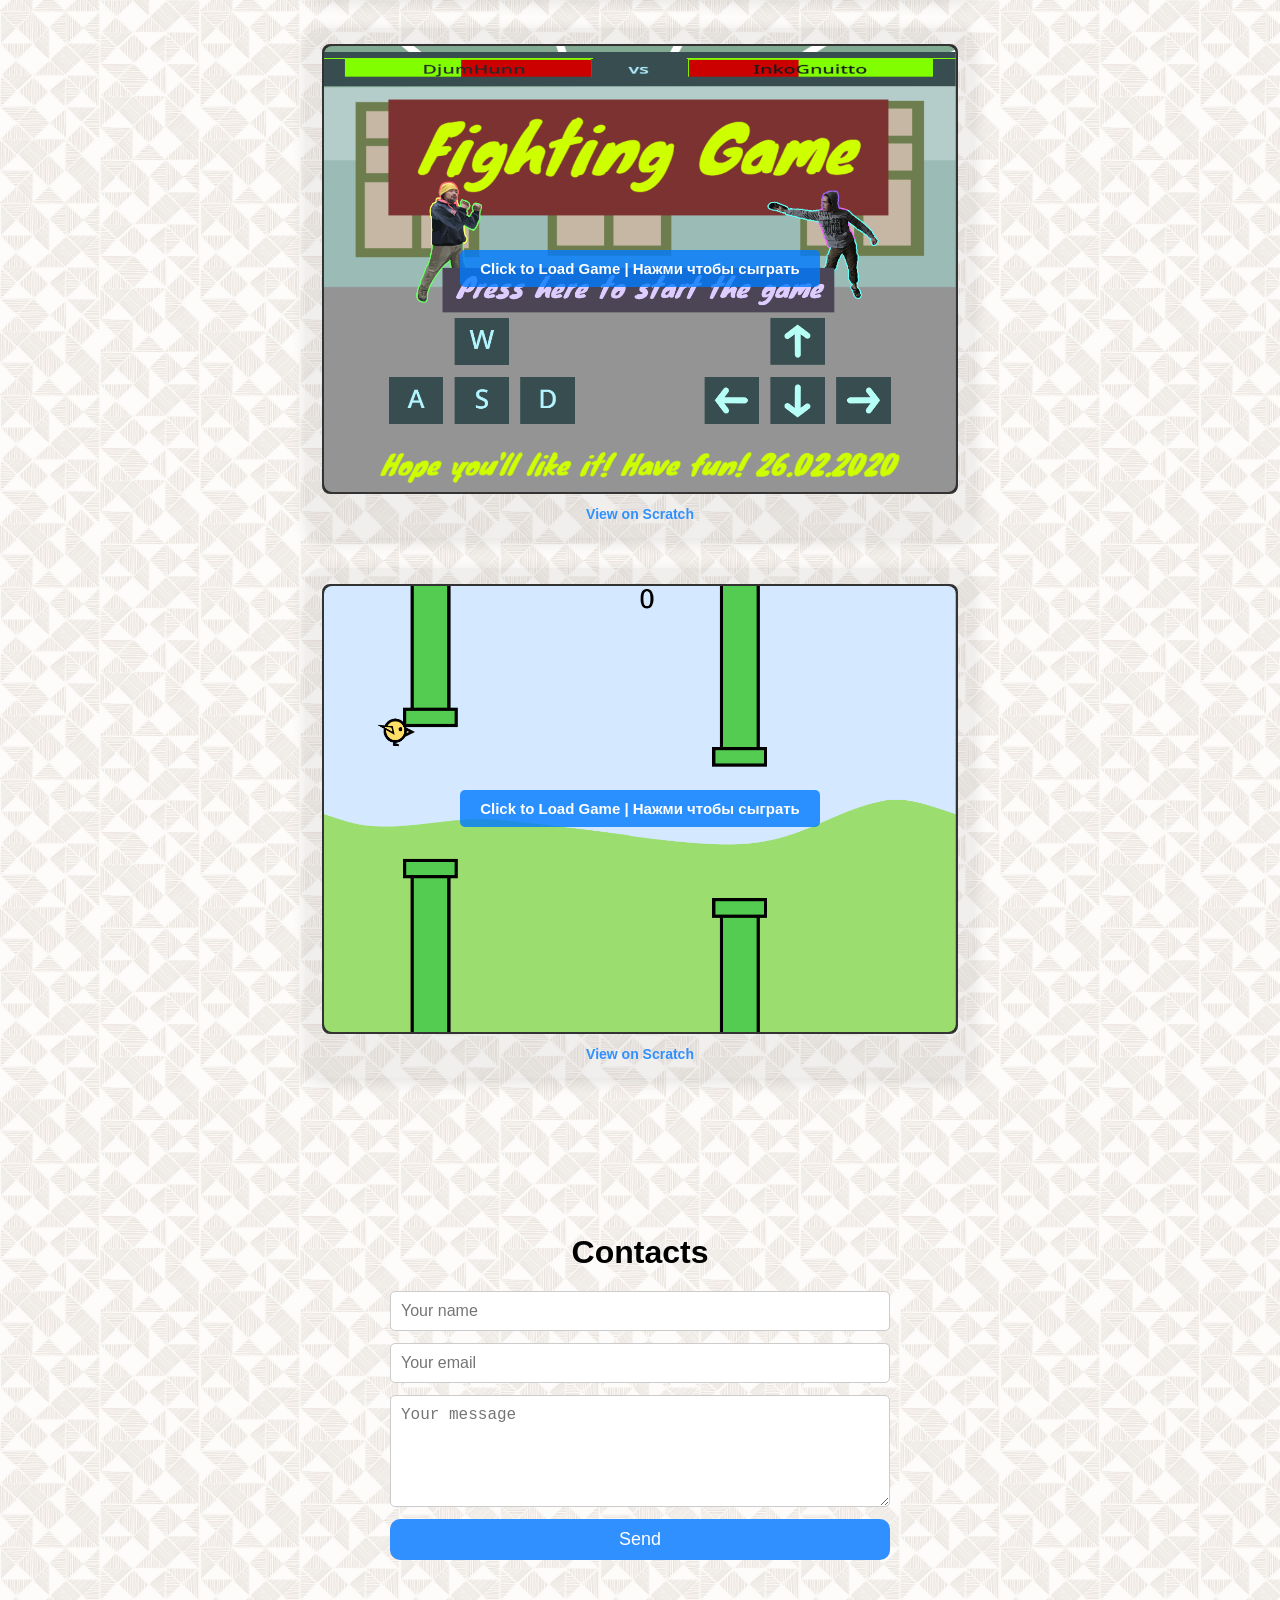
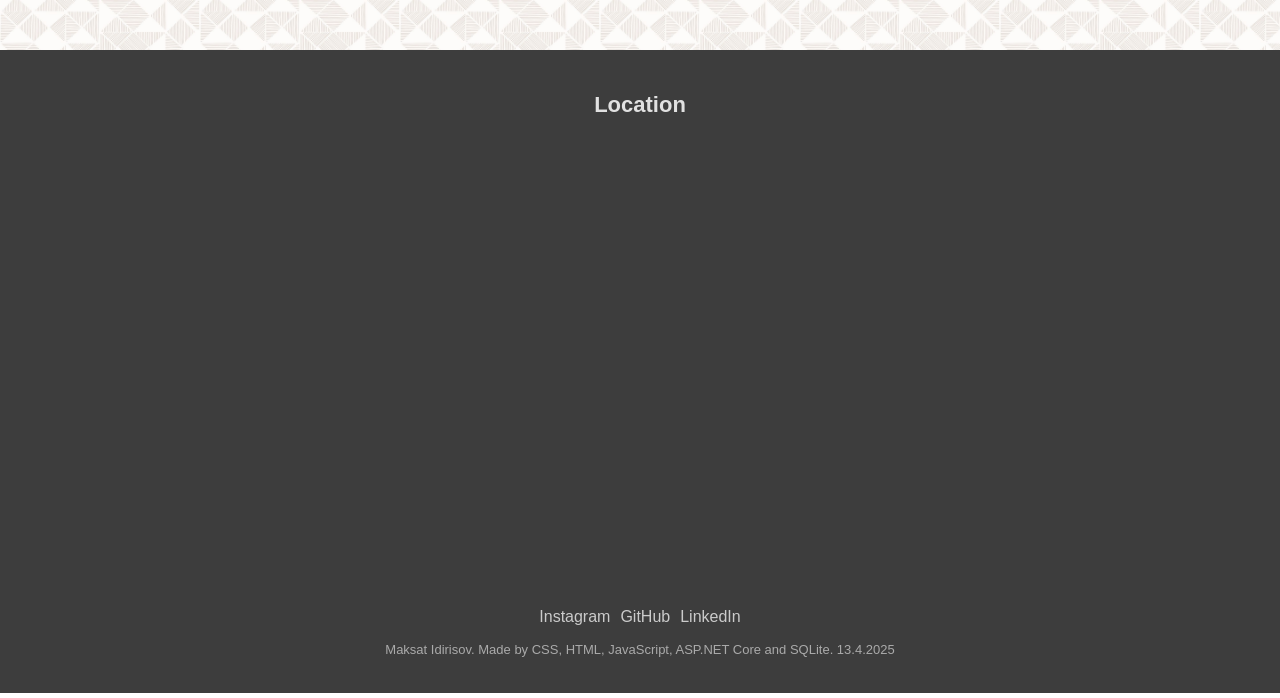
==== commit f7e46036: "Finish social media links section with real links" ====
--- a/wwwroot/index.html
+++ b/wwwroot/index.html
@@ -47,11 +47,15 @@
     <!-- ========== "Обо мне" Section ========== -->
     <section class="about" id="about">
         <h2>About me</h2>
+        <!--Full-Stack Developer specializing in building scalable solutions with ASP.NET Core and crafting fluid, user-centric interfaces using React. I bridge the gap between robust backend architecture and modern frontend aesthetics. This web app was made by me using HTML, CSS, JavaScript, ASP.NET Core, SQLite. I also create games as a hobby.-->
         <p>
             I'm a web applications developer. I use ASP.NET Core for web development. 
 			For the frontend I use HTML, CSS, JavaScript, and the React framework. 
             This web app was made by me using HTML, CSS, JavaScript, ASP.NET Core, SQLite. 
-			I also create games as a hobby.
+			<br><br>At Finance Web App project, I was 
+            responsible for frontend and backend. I used pure JavaScript, 
+            and ASP.NET Core MVC for backend. At Theater website, 
+            I was full-stack developer.<br><br>I also create games as a hobby.
         </p>
         <button class="contact-btn" id="contact-btn">Contact me</button>
     </section>
@@ -231,7 +235,7 @@
                     onclick="activateGame(this)">
                     <img src="img/thumbnails/screenShotMyGame (3).jpg" alt="Dosik Infinite Runner game preview">
                     <div class="play-button-overlay">
-                        <span>Click to Load Game</span><!--Dosik runner-->
+                        <span>Click to Load Game | Нажми чтобы сыграть</span><!--Dosik runner-->
                     </div>
                 </div>
                 <a href="https://maxatidsolodev.itch.io/dosik-infinite-runner" target="_blank">View on itch.io</a>
@@ -242,7 +246,7 @@
                     onclick="activateGame(this)">
                     <img src="img/thumbnails/screenShotMyGame (22).jpg" alt="ART Quiz game preview">
                     <div class="play-button-overlay">
-                        <span>Click to Load Game</span><!--ART Quiz-->
+                        <span>Click to Load Game | Нажми чтобы сыграть</span><!--ART Quiz-->
                     </div>
                 </div>
                 <a href="https://bulbulsup.itch.io/historyofartquiz" target="_blank">View on itch.io</a>
@@ -253,7 +257,7 @@
                     onclick="activateGame(this)">
                     <img src="img/thumbnails/screenShotMyGame (15).jpg" alt="Y.A.F.G. game preview">
                     <div class="play-button-overlay">
-                        <span>Click to Load Game</span><!--Y.A.F.G.-->
+                        <span>Click to Load Game | Нажми чтобы сыграть</span><!--Y.A.F.G.-->
                     </div>
                 </div>
                 <a href="https://bulbulsup.itch.io/yet-another-fighting-game-yafg" target="_blank">View on itch.io</a>
@@ -264,7 +268,7 @@
                     onclick="activateGame(this)">
                     <img src="img/thumbnails/worldOfTanks.jpg" alt="World of Tanks game preview">
                     <div class="play-button-overlay">
-                        <span>Click to Load Game</span><!--world of tanks-->
+                        <span>Click to Load Game | Нажми чтобы сыграть</span><!--world of tanks-->
                     </div>
                 </div>
                 <a href="https://scratch.mit.edu/projects/1188223223/" target="_blank">View on Scratch</a>
@@ -275,7 +279,7 @@
                     onclick="activateGame(this)">
                     <img src="img/thumbnails/Photoshop.png" alt="Photoshop game preview">
                     <div class="play-button-overlay">
-                        <span>Click to Load Game</span><!--photoshop-->
+                        <span>Click to Load Game | Нажми чтобы сыграть</span><!--photoshop-->
                     </div>
                 </div>
                 <a href="https://scratch.mit.edu/projects/1189923861/" target="_blank">View on Scratch</a>
@@ -286,7 +290,7 @@
                     onclick="activateGame(this)">
                     <img src="img/thumbnails/VideoExtension.png" alt="Video extention game preview">
                     <div class="play-button-overlay">
-                        <span>Click to Load Game</span><!--video extention-->
+                        <span>Click to Load Game | Нажми чтобы сыграть</span><!--video extention-->
                     </div>
                 </div>
                 <a href="https://scratch.mit.edu/projects/1213242263/embed" target="_blank">View on Scratch</a>
@@ -297,7 +301,7 @@
                     onclick="activateGame(this)">
                     <img src="img/thumbnails/AudioExtention.png" alt="Audio extention game preview">
                     <div class="play-button-overlay">
-                        <span>Click to Load Game</span><!--audio extention-->
+                        <span>Click to Load Game | Нажми чтобы сыграть</span><!--audio extention-->
                     </div>
                 </div>
                 <a href="https://scratch.mit.edu/projects/1213230649/embed" target="_blank">View on Scratch</a>
@@ -308,7 +312,7 @@
                     onclick="activateGame(this)">
                     <img src="img/thumbnails/RPG_nlueCat.png" alt="RPG with green cat game preview">
                     <div class="play-button-overlay">
-                        <span>Click to Load Game</span><!--RPG green cat, with 4 levels-->
+                        <span>Click to Load Game | Нажми чтобы сыграть</span><!--RPG green cat, with 4 levels-->
                     </div>
                 </div>
                 <a href="https://scratch.mit.edu/projects/1113379807/embed" target="_blank">View on Scratch</a>
@@ -319,7 +323,7 @@
                     onclick="activateGame(this)">
                     <img src="img/thumbnails/ridersOnTheStorm.png" alt="Riders on the storm game preview">
                     <div class="play-button-overlay">
-                        <span>Click to Load Game</span><!--Riders on the storm-->
+                        <span>Click to Load Game | Нажми чтобы сыграть</span><!--Riders on the storm-->
                     </div>
                 </div>
                 <a href="https://scratch.mit.edu/projects/993333014/embed" target="_blank">View on Scratch</a>
@@ -330,7 +334,7 @@
                     onclick="activateGame(this)">
                     <img src="img/thumbnails/identicalCard.png" alt="Identical cards game preview">
                     <div class="play-button-overlay">
-                        <span>Click to Load Game</span><!--find identical cards game-->
+                        <span>Click to Load Game | Нажми чтобы сыграть</span><!--find identical cards game-->
                     </div>
                 </div>
                 <a href="https://scratch.mit.edu/projects/978247774/embed" target="_blank">View on Scratch</a>
@@ -341,7 +345,7 @@
                     onclick="activateGame(this)">
                     <img src="img/thumbnails/catchingEggs.png" alt="Catching eggs game preview">
                     <div class="play-button-overlay">
-                        <span>Click to Load Game</span><!--catching eggs game-->
+                        <span>Click to Load Game | Нажми чтобы сыграть</span><!--catching eggs game-->
                     </div>
                 </div>
                 <a href="https://scratch.mit.edu/projects/996923155/embed" target="_blank">View on Scratch</a>
@@ -352,7 +356,7 @@
                     onclick="activateGame(this)">
                     <img src="img/thumbnails/happyFarm.png" alt="Happy farm game preview">
                     <div class="play-button-overlay">
-                        <span>Click to Load Game</span><!--happy farm-->
+                        <span>Click to Load Game | Нажми чтобы сыграть</span><!--happy farm-->
                     </div>
                 </div>
                 <a href="https://scratch.mit.edu/projects/1175888799/embed" target="_blank">View on Scratch</a>
@@ -363,7 +367,7 @@
                     onclick="activateGame(this)">
                     <img src="img/thumbnails/googleDino.png" alt="Google dino game preview">
                     <div class="play-button-overlay">
-                        <span>Click to Load Game</span><!--google dino-->
+                        <span>Click to Load Game | Нажми чтобы сыграть</span><!--google dino-->
                     </div>
                 </div>
                 <a href="https://scratch.mit.edu/projects/975634295/embed" target="_blank">View on Scratch</a>
@@ -374,7 +378,7 @@
                     onclick="activateGame(this)">
                     <img src="img/thumbnails/mathGame.png" alt="Math game preview">
                     <div class="play-button-overlay">
-                        <span>Click to Load Game</span><!--math game-->
+                        <span>Click to Load Game | Нажми чтобы сыграть</span><!--math game-->
                     </div>
                 </div>
                 <a href="https://scratch.mit.edu/projects/1006774019/embed" target="_blank">View on Scratch</a>
@@ -385,7 +389,7 @@
                     onclick="activateGame(this)">
                     <img src="img/thumbnails/ShootThemUp.png" alt="Shoot them up game preview">
                     <div class="play-button-overlay">
-                        <span>Click to Load Game</span><!--shoot them up-->
+                        <span>Click to Load Game | Нажми чтобы сыграть</span><!--shoot them up-->
                     </div>
                 </div>
                 <a href="https://scratch.mit.edu/projects/356770883/embed" target="_blank">View on Scratch</a>
@@ -396,7 +400,7 @@
                     onclick="activateGame(this)">
                     <img src="img/thumbnails/SuperRacer.png" alt="Racing game preview">
                     <div class="play-button-overlay">
-                        <span>Click to Load Game</span><!--racing game-->
+                        <span>Click to Load Game | Нажми чтобы сыграть</span><!--racing game-->
                     </div>
                 </div>
                 <a href="https://scratch.mit.edu/projects/337966513/embed" target="_blank">View on Scratch</a>
@@ -407,7 +411,7 @@
                     onclick="activateGame(this)">
                     <img src="img/thumbnails/FightingGame.png" alt="Fighting game preview">
                     <div class="play-button-overlay">
-                        <span>Click to Load Game</span><!--fighting game-->
+                        <span>Click to Load Game | Нажми чтобы сыграть</span><!--fighting game-->
                     </div>
                 </div>
                 <a href="https://scratch.mit.edu/projects/371195825/embed" target="_blank">View on Scratch</a>
@@ -418,7 +422,7 @@
                     onclick="activateGame(this)">
                     <img src="img/thumbnails/FlappyBird.png" alt="Flappy bird game preview">
                     <div class="play-button-overlay">
-                        <span>Click to Load Game</span><!--flappy bird-->
+                        <span>Click to Load Game | Нажми чтобы сыграть</span><!--flappy bird-->
                     </div>
                 </div>
                 <a href="https://scratch.mit.edu/projects/323391959/embed" target="_blank">View on Scratch</a>
@@ -455,7 +459,7 @@
                     Instagram</a>
                 <a href="https://github.com/ksatksat" target="_blank" rel="noopener noreferrer">
                     GitHub</a>
-                <a href="https://www.linkedin.com/in/yourprofile" target="_blank" rel="noopener noreferrer">
+                <a href="https://www.linkedin.com/in/maxat-id-web-dev" target="_blank" rel="noopener noreferrer">
                     LinkedIn</a>
             </div>
             <div>
--- a/wwwroot/style.css
+++ b/wwwroot/style.css
@@ -12,7 +12,7 @@
 
 body {
     margin: 0;
-    font-family: 'ZCOOL KuaiLe', sans-serif;
+    font-family: 'Roboto', sans-serif;
     background-color: var(--light-color);
     background-image: var(--light-texture);
     background-repeat: repeat;
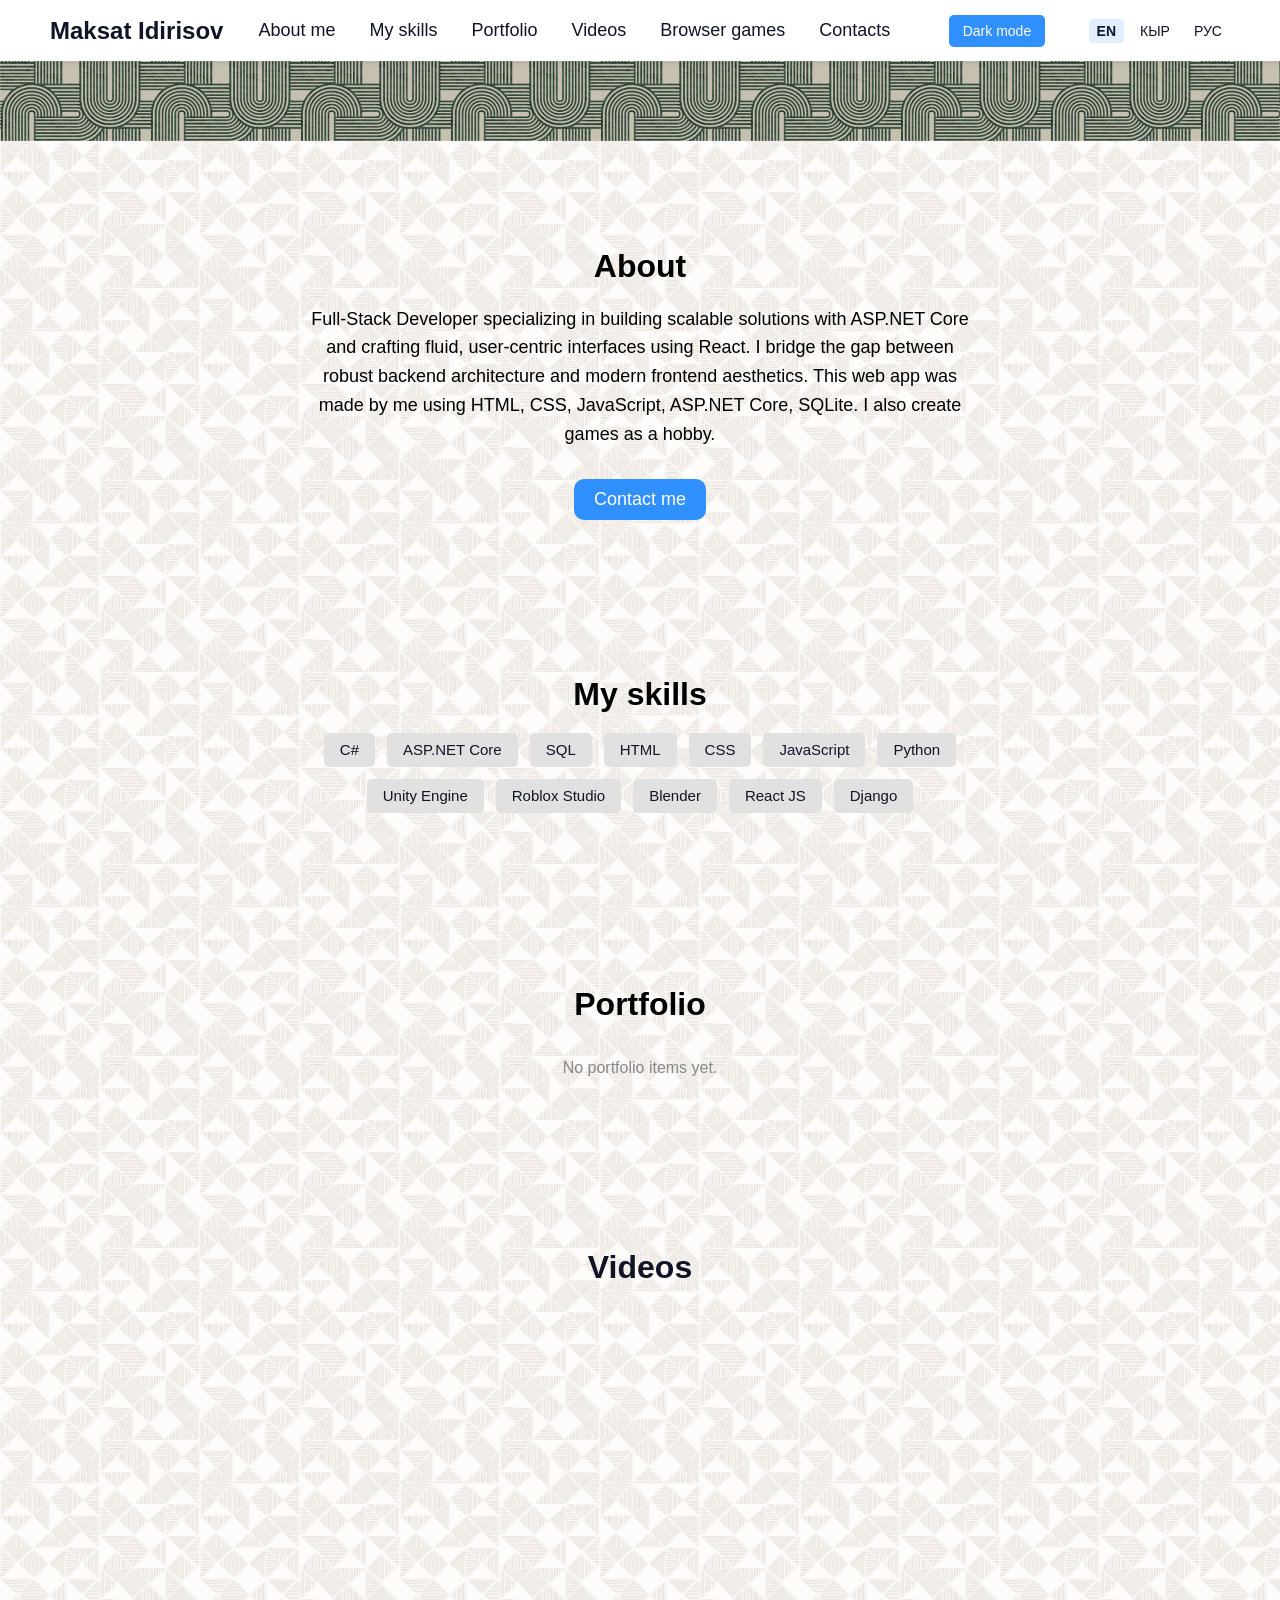
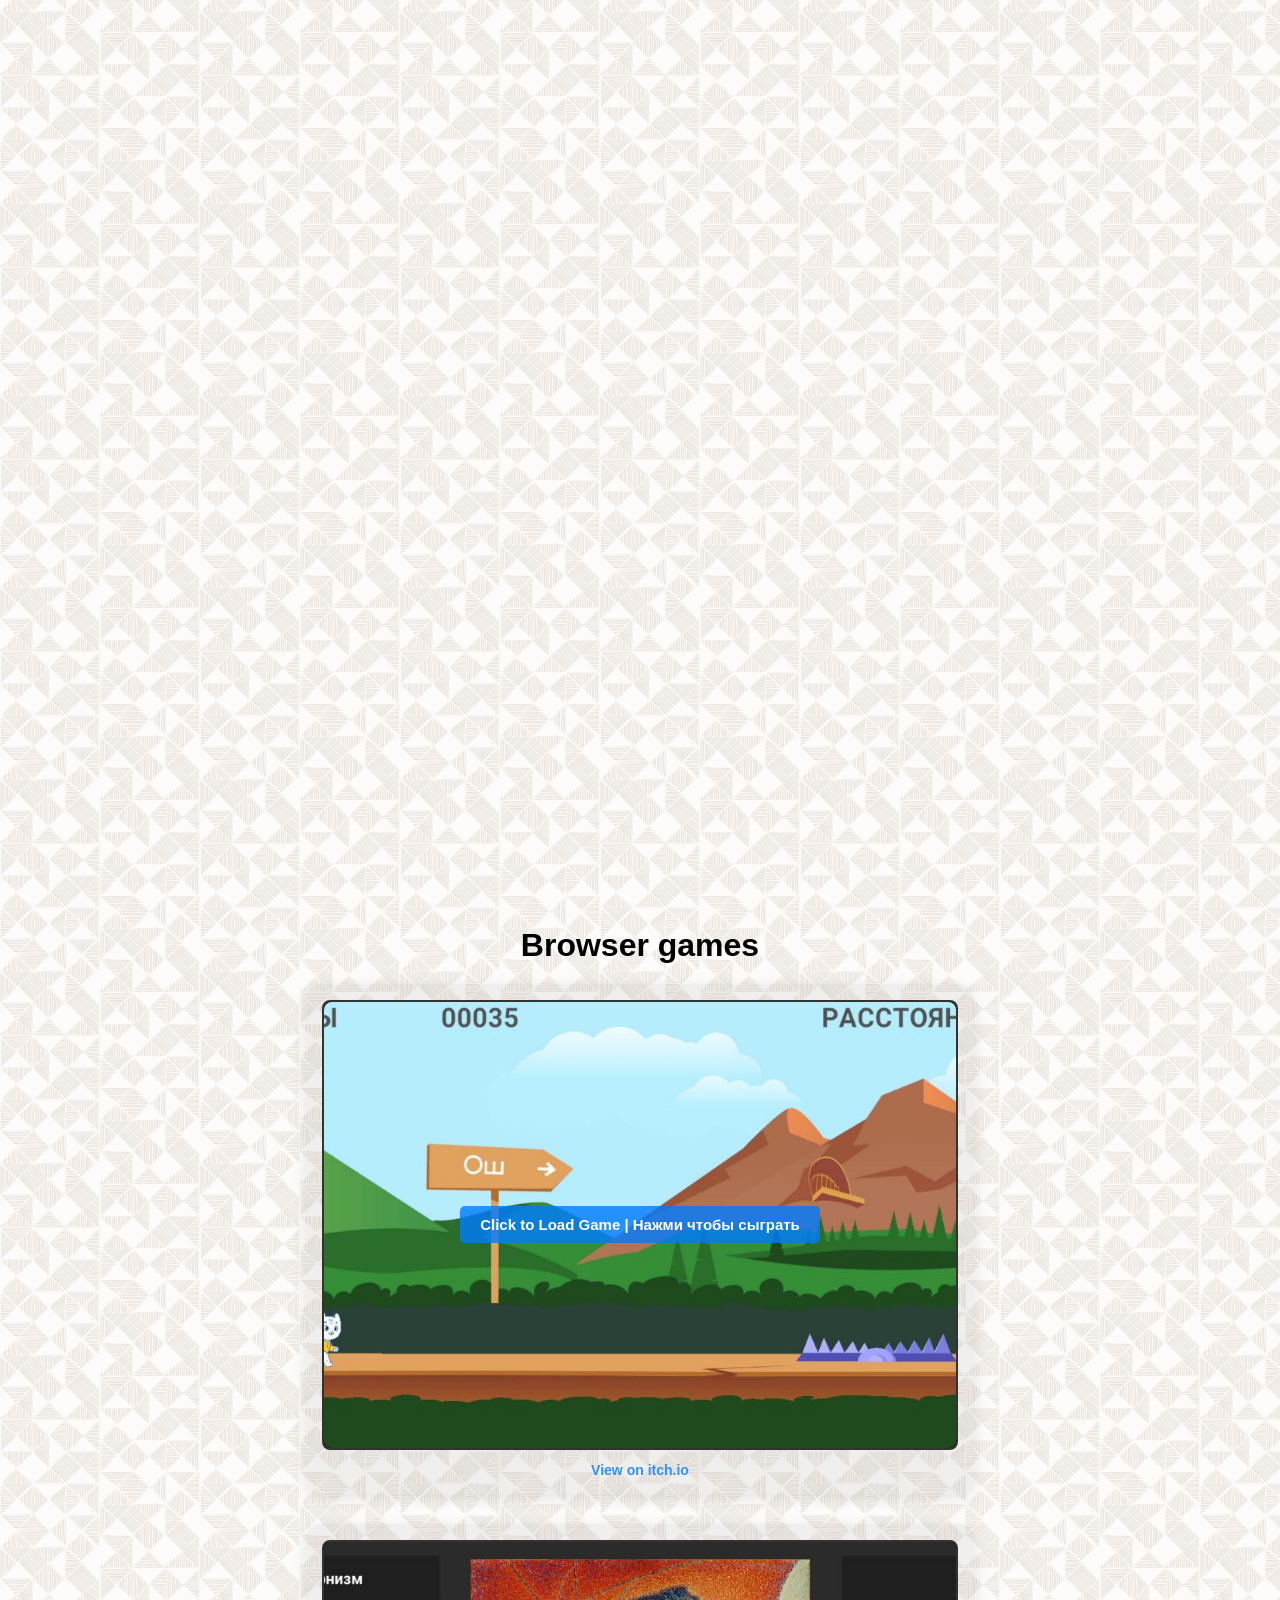
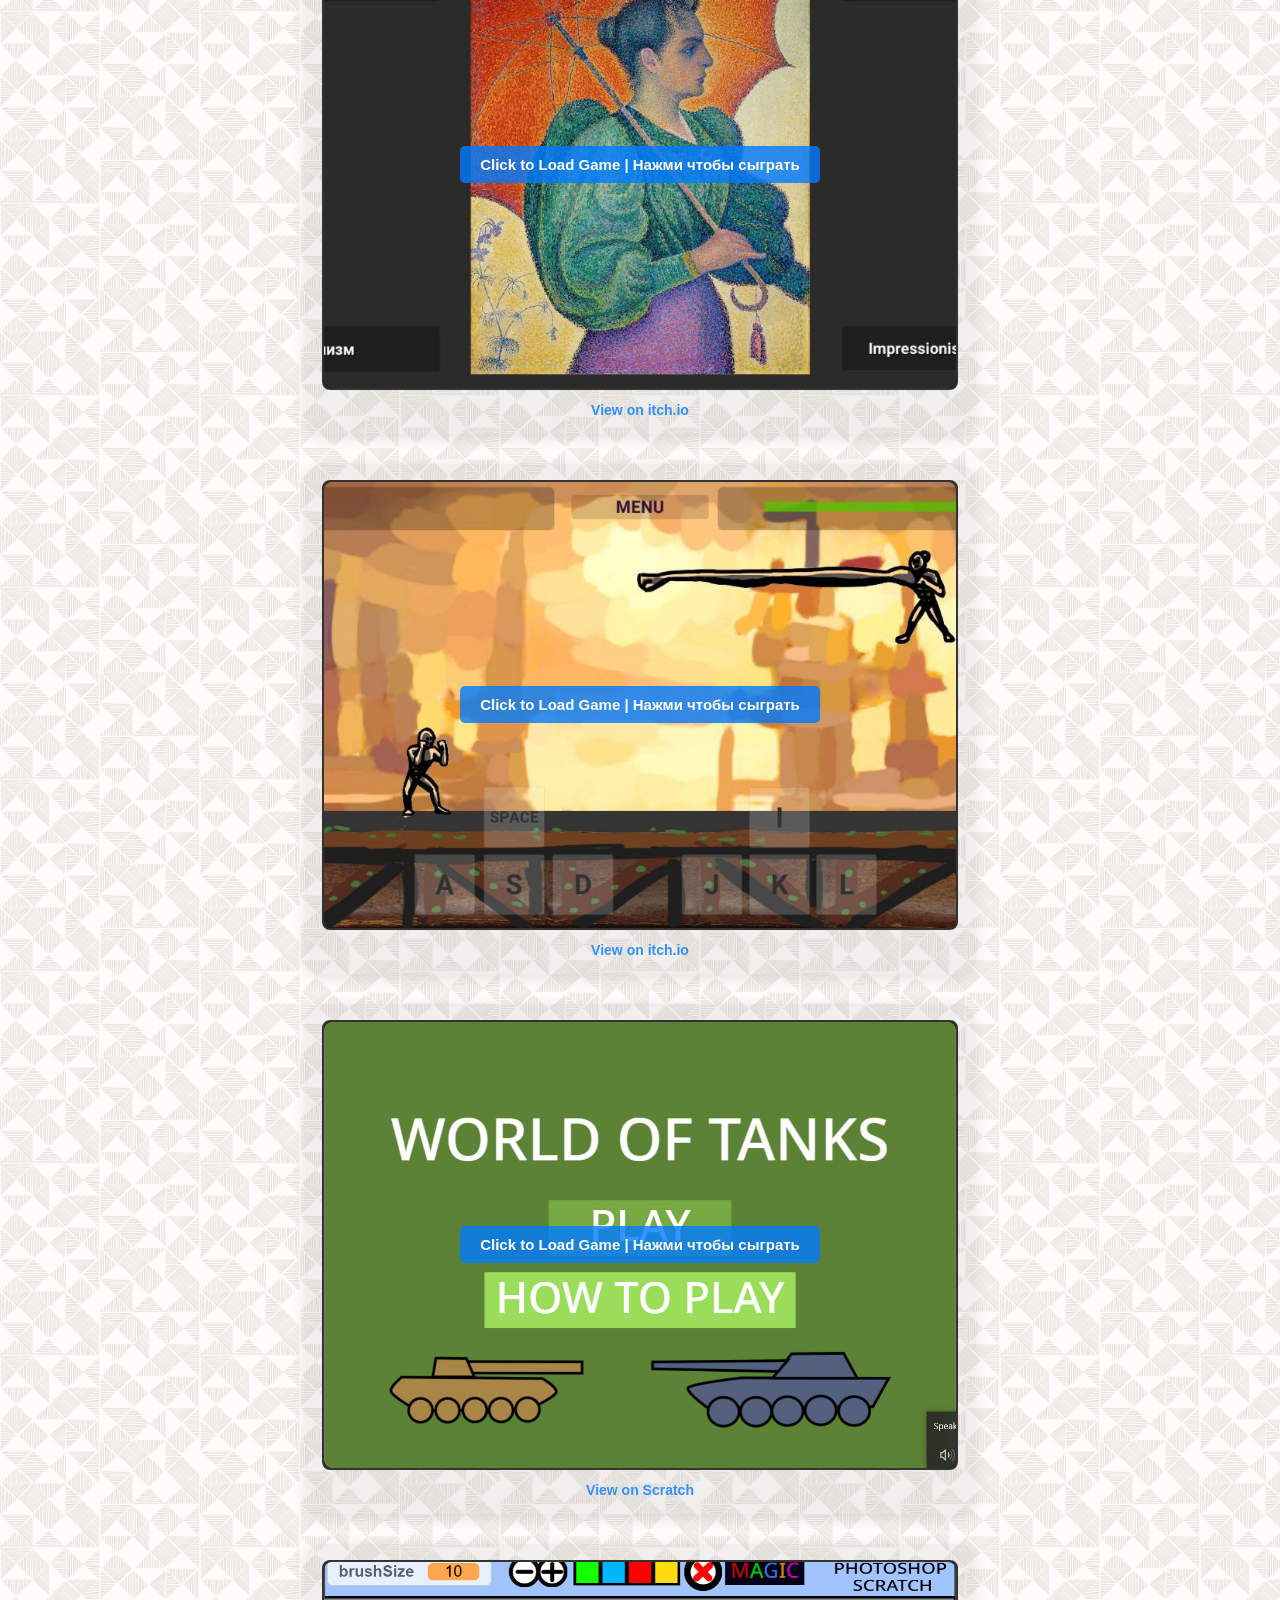
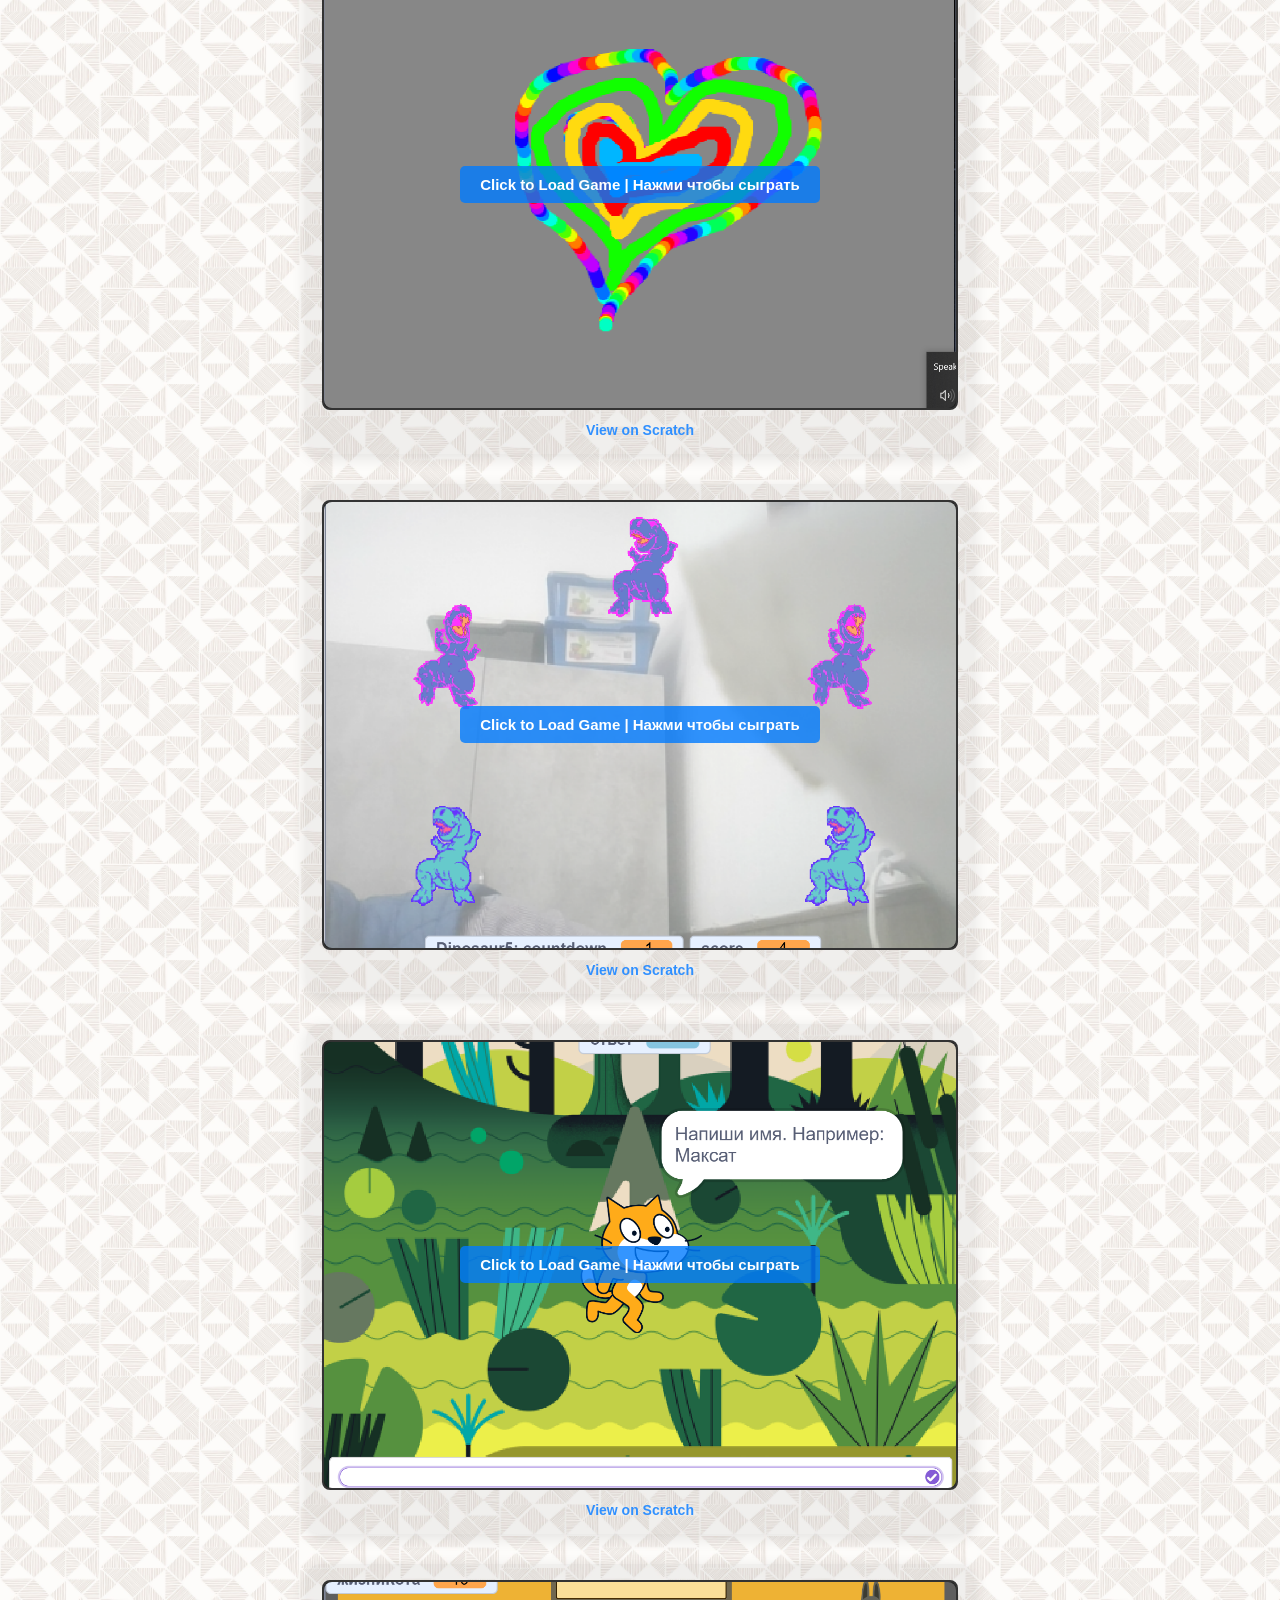
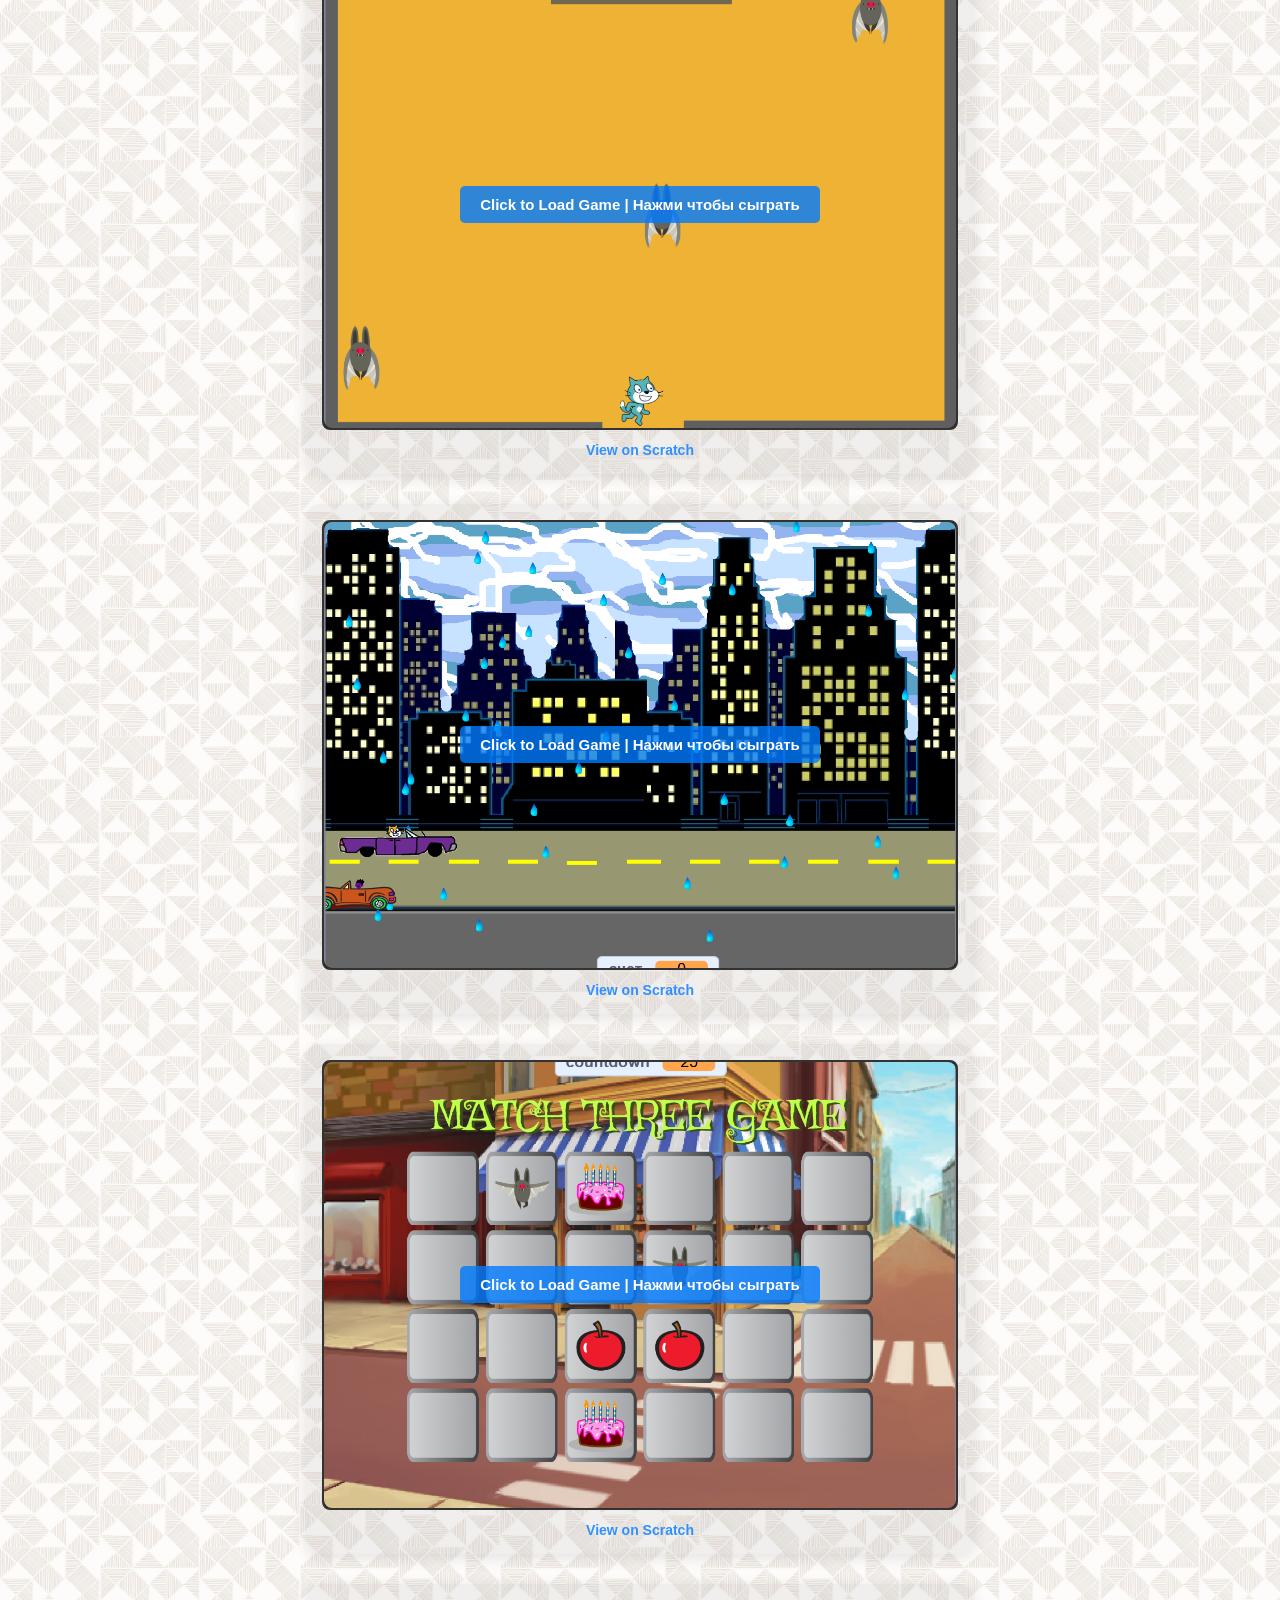
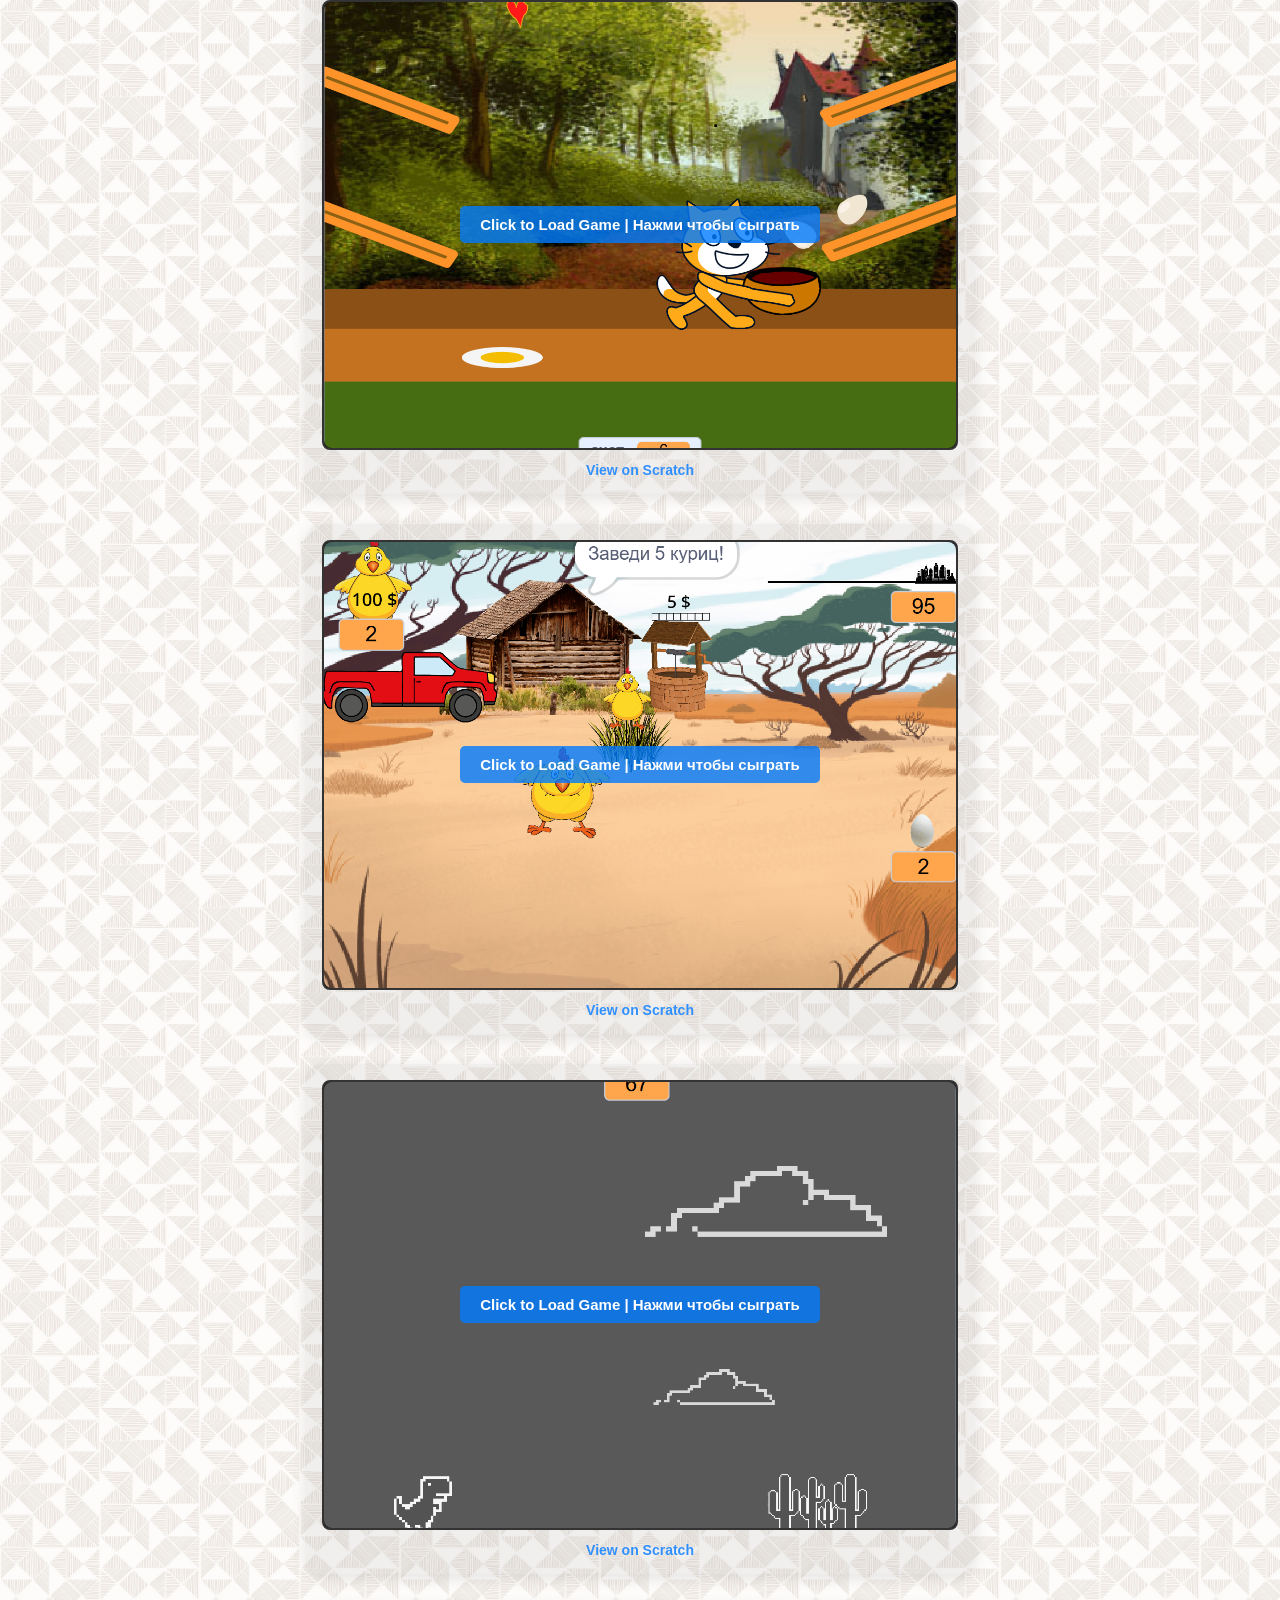
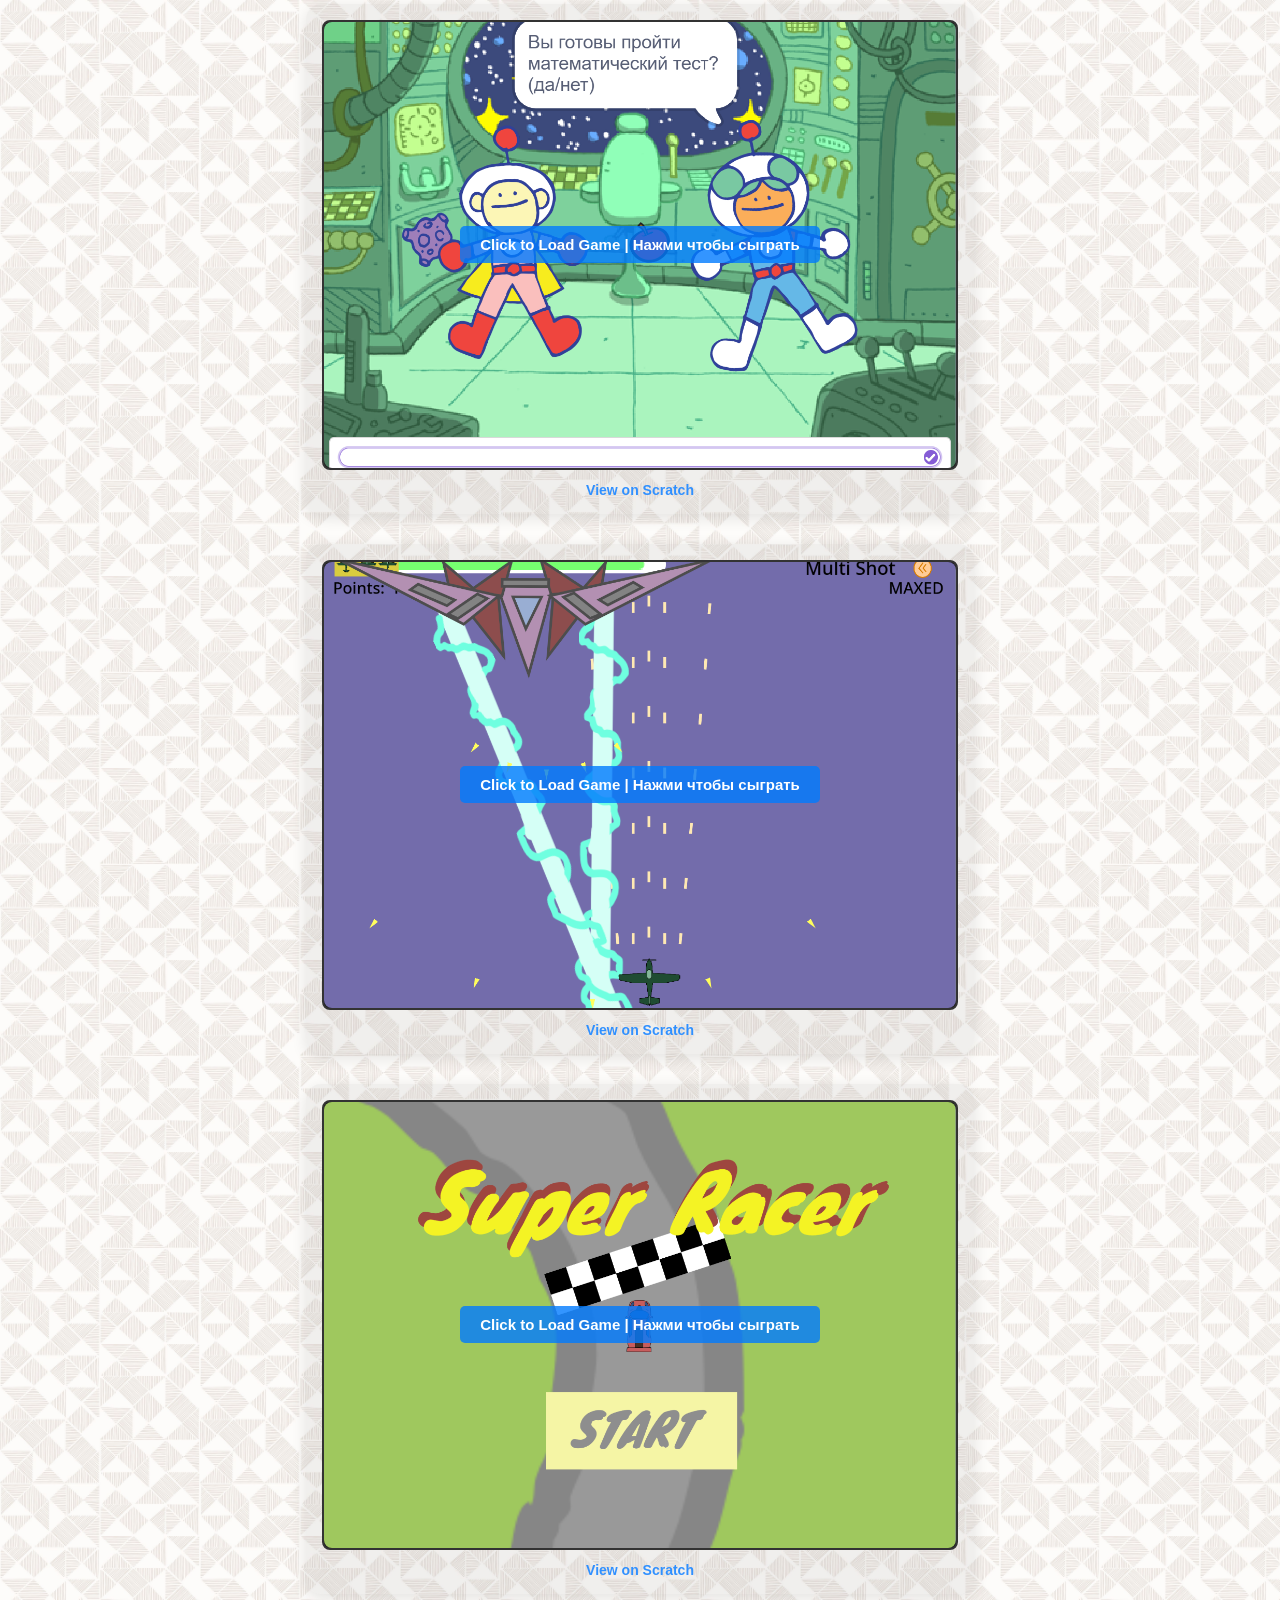
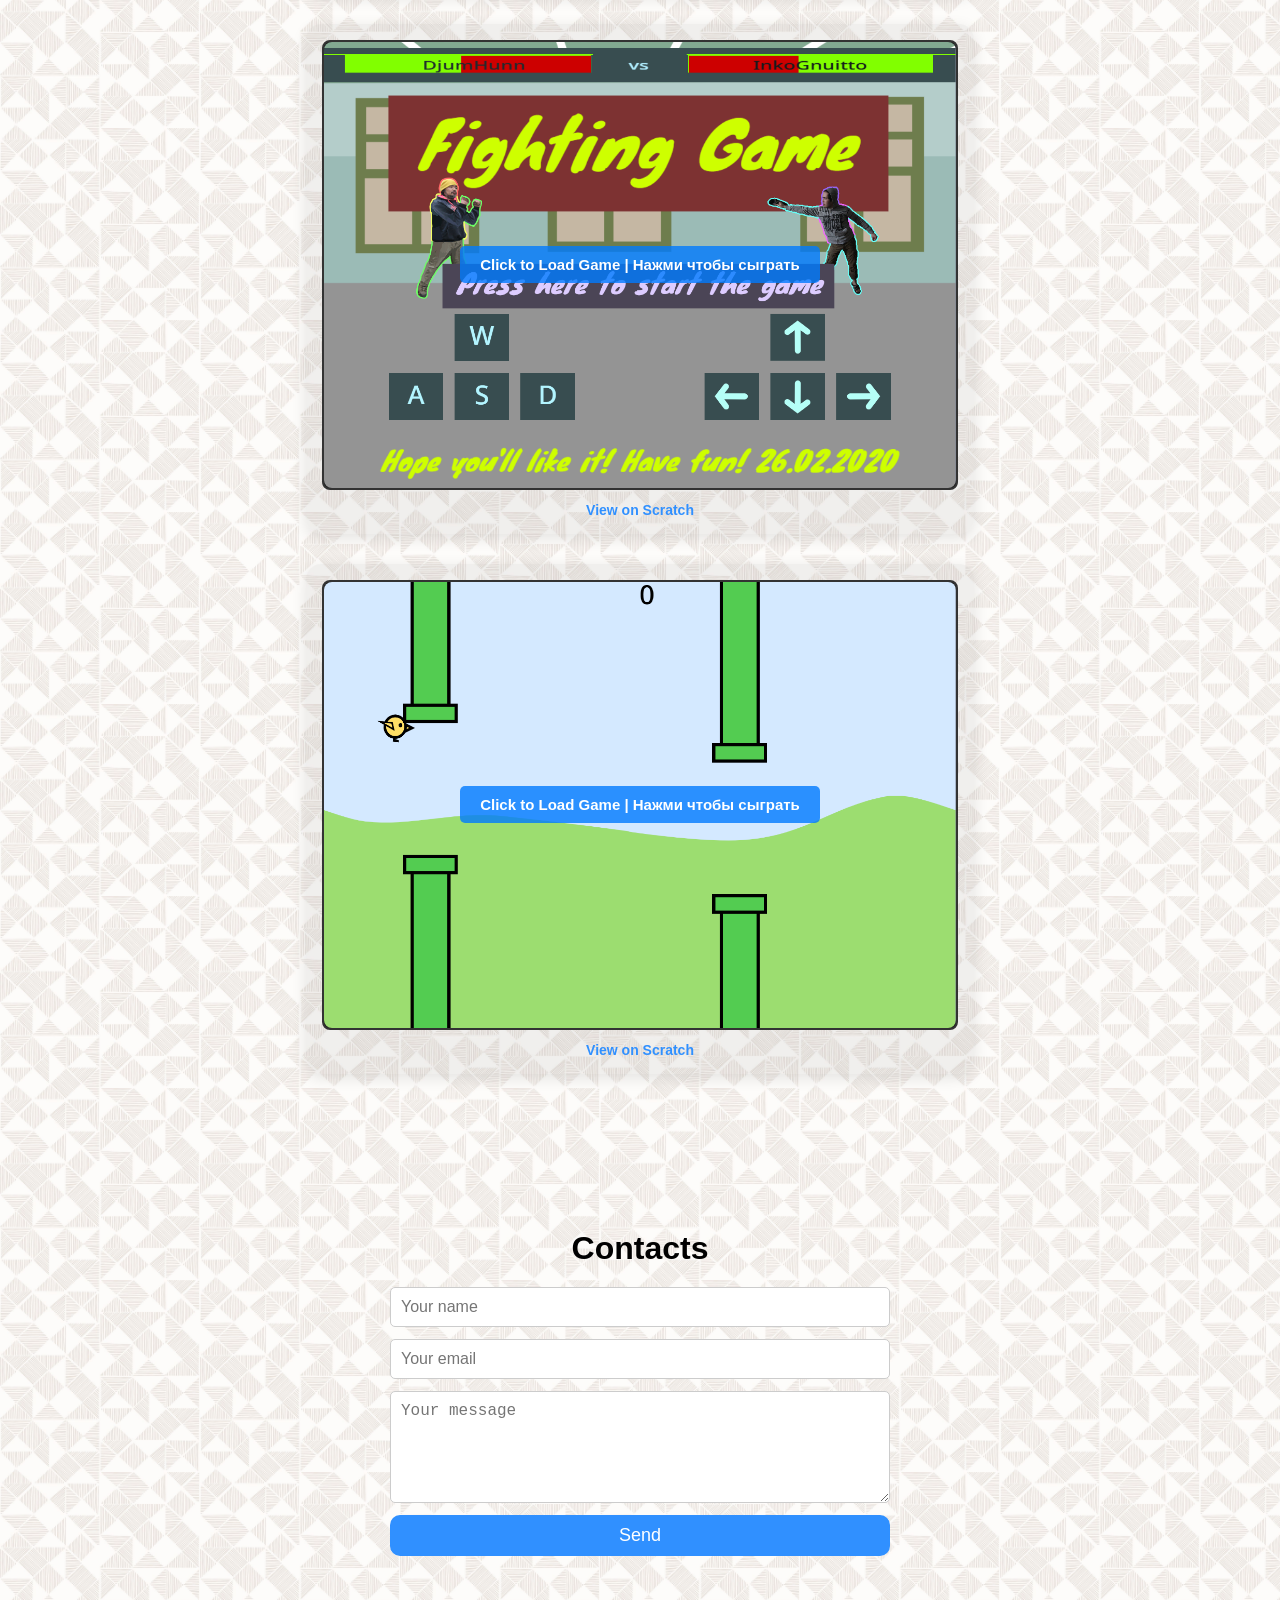
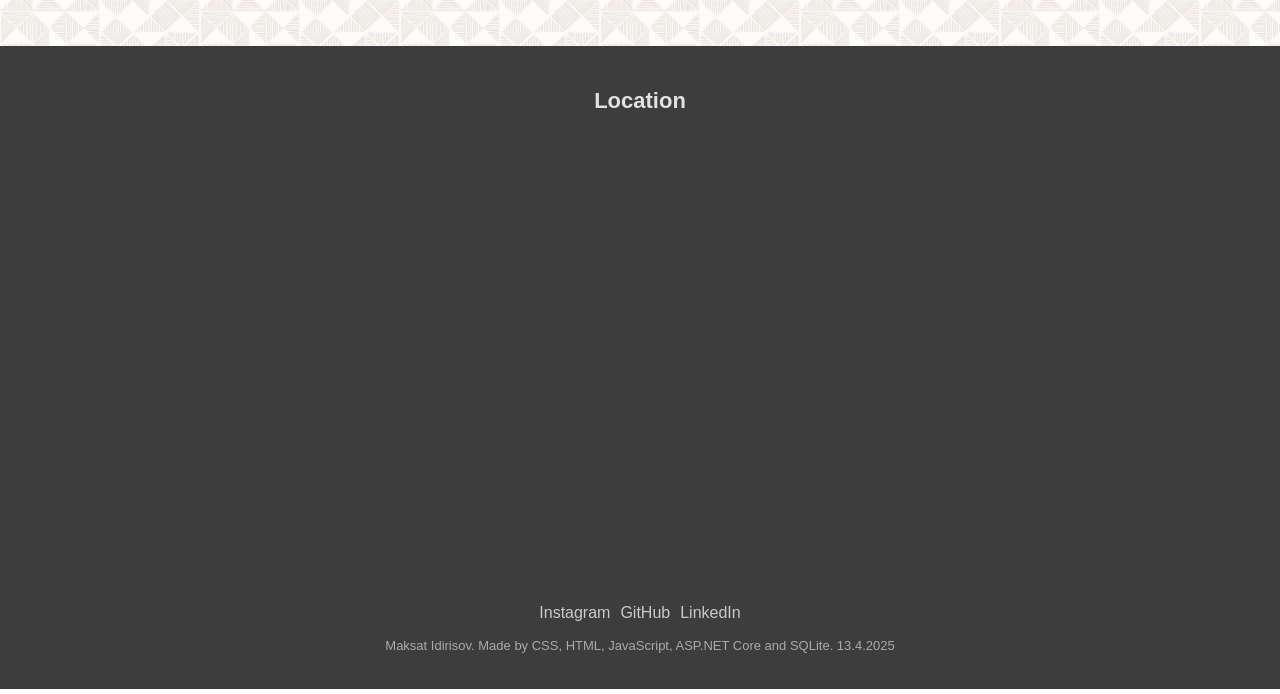
==== commit 13caf87d: "Make po0rtfolio section dynamic and editable through admin page" ====
--- a/wwwroot/index.html
+++ b/wwwroot/index.html
@@ -80,91 +80,11 @@
     <!-- ========== "Портфолио" Section ========== -->
     <section class="portfolio" id="portfolio">
         <h2>Portfolio</h2>
-        <div class="portfolio-grid">
-            <div class="portfolio-item">
-                <img src="img/screenShotMyGame (26).jpg" alt="Проект 1">
-                <h3>Racing game</h3><!--1-->
-                <p>3D game made with Unity.</p>
-                <a href="https://bulbulsup.itch.io/run-from-fire" target="_blank" rel="noopener noreferrer">
-                    Download to Android: "Run From Fire" APK on itch.io
-                </a>
-            </div>
-            <div class="portfolio-item">
-                <img src="img/runner.jpg" alt="Проект 2">
-                <h3>Runner game</h3><!--2-->
-                <p>Unity 2d infinite runner.</p>
-                <a href="https://bulbulsup.itch.io/dosik-v24" target="_blank" rel="noopener noreferrer">
-                    Play this browser game, WEBGL, HTML5 on itch.io
-                </a>
-            </div>
-            <div class="portfolio-item">
-                <img src="img/screenShotMyGame (17).jpg" alt="Проект 3">
-                <h3>Fighting game</h3><!--3-->
-                <p>Unity 2d simple fighting game.</p>
-                <a href="https://bulbulsup.itch.io/yet-another-fighting-game-yafg" target="_blank" rel="noopener noreferrer">
-                    Play this browser game, WEBGL, HTML5 on itch.io
-                </a>
-            </div>
-            <div class="portfolio-item">
-                <img src="img/thumbnails/screenShotMyGame (22).jpg" alt="Проект 4">
-                <h3>Quiz game</h3><!--4-->
-                <p>Made by Unity 2d. This game's main goal is to teach users to know art styles.</p>
-                <a href="https://bulbulsup.itch.io/historyofartquiz" target="_blank" rel="noopener noreferrer">
-                    Check this browser app, WEBGL, HTML5 on itch.io</a>
-            </div>
-            <div class="portfolio-item">
-                <img src="img/sneakersShop.png" alt="Проект 4">
-                <h3>Sneakers Shop web app</h3><!--5-->
-                <p>Small web app, made by ASP.NET Core.</p>
-            </div>
-            <div class="portfolio-item">
-                <img src="img/20220909_092542.jpg" alt="Проект 4">
-                <h3>Comics app</h3><!--6-->
-                <p>Unity app for short comics.</p>
-                <a href="https://bulbulsup.itch.io/interactive-comic-books-made-by-kids" target="_blank" rel="noopener noreferrer">
-                    Check this browser app, WEBGL, HTML5 on itch.io
-                </a>
-            </div>
-            <div class="portfolio-item">
-                <img src="img/spiritBreaker_7.png" alt="Проект 4">
-                <h3>Replica of Spirit Breaker</h3><!--7-->
-                <p>Made for educational purposes by Blender 3d.</p>
-            </div>
-            <div class="portfolio-item">
-                <img src="img/financeApp (4).jpeg" alt="Проект 4">
-                <h3>Finance app</h3><!--8-->
-                <p>App was made by using ASP.NET Core, SQLite, Razor pages, CSS, JavaScript, NGINX, NGROK.</p>
-                <a href="https://unfrizzy-nonmagnetical-elenor.ngrok-free.dev/Home" target="_blank" rel="noopener noreferrer">
-                    Check this web app by this link.
-                </a>
-            </div>
-            <div class="portfolio-item">
-                <img src="img/FPS_Unity_Game.png" alt="Проект 4">
-                <h3>Parkour game</h3><!--9-->
-                <p>Unity Engine 3d game. This is first person view 3d game.</p>
-                <a href="https://github.com/ksatksat/FirstPersonParkurGame" target="_blank" rel="noopener noreferrer">
-                    Check this game by this link on GitHub.
-                </a>
-            </div>
-            <div class="portfolio-item">
-                <img src="img/puppetTheaterWebSite.png" alt="Проект 4">
-                <h3>Web app of 'Puppets Theater'</h3><!--10-->
-                <p>This web app made by HTML, CSS, JS.</p>
-            </div>
-            <div class="portfolio-item">
-                <img src="img/kanban.png" alt="Проект 4">
-                <h3>Kanban web site</h3><!--11-->
-                <p>This web app made by HTML, CSS, JS.</p>
-                <a href="https://github.com/ksatksat/FRONTEND_KanbanApp" target="_blank" rel="noopener noreferrer">
-                    Check this web app by this link on GitHub.
-                </a>
-            </div>
-            <div class="portfolio-item">
-                <img src="img/notepad.png" alt="Проект 4">
-                <h3>Notepad app</h3><!--12-->
-                <p>Replica of classic Notepad app for Windows. Made by using python tkinter for educational purposes.</p>
-            </div>
-        </div>
+        
+        <div class="portfolio-grid" id="portfolio-grid">
+            <!-- items loaded dynamically from database -->
+        </div>
+
     </section>
     <!-- ========== "Видео" Section ========== -->
     <section class="videos" id="videos">
@@ -454,7 +374,7 @@
             <!-- Social Media Links -->
             <div class="social-links">
                 <!--<a href="https://www.facebook.com/yourprofile" target="_blank" rel="noopener noreferrer">
-                    Facebook</a>--><!--facebook is a piece of shit!-->
+                    Facebook</a>-->
                 <a href="https://www.instagram.com/xatma123?igsh=YjJvamtkNmEzaDJt&utm_source=qr" target="_blank" rel="noopener noreferrer">
                     Instagram</a>
                 <a href="https://github.com/ksatksat" target="_blank" rel="noopener noreferrer">
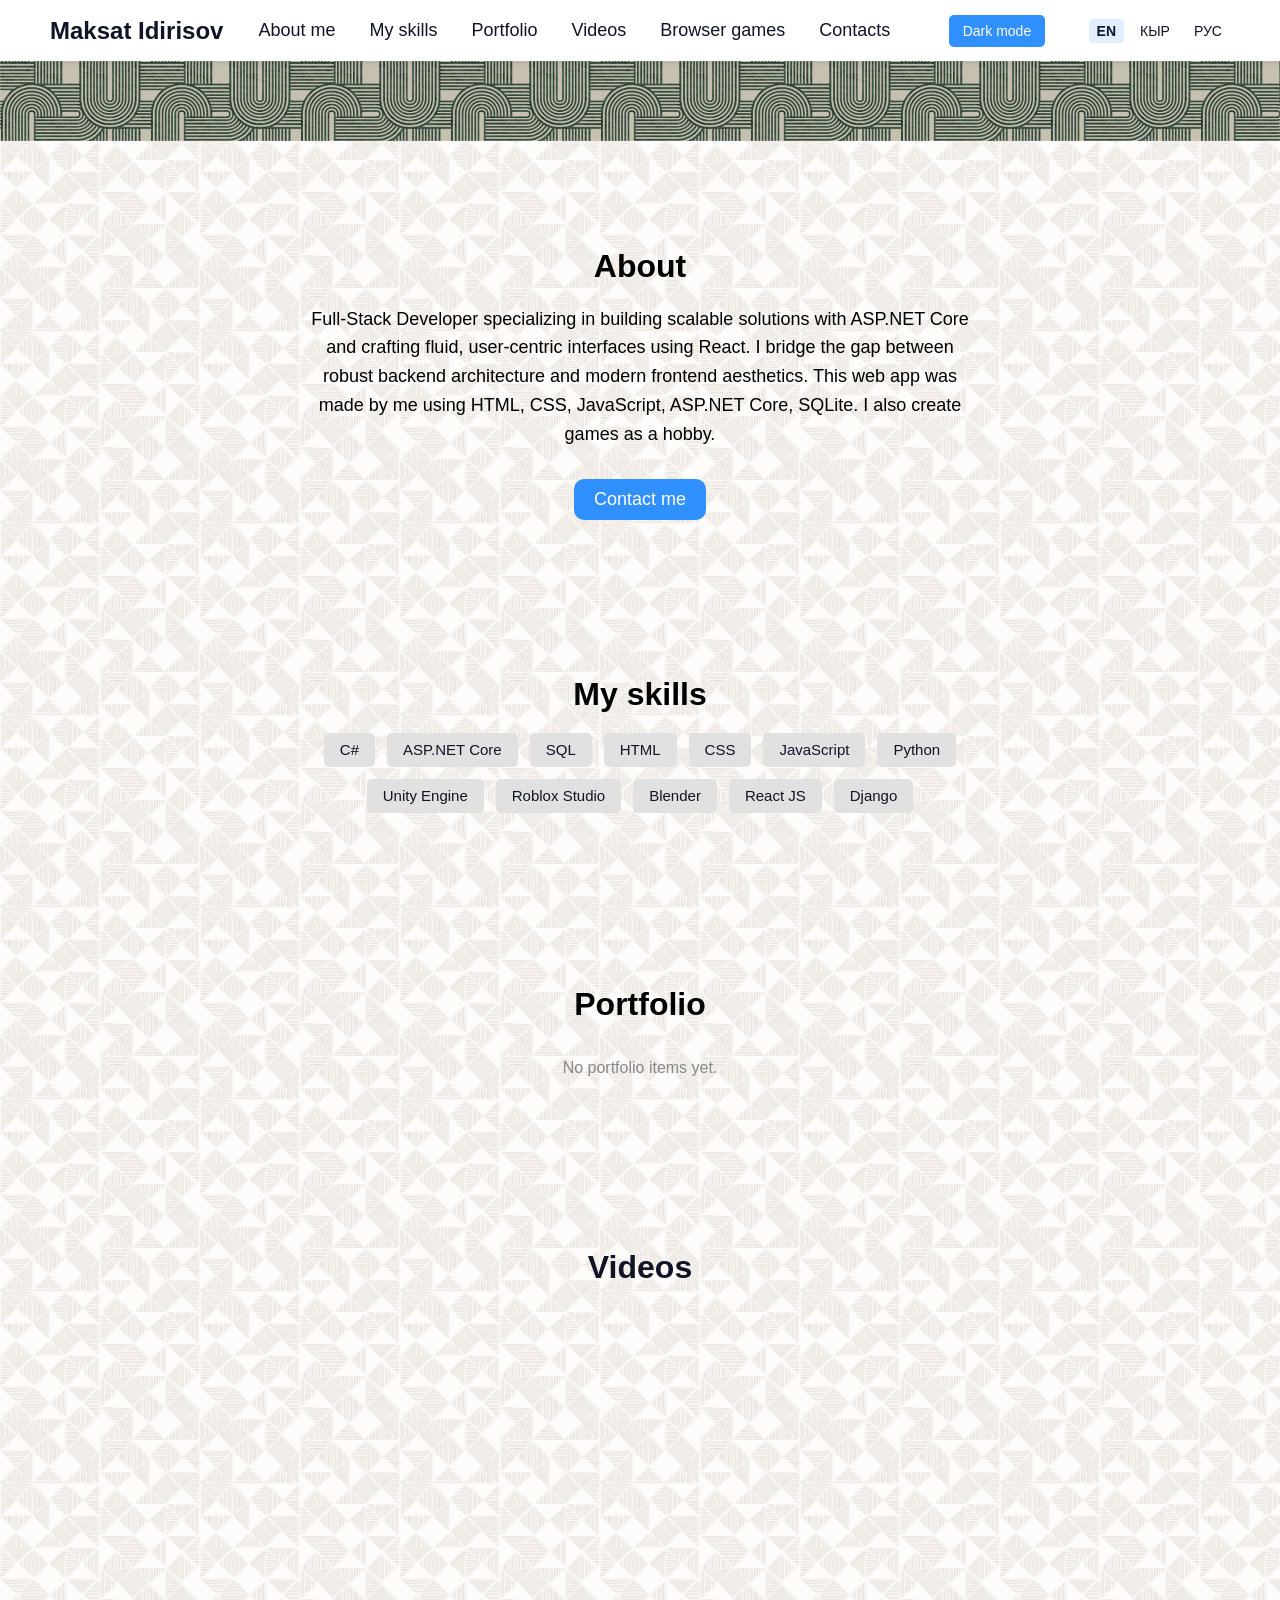
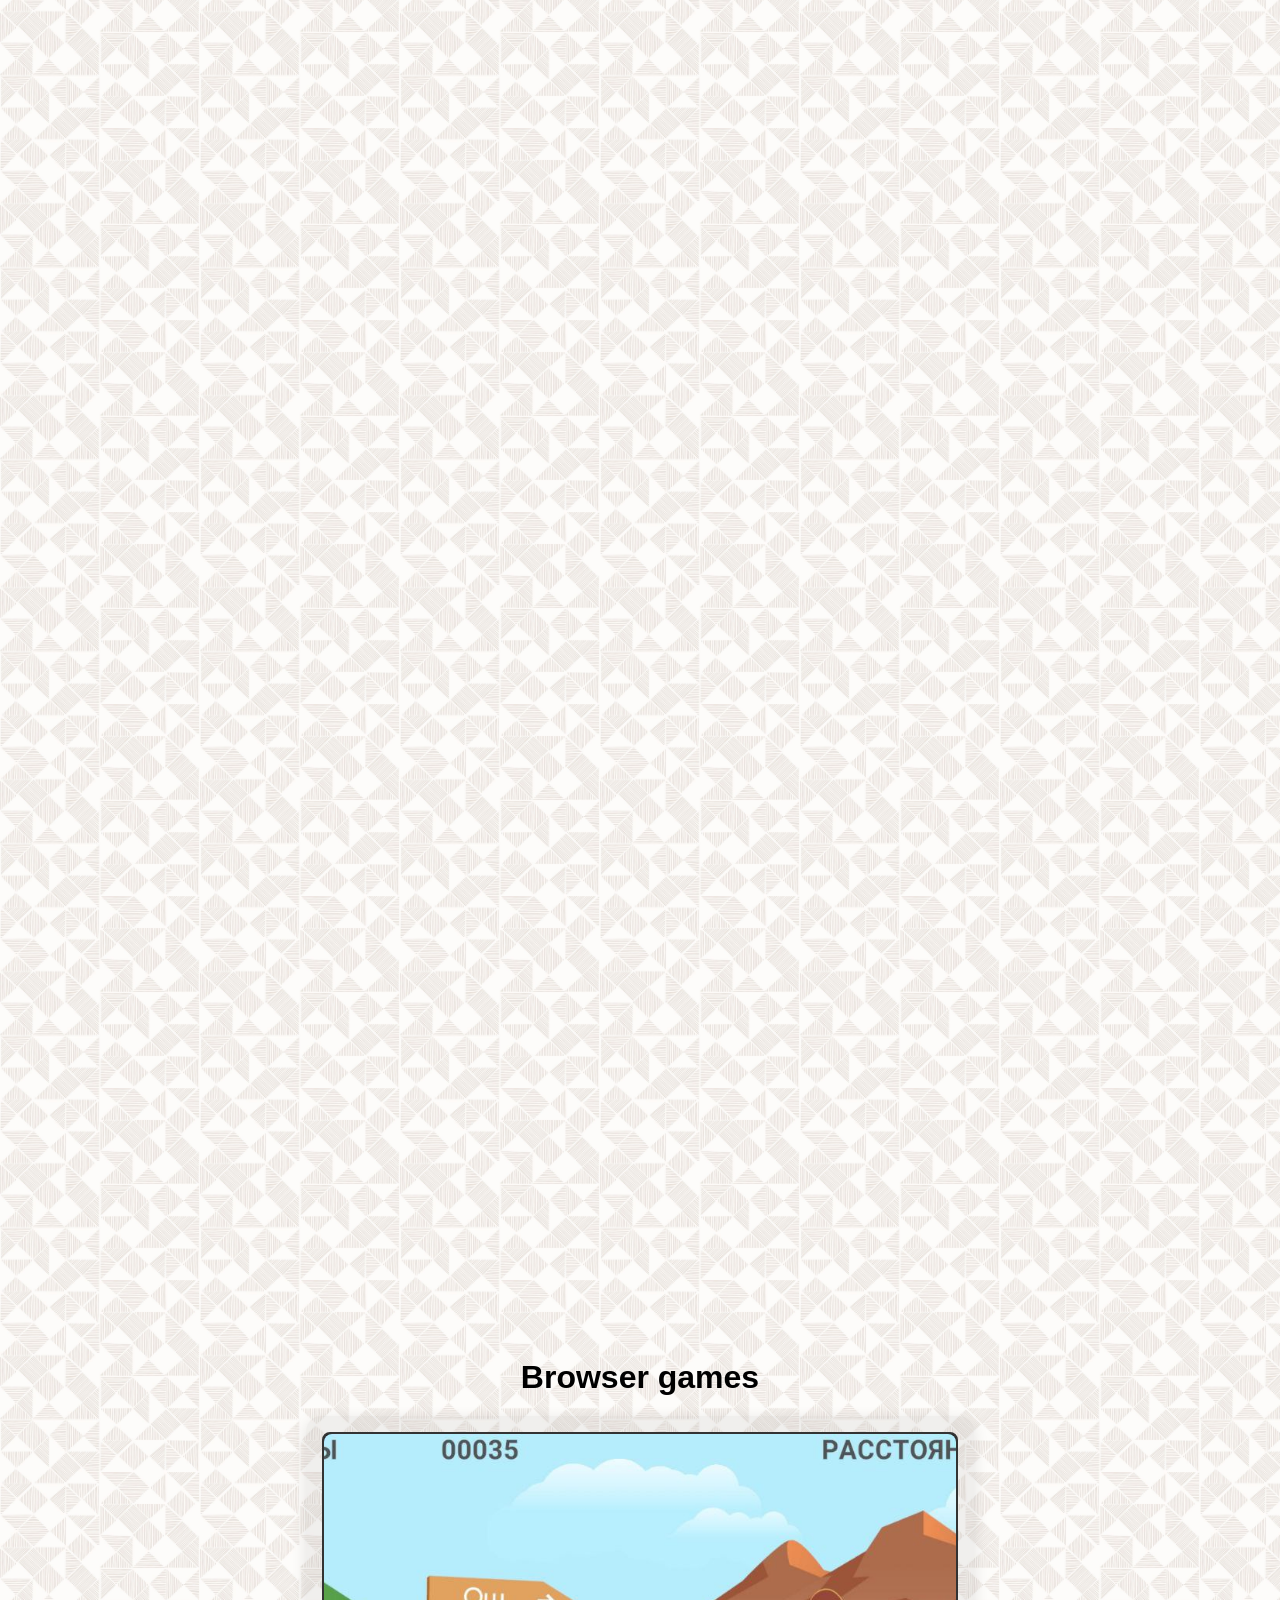
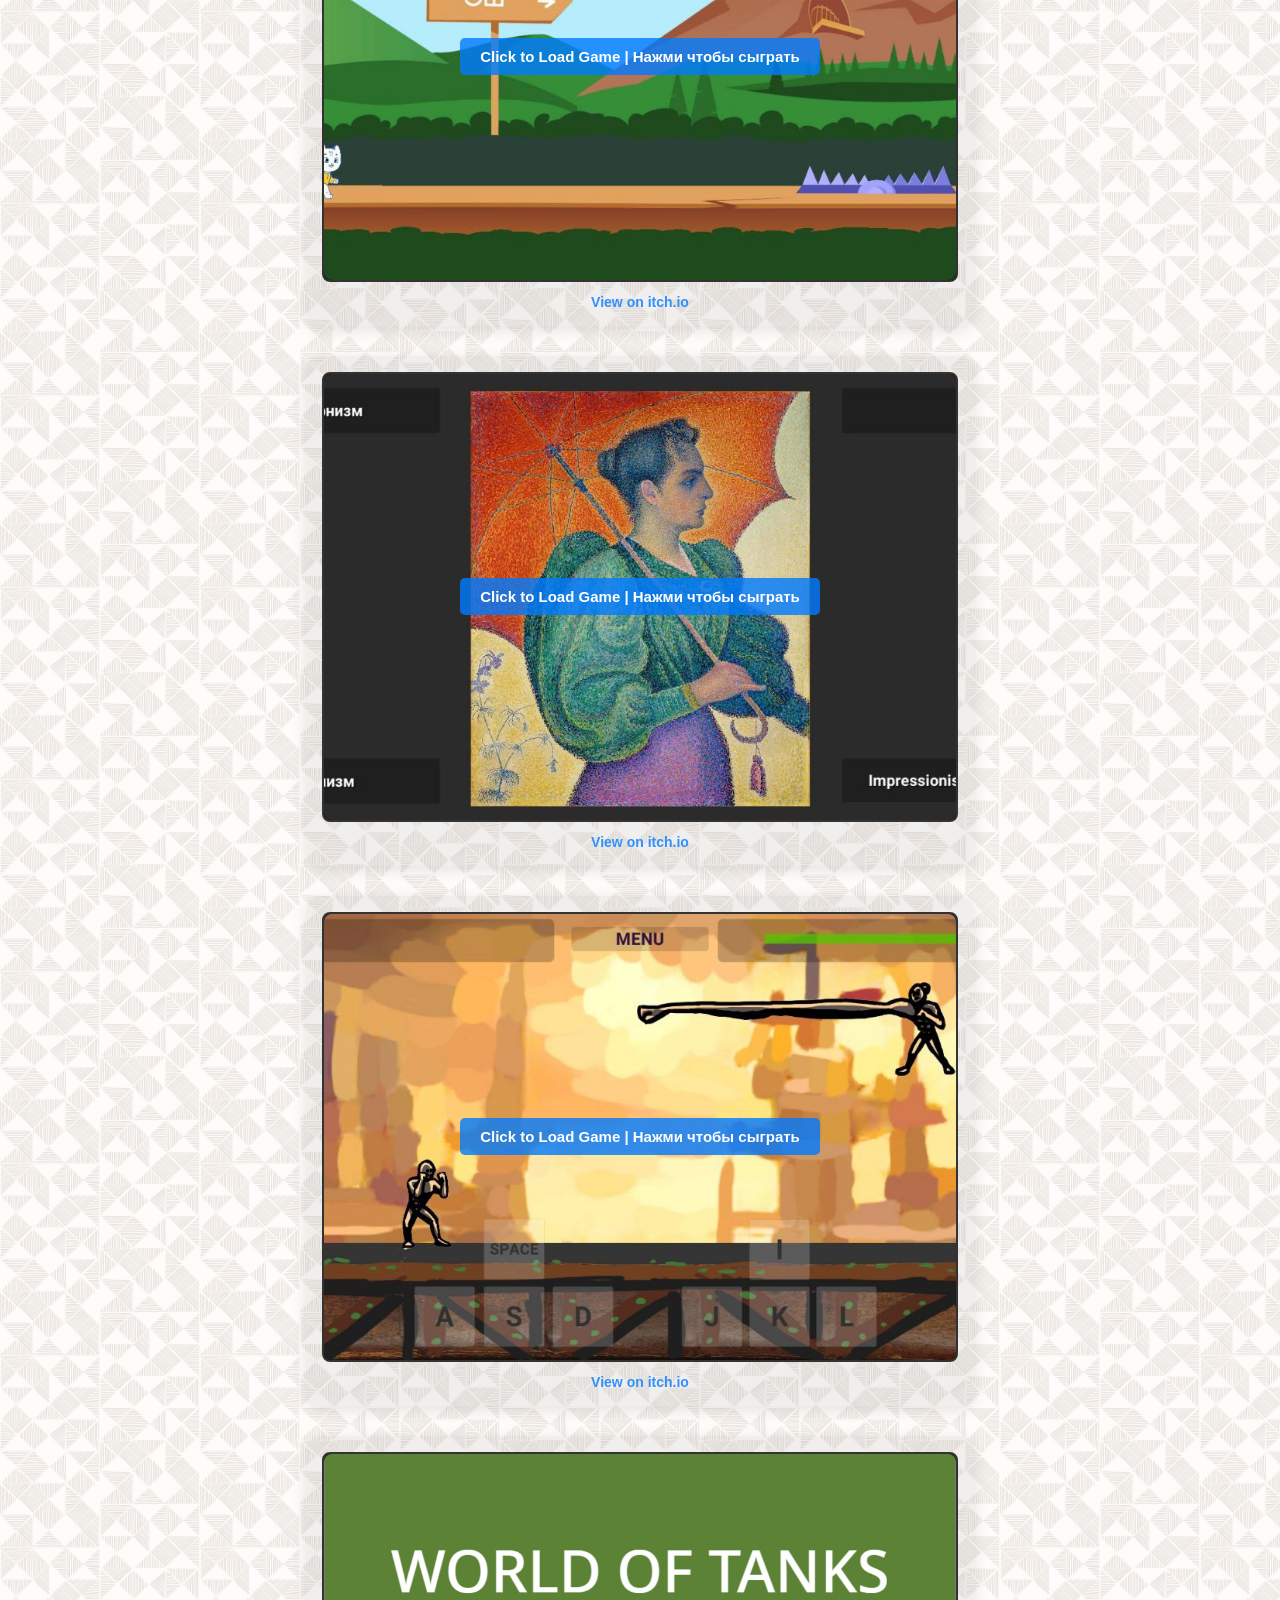
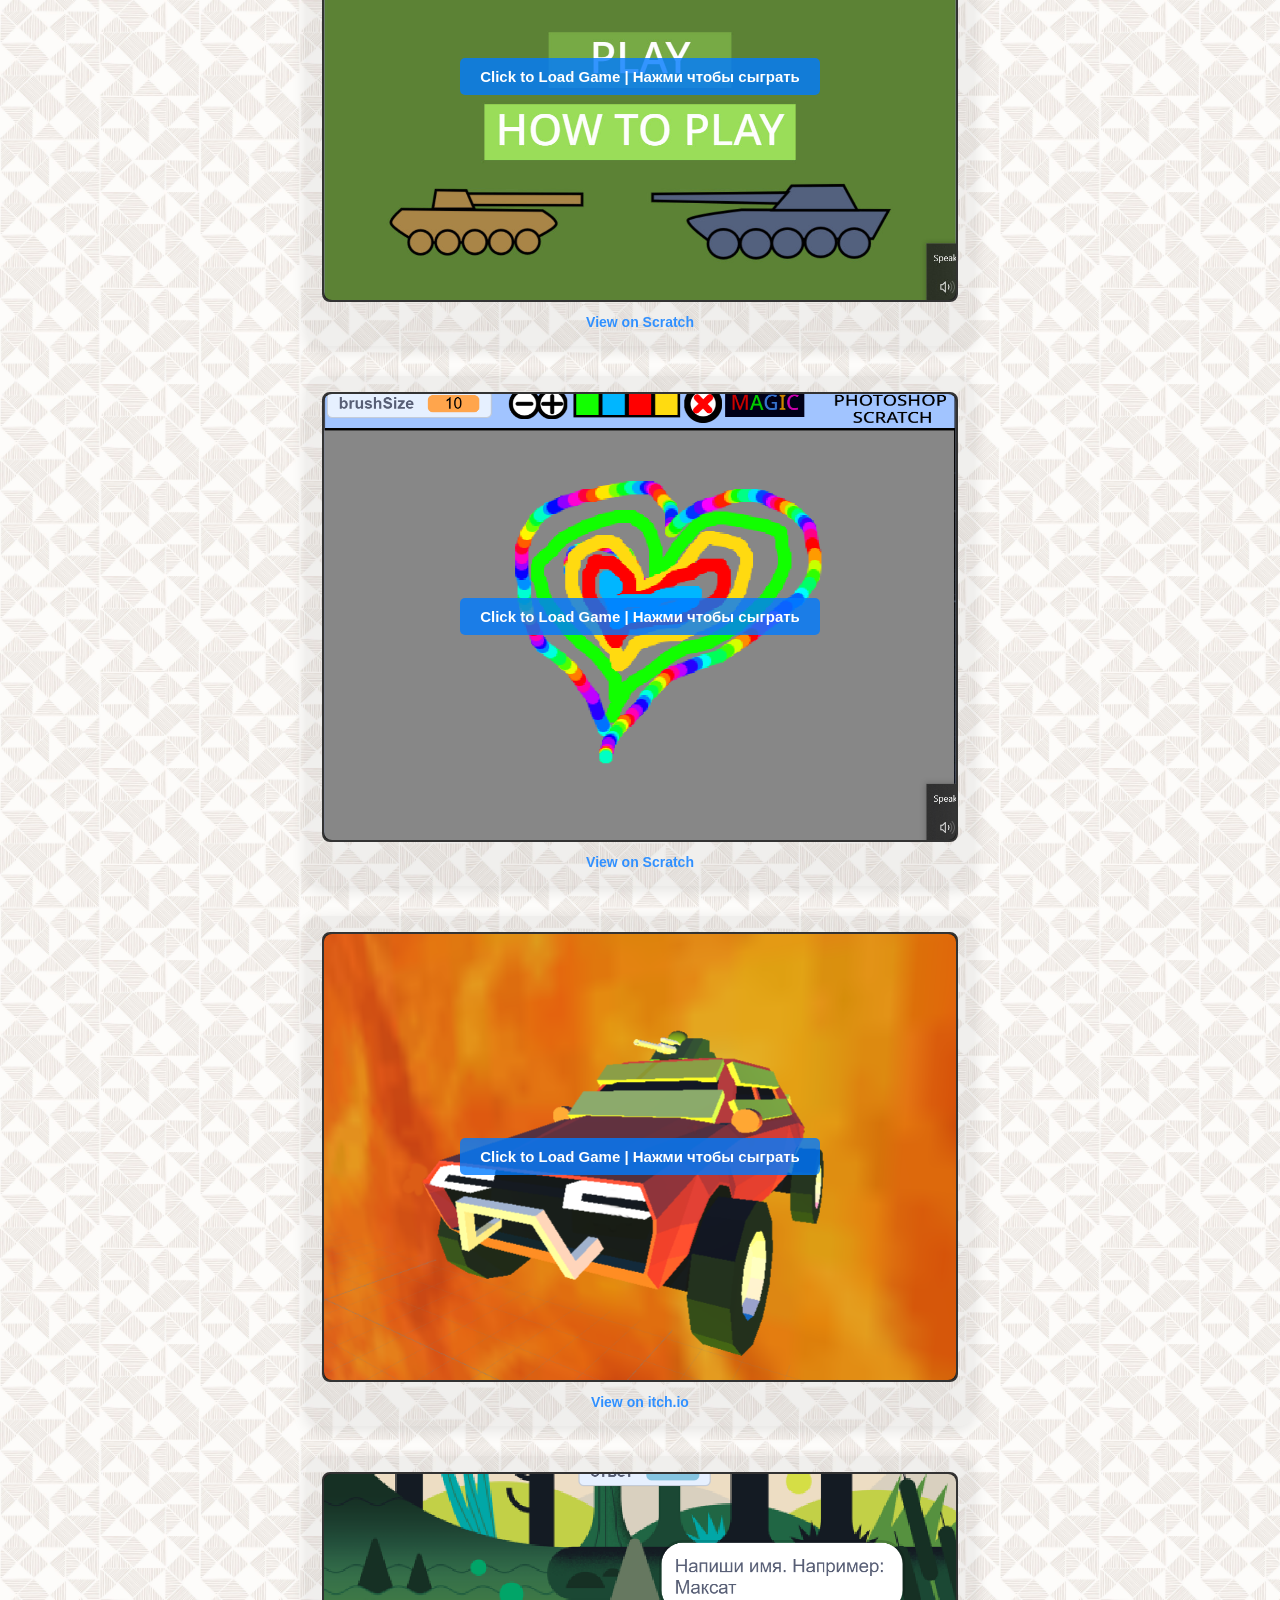
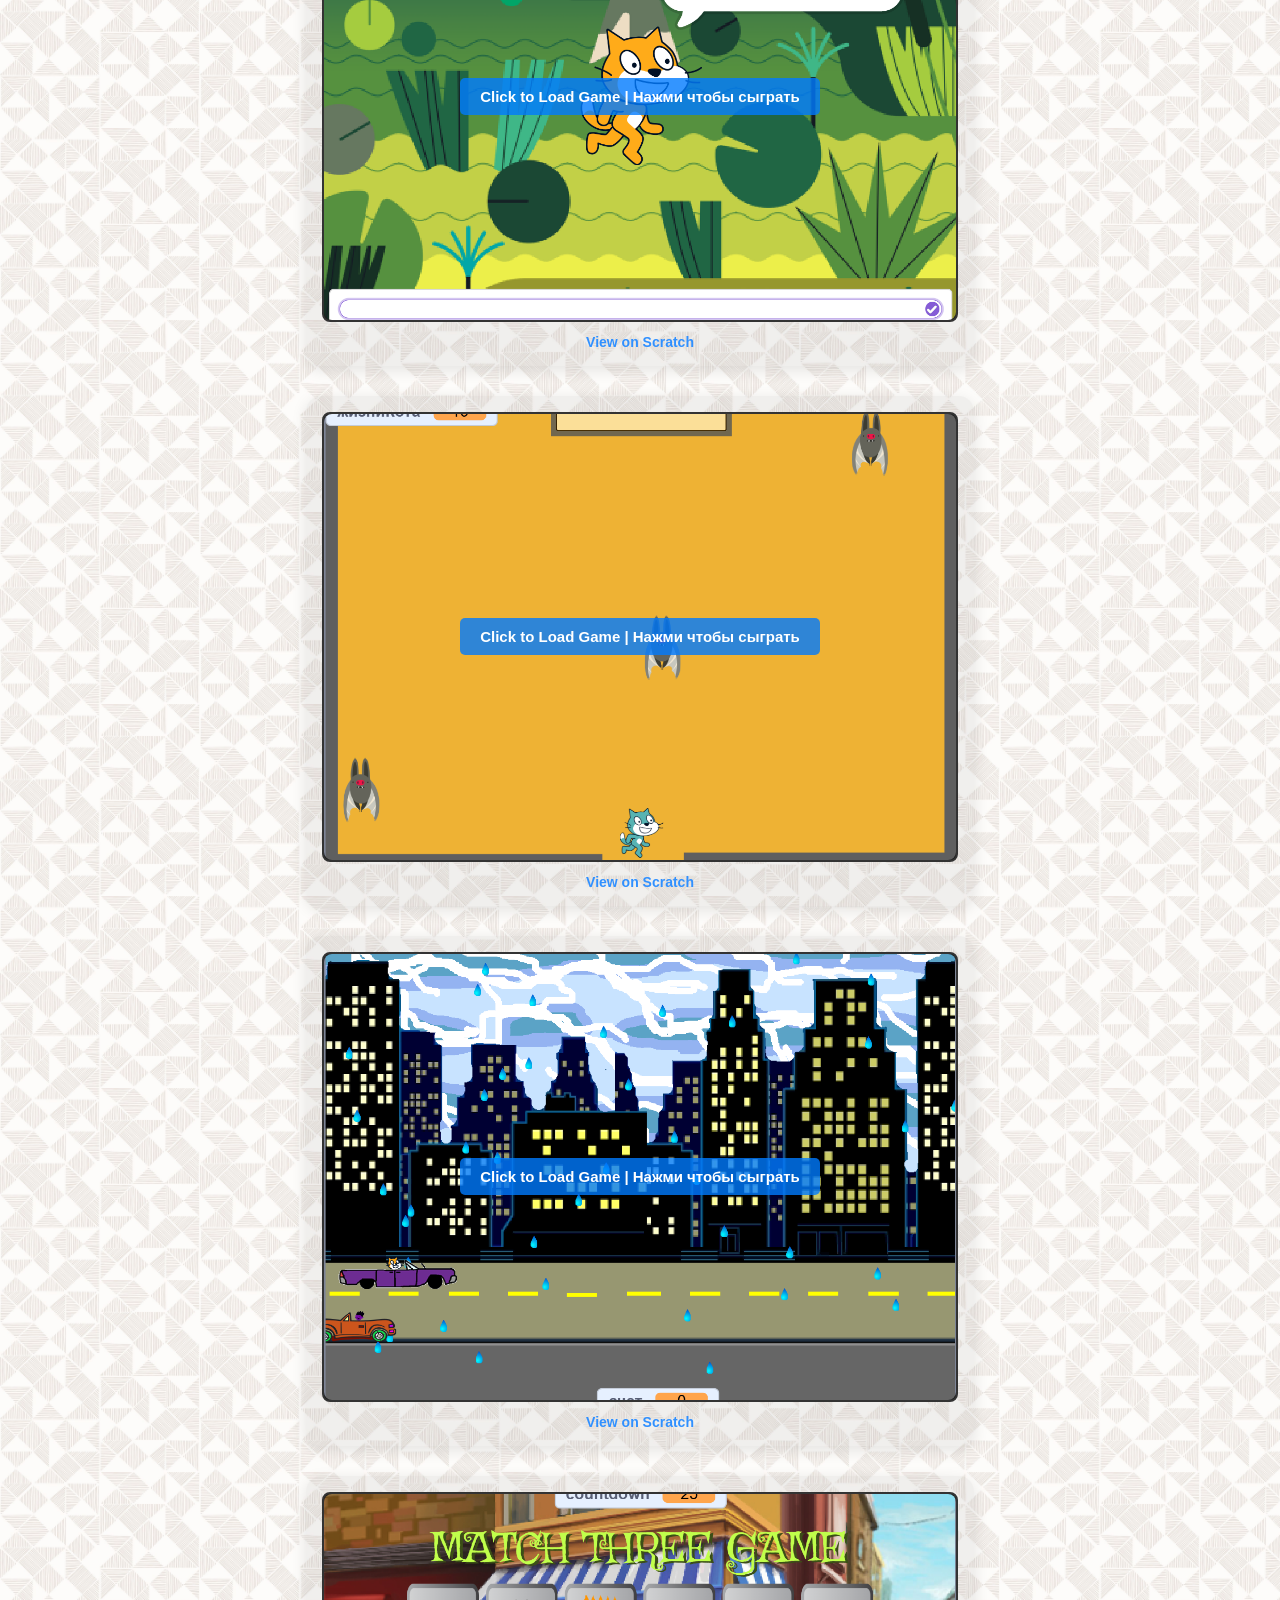
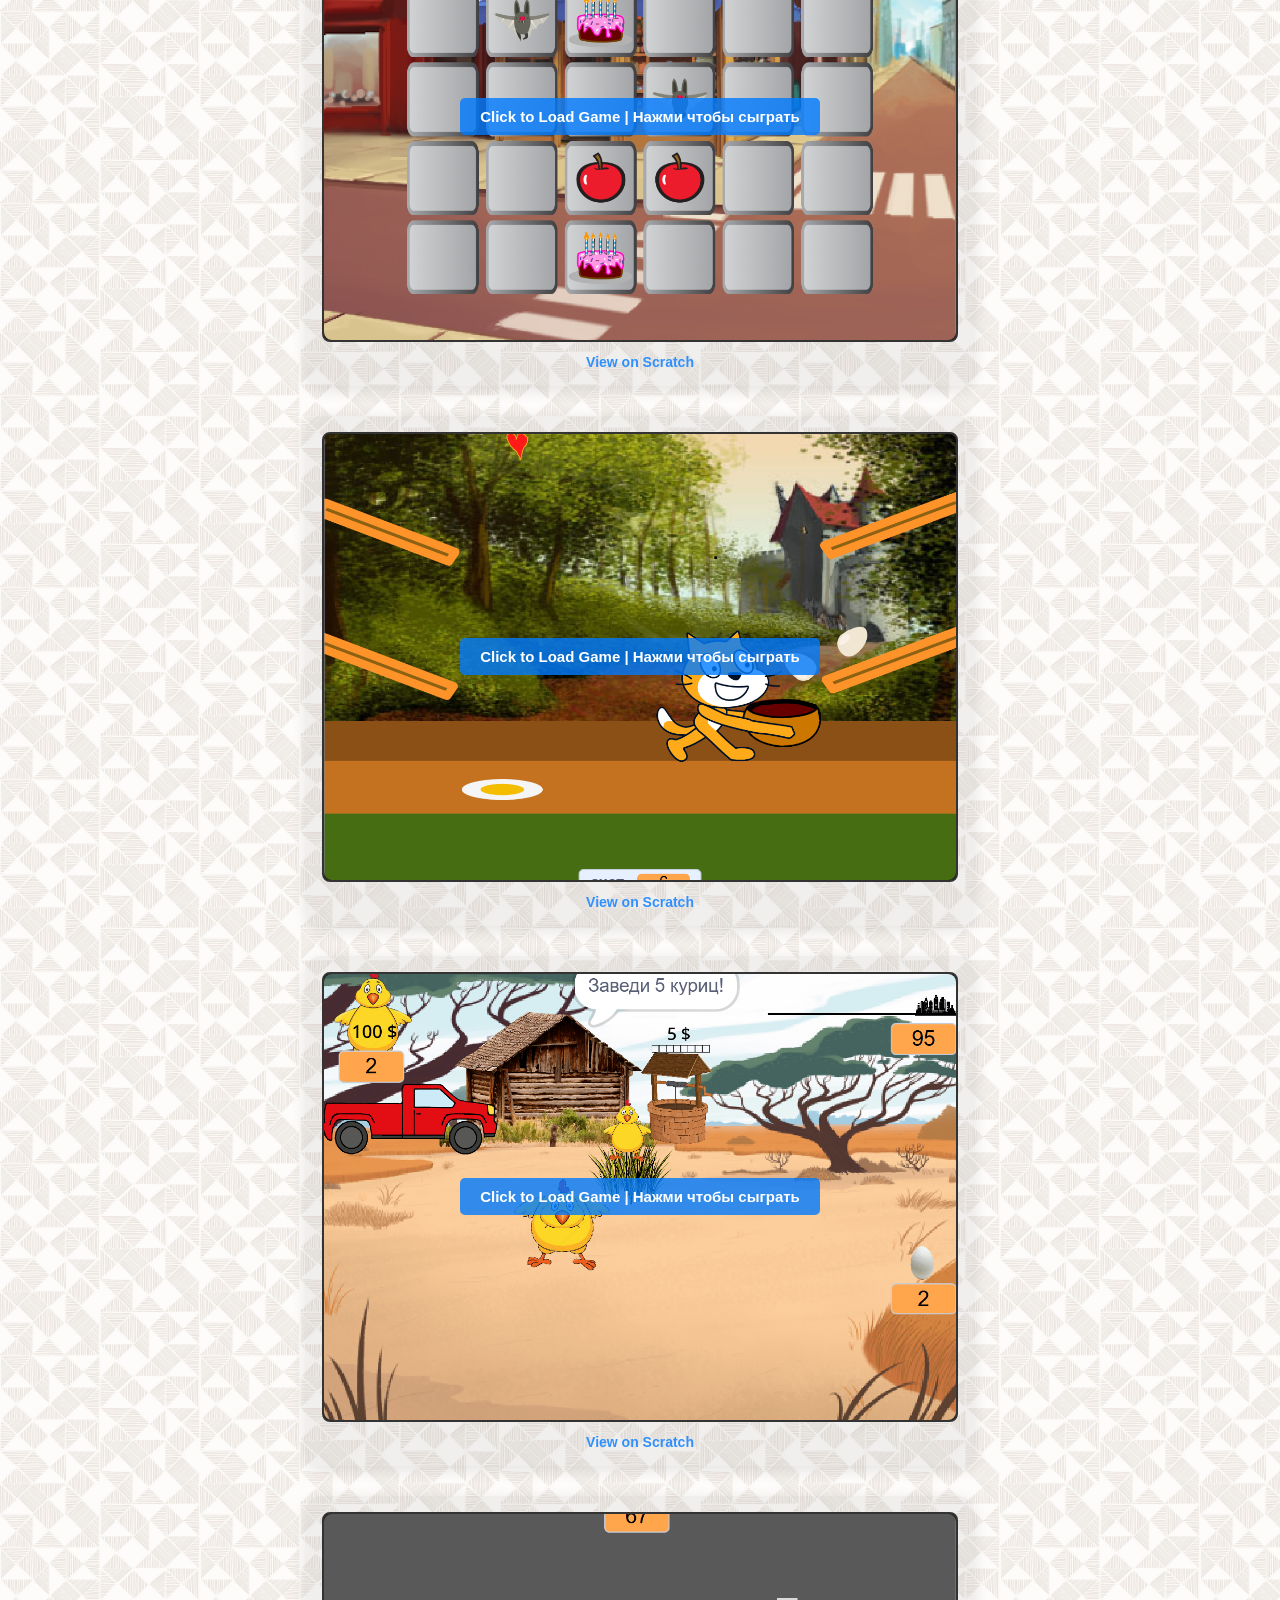
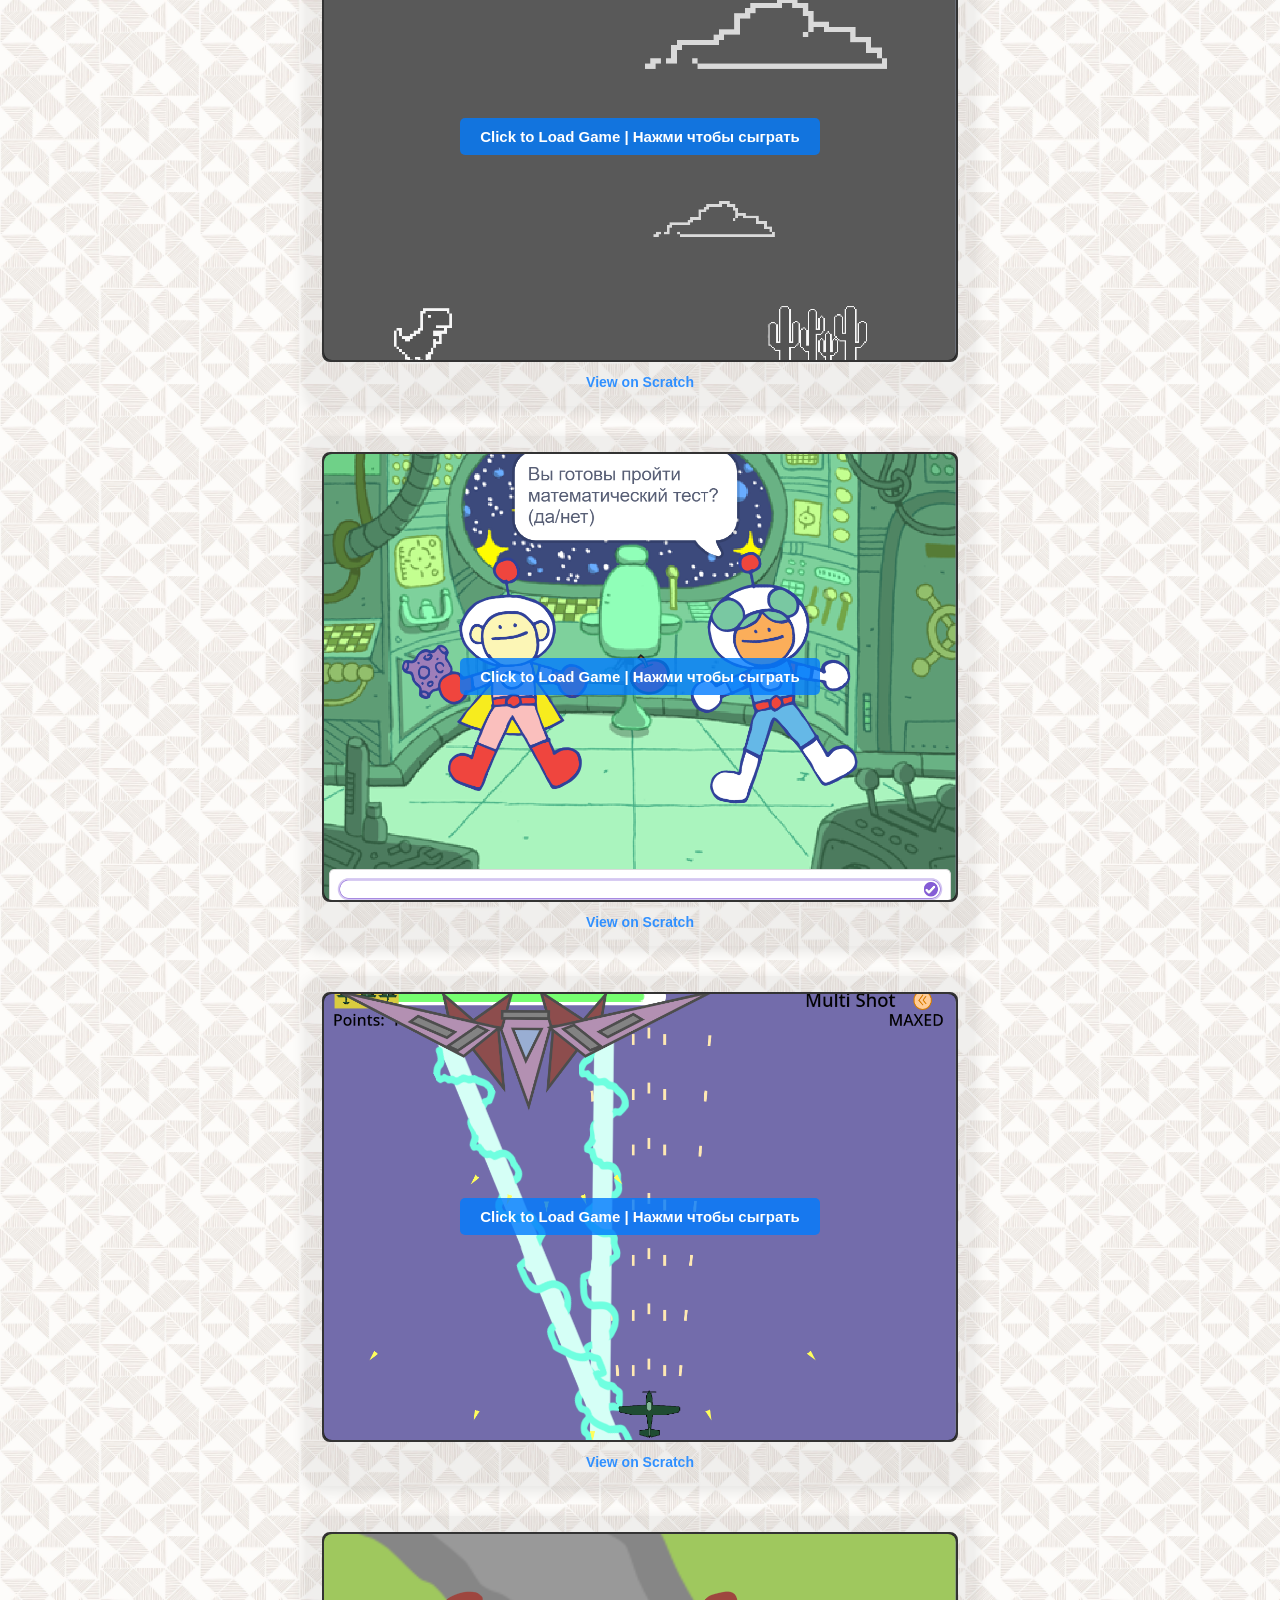
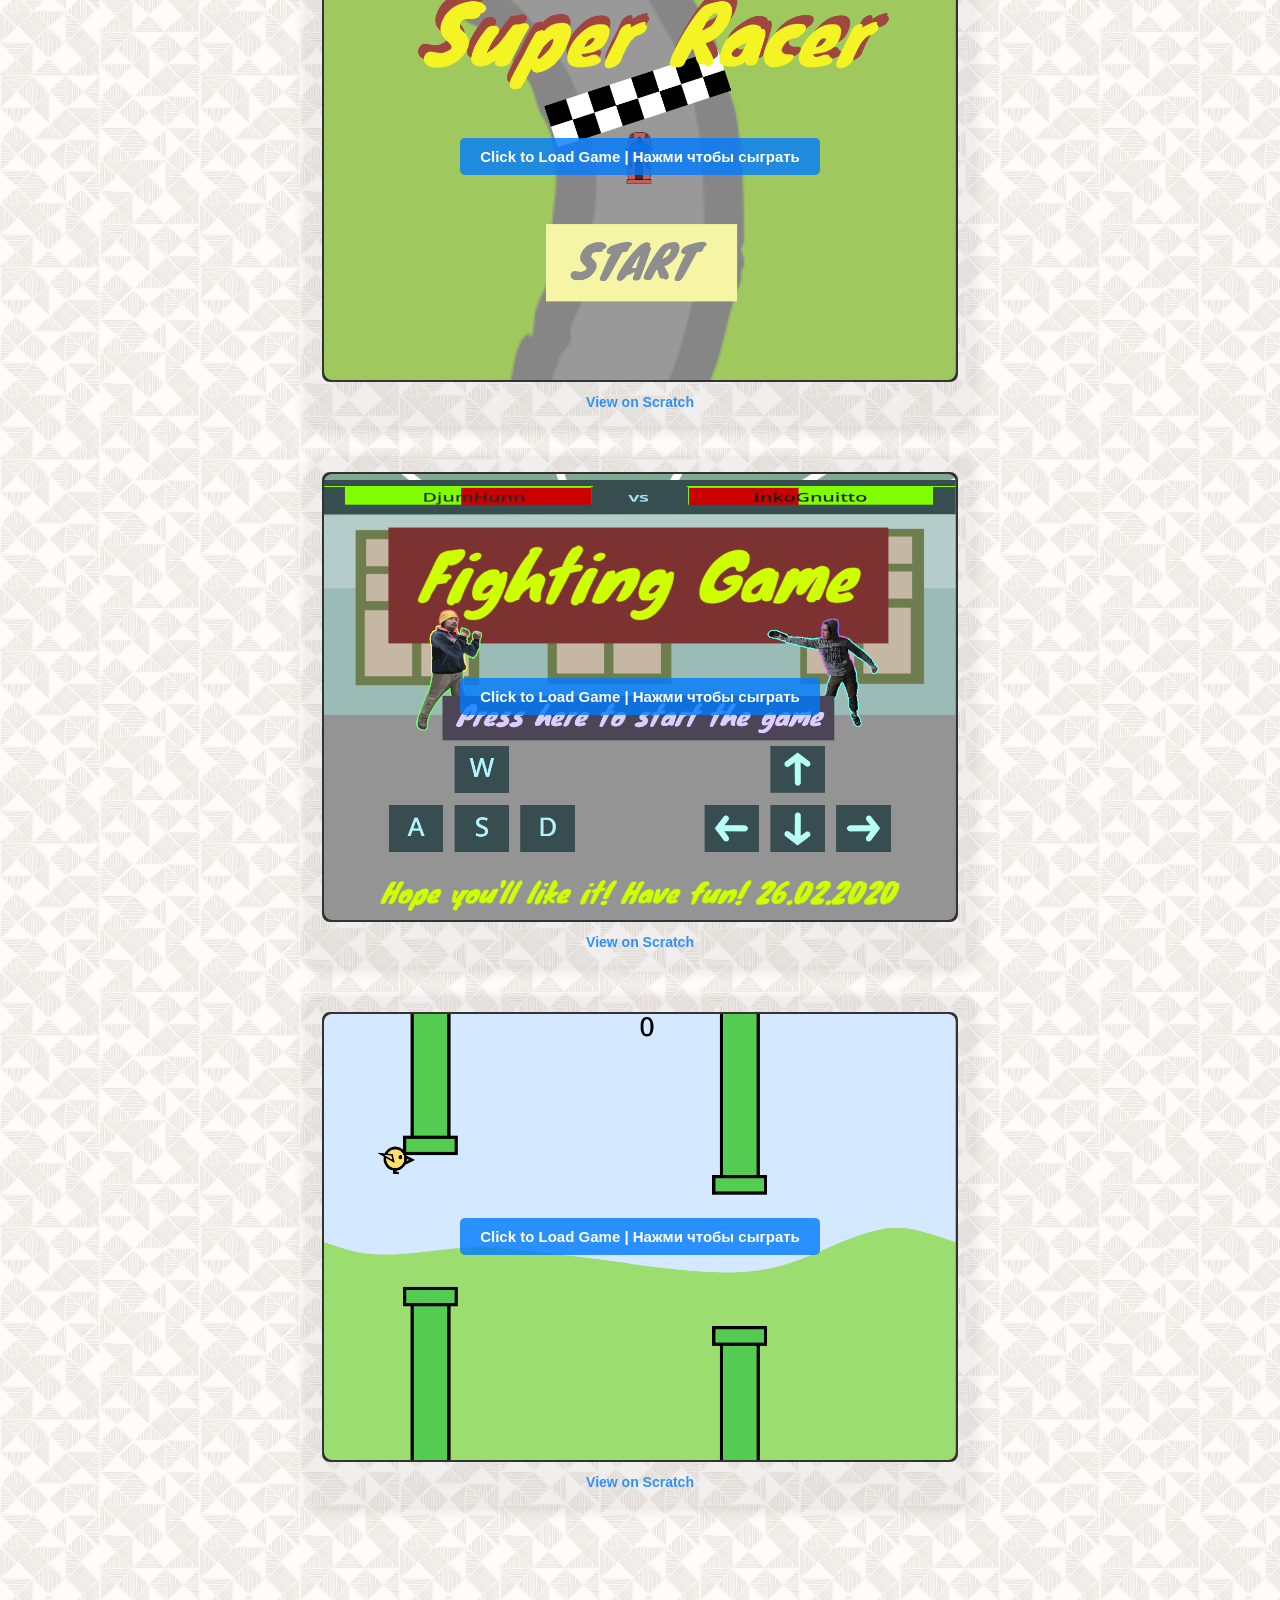
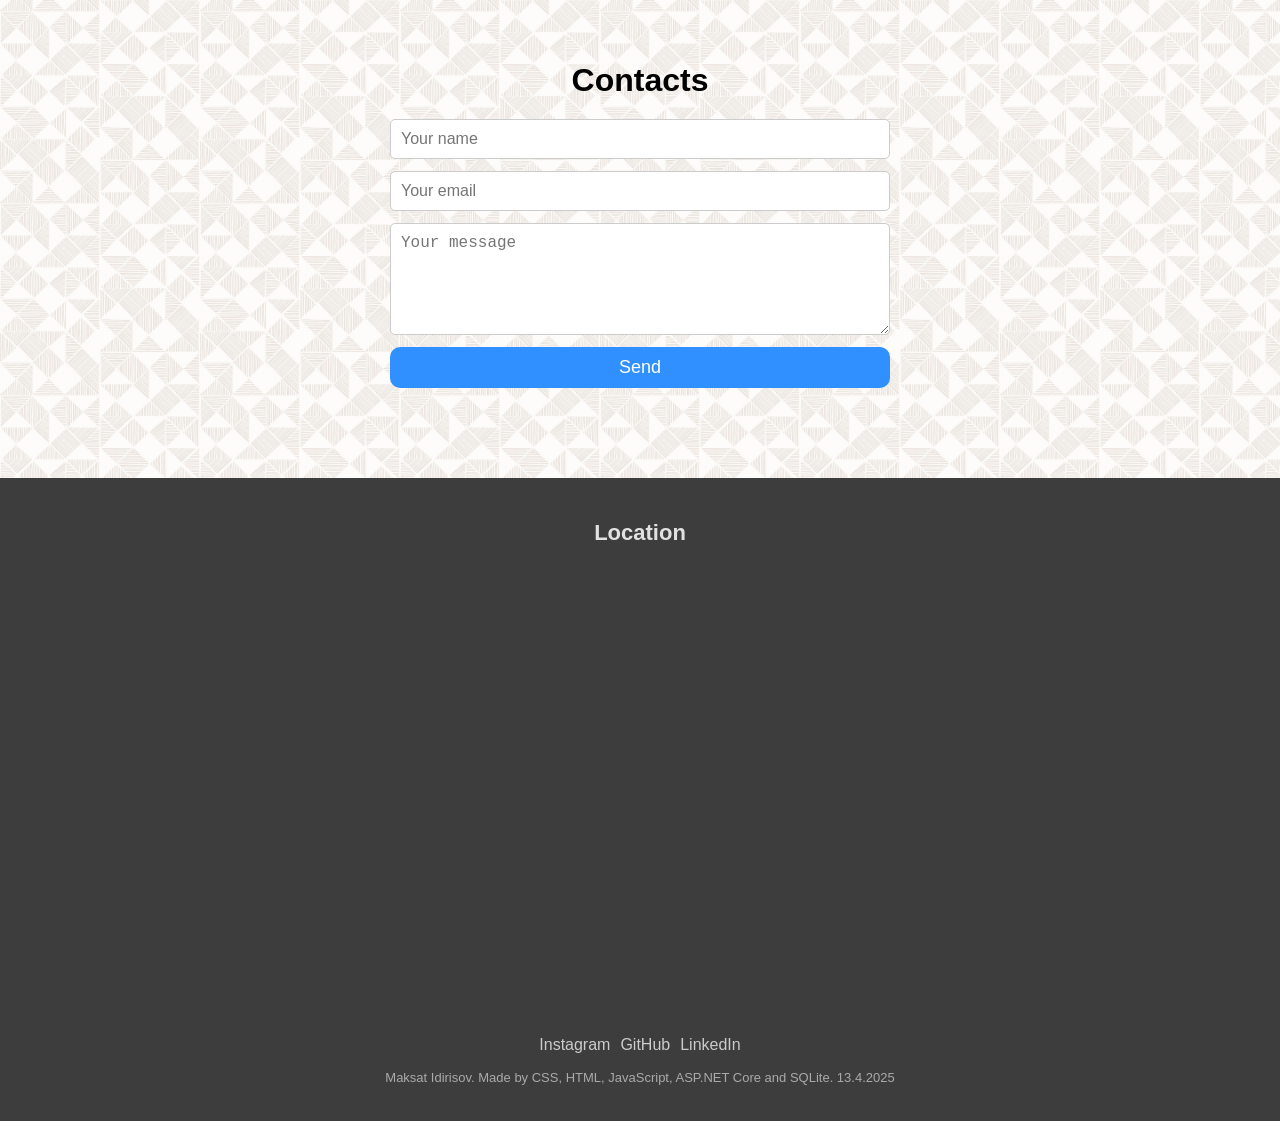
==== commit 62d934cd: "Added extra portfolio items to site" ====
--- a/wwwroot/index.html
+++ b/wwwroot/index.html
@@ -143,7 +143,34 @@
                 title="YouTube video player" frameborder="0"
                 allow="accelerometer; autoplay; clipboard-write; encrypted-media; gyroscope; picture-in-picture; web-share"
                 referrerpolicy="strict-origin-when-cross-origin" allowfullscreen></iframe>
-                
+            
+            <!-- Video 10 -->
+            <iframe width="560" height="315" src="https://www.youtube.com/embed/cvSuE8GvZWI?si=6W2FwlkFpd2Etr8P" 
+            title="YouTube video player" frameborder="0" allow="accelerometer; autoplay; clipboard-write; encrypted-media; gyroscope; picture-in-picture; web-share" 
+            referrerpolicy="strict-origin-when-cross-origin" allowfullscreen></iframe>
+
+            <!-- Video 11 -->
+            <iframe width="560" height="315" src="https://www.youtube.com/embed/8CBjg46KJZk?si=oVxq_j-wIpIBvXaL" 
+            title="YouTube video player" frameborder="0" allow="accelerometer; autoplay; clipboard-write; encrypted-media; gyroscope; picture-in-picture; web-share" 
+            referrerpolicy="strict-origin-when-cross-origin" allowfullscreen></iframe>
+
+            <!-- Video 12 -->
+             <iframe width="560" height="315" src="https://www.youtube.com/embed/OU3xdValiWc?si=H7YILe8PKuN_pu6W" 
+             title="YouTube video player" frameborder="0" allow="accelerometer; autoplay; clipboard-write; encrypted-media; gyroscope; picture-in-picture; web-share" 
+             referrerpolicy="strict-origin-when-cross-origin" allowfullscreen></iframe>
+
+            <!-- Video 13 -->
+            <iframe width="560" height="315" src="https://www.youtube.com/embed/RL_CCH2ROYI?si=61-doS0kwpCmBGTm" 
+            title="YouTube video player" frameborder="0" allow="accelerometer; autoplay; clipboard-write; encrypted-media; gyroscope; picture-in-picture; web-share" 
+            referrerpolicy="strict-origin-when-cross-origin" allowfullscreen></iframe>
+
+            <!-- Video 14 -->
+            <iframe width="560" height="315" src="https://www.youtube.com/embed/gTrEoCBzvhA?si=FRAsBWMoTGyCaoi3" 
+            title="YouTube video player" frameborder="0" allow="accelerometer; autoplay; clipboard-write; encrypted-media; gyroscope; picture-in-picture; web-share" 
+            referrerpolicy="strict-origin-when-cross-origin" allowfullscreen></iframe>
+
+            <!-- Video 15 -->
+
         </div>
     </section>
     <!-- =================================== Браузерные игры ===================================-->
@@ -205,15 +232,17 @@
                 <a href="https://scratch.mit.edu/projects/1189923861/" target="_blank">View on Scratch</a>
             </div>
 
-            <div class="game-card">
-                <div class="game-placeholder" data-src="https://scratch.mit.edu/projects/1213242263/embed"
-                    onclick="activateGame(this)">
-                    <img src="img/thumbnails/VideoExtension.png" alt="Video extention game preview">
-                    <div class="play-button-overlay">
-                        <span>Click to Load Game | Нажми чтобы сыграть</span><!--video extention-->
-                    </div>
-                </div>
-                <a href="https://scratch.mit.edu/projects/1213242263/embed" target="_blank">View on Scratch</a>
+            
+            <!--panzer web game-->
+            <div class="game-card">
+                <div class="game-placeholder" data-src="https://itch.io/embed-upload/19323782?color=282828"
+                    onclick="activateGame(this)">
+                    <img src="img/thumbnails/NewPanzerGameWallpaper.png" alt="Video extention game preview">
+                    <div class="play-button-overlay">
+                        <span>Click to Load Game | Нажми чтобы сыграть</span>
+                    </div>
+                </div>
+                <a href="https://bulbulsup.itch.io/panzer-game-webgl" target="_blank">View on itch.io</a>
             </div>
 
             <div class="game-card">
